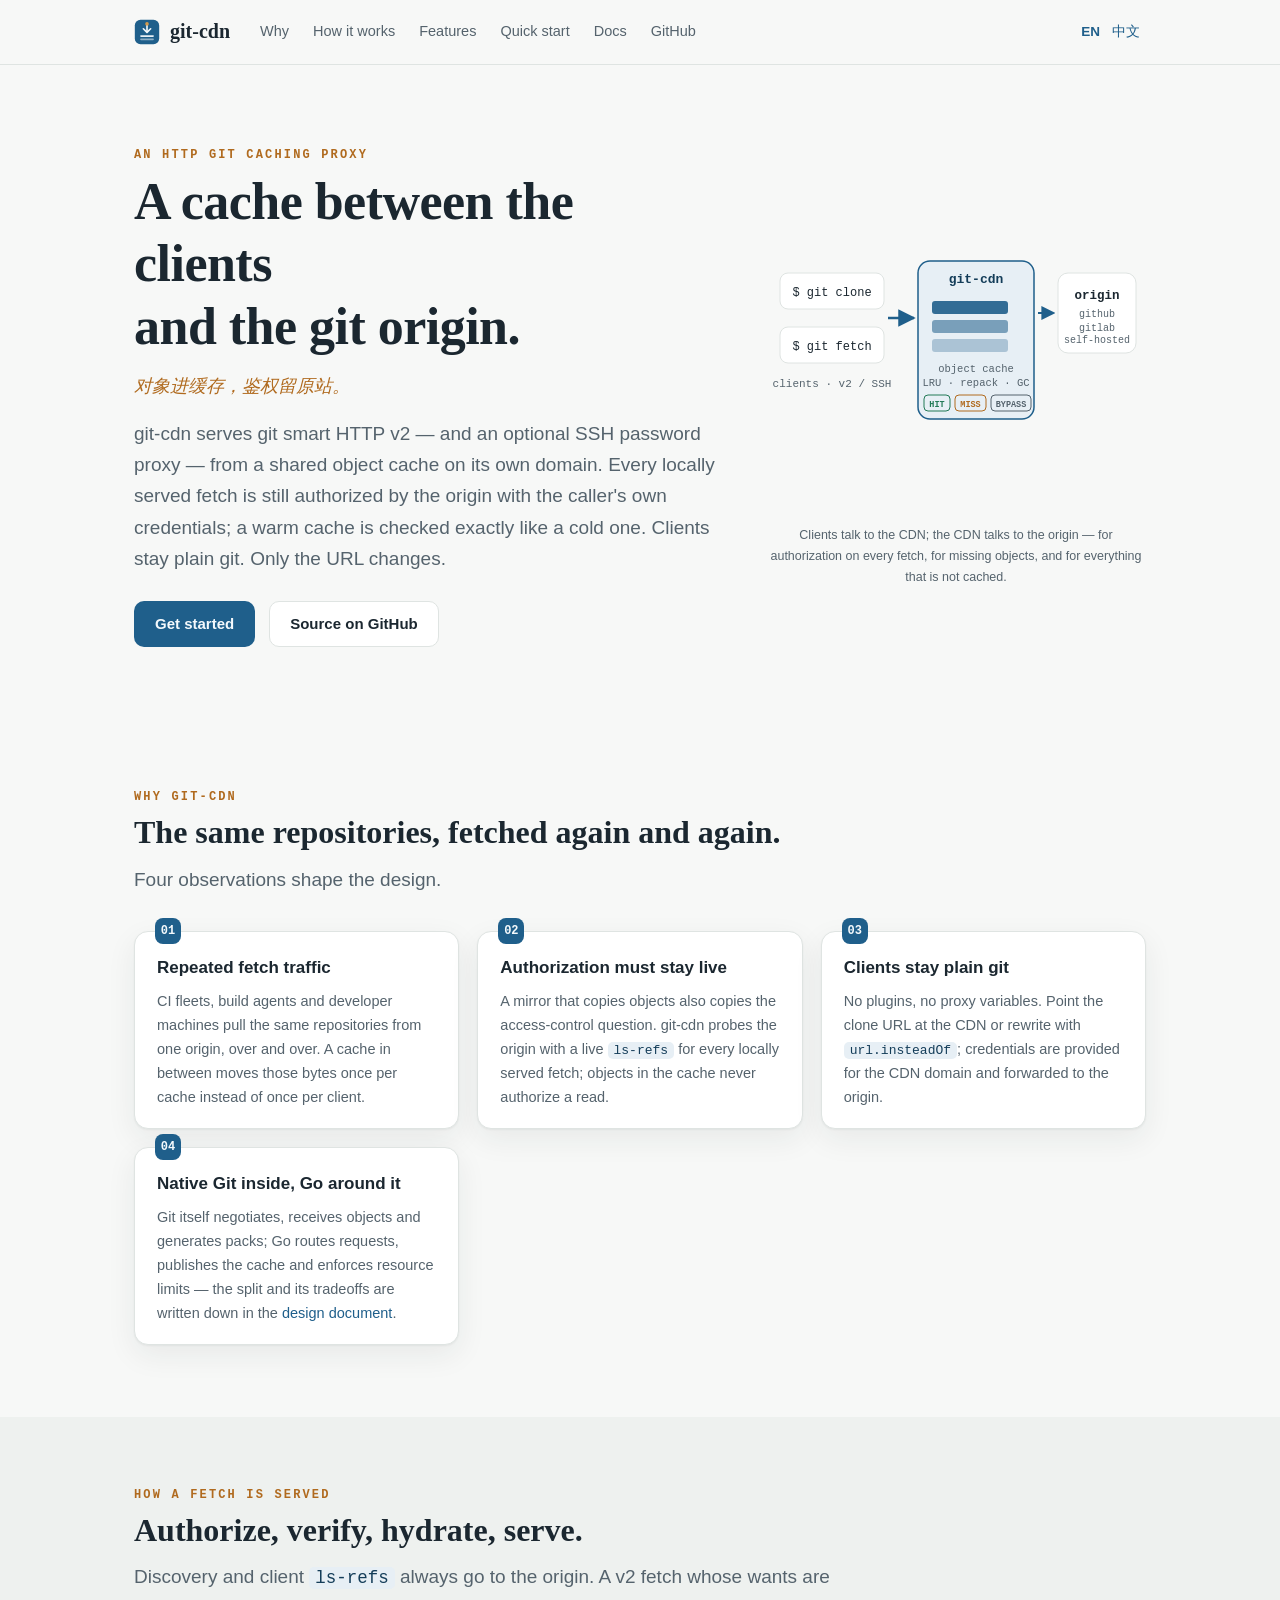
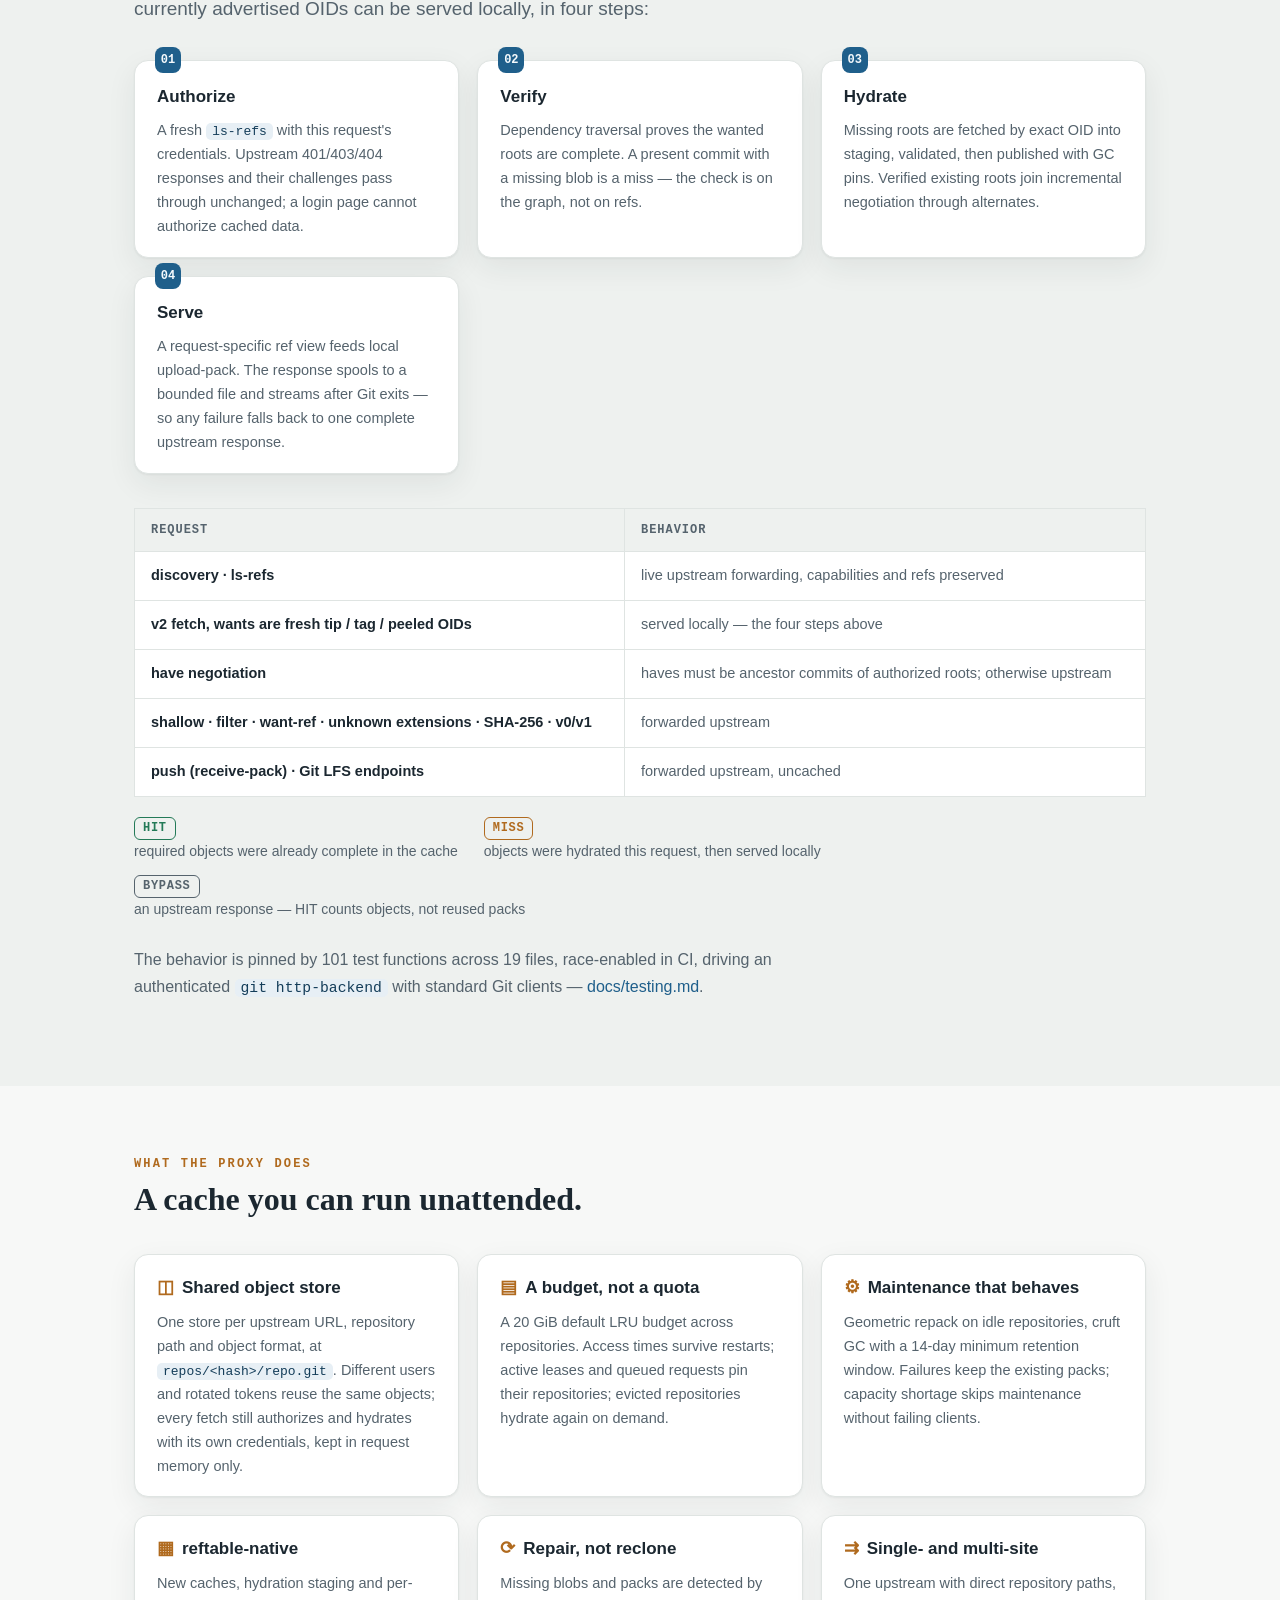
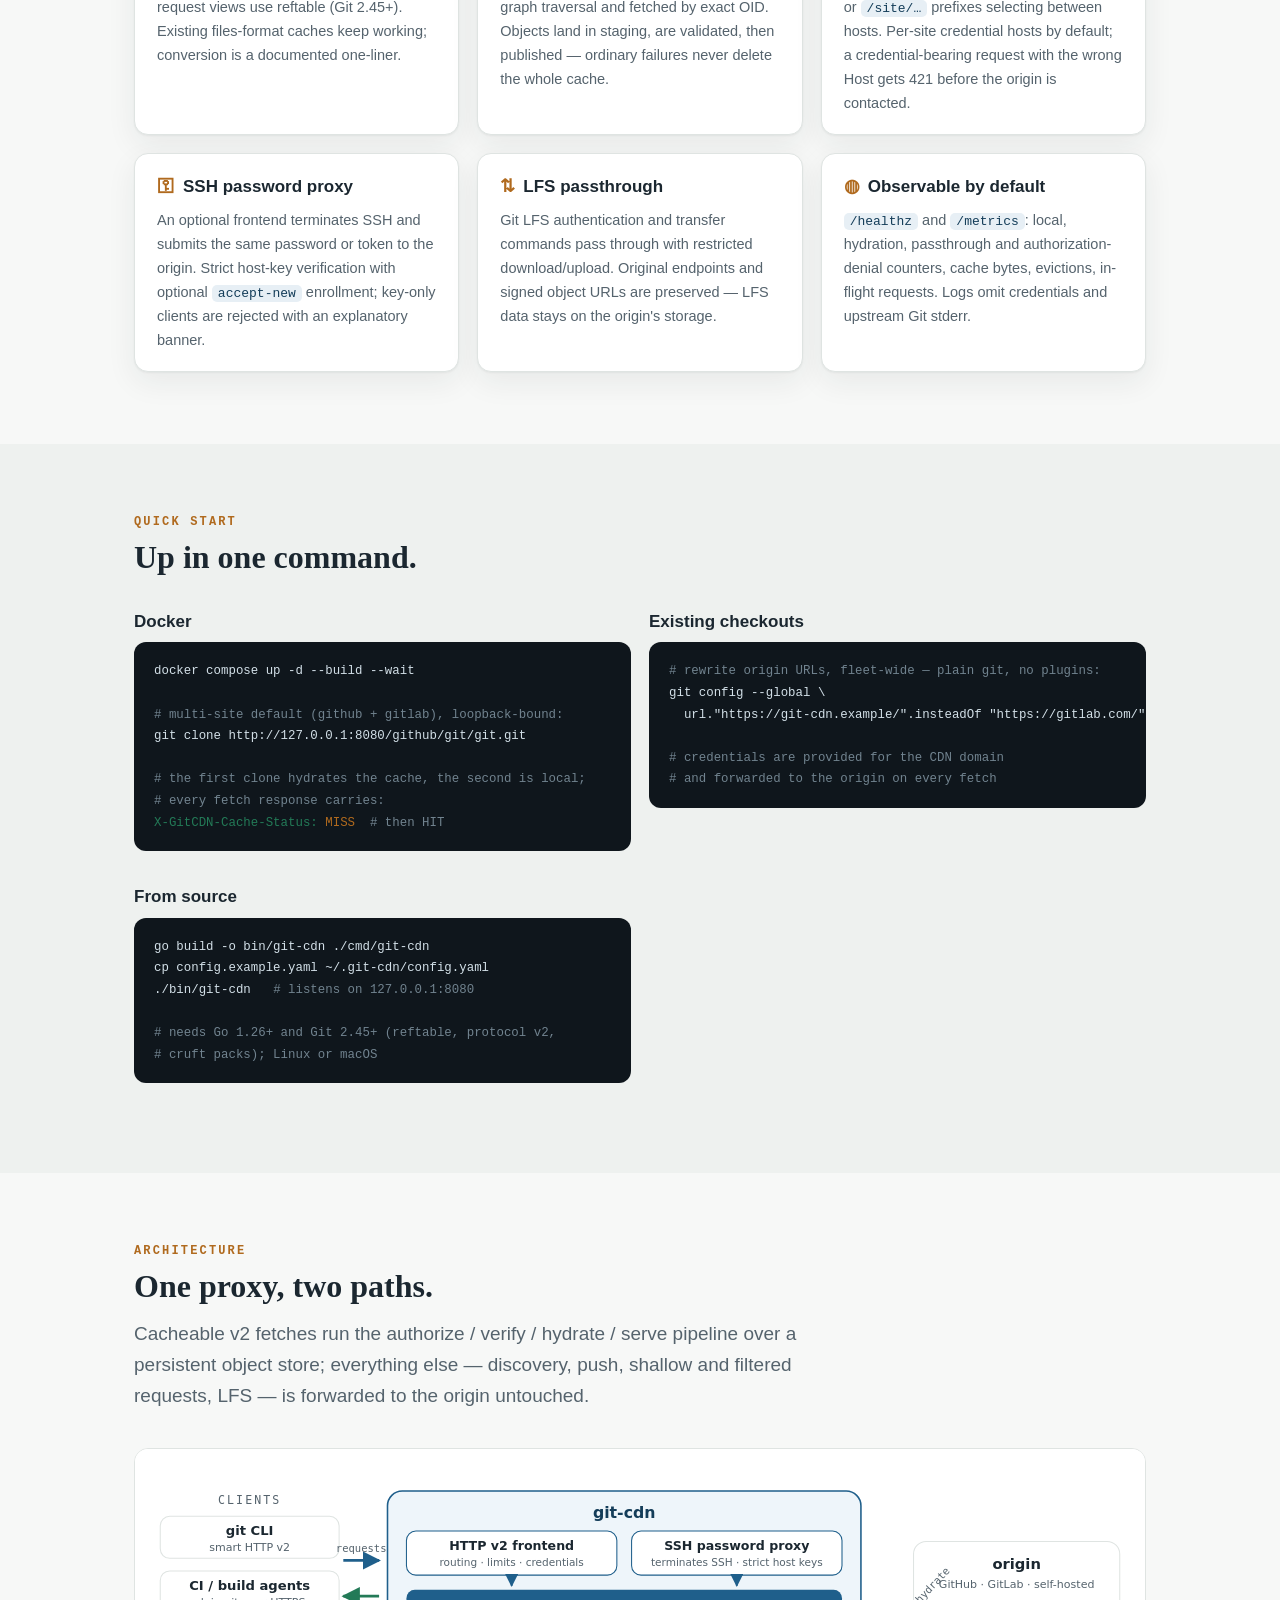
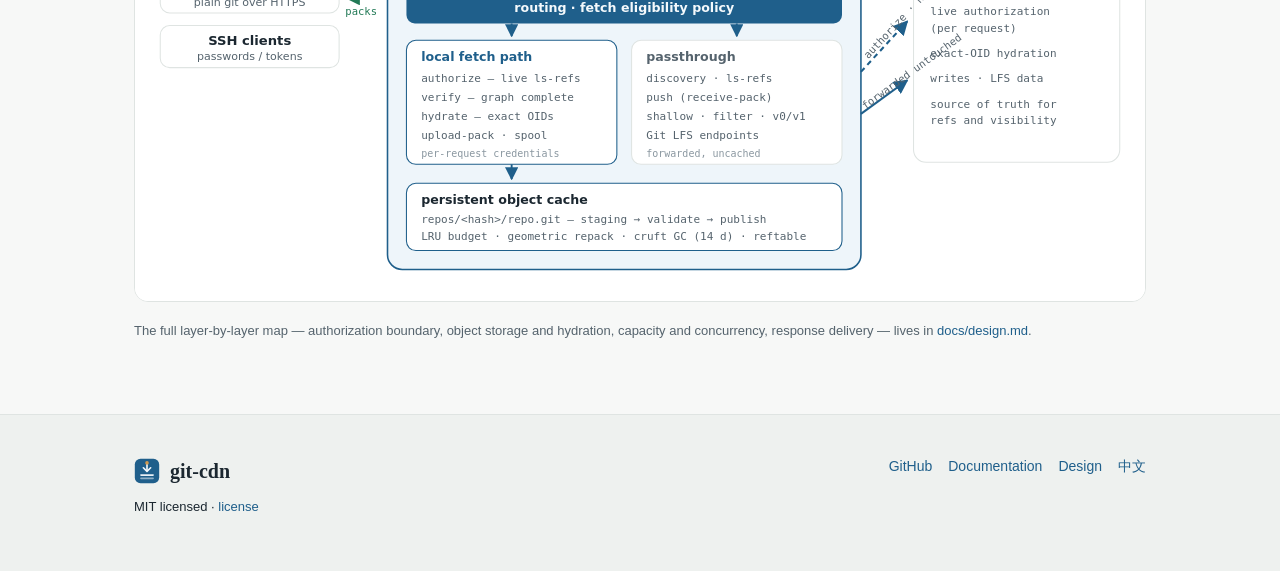
==== index.html @ d8b4fdf8 "site: project website for git-cdn Plain HTML, one stylesheet, no build step — same taste as the bany" ====
<!DOCTYPE html>
<html lang="en">
<head>
<meta charset="utf-8">
<meta name="viewport" content="width=device-width, initial-scale=1">
<title>git-cdn — an HTTP Git caching proxy</title>
<meta name="description" content="git-cdn is an HTTP Git caching proxy: plain git clients, a shared object cache on its own domain, and every locally served fetch still authorized live at the origin with the caller's credentials.">
<meta property="og:title" content="git-cdn — an HTTP Git caching proxy">
<meta property="og:description" content="Objects cached. Authorization live. A caching proxy in front of your git origin, for plain git clients.">
<meta property="og:type" content="website">
<meta property="og:url" content="https://banyan-vcs.github.io/git-cdn/">
<link rel="icon" href="assets/avatar.svg" type="image/svg+xml">
<link rel="stylesheet" href="assets/style.css">
<script src="assets/lang.js"></script>
</head>
<body>

<header class="site">
  <div class="wrap">
    <a class="brand" href="./"><img src="assets/avatar.svg" alt="">git-cdn</a>
    <nav class="main">
      <a href="#why">Why</a>
      <a href="#how">How it works</a>
      <a href="#features">Features</a>
      <a href="#quickstart">Quick start</a>
      <a href="docs.html">Docs</a>
      <a href="https://github.com/banyan-vcs/git-cdn">GitHub</a>
    </nav>
    <span class="lang"><b>EN</b><a href="zh-cn/" lang="zh-CN" data-lang="zh">中文</a></span>
  </div>
</header>

<section class="hero">
  <div class="wrap">
    <div>
      <span class="kicker">An HTTP Git caching proxy</span>
      <h1>A cache between the clients<br>and the git origin.</h1>
      <p class="tagline">对象进缓存，鉴权留原站。</p>
      <p class="lede">
        git-cdn serves git smart HTTP v2 — and an optional SSH password
        proxy — from a shared object cache on its own domain. Every locally
        served fetch is still authorized by the origin with the caller's own
        credentials; a warm cache is checked exactly like a cold one.
        Clients stay plain git. Only the URL changes.
      </p>
      <div class="cta">
        <a class="btn primary" href="#quickstart">Get started</a>
        <a class="btn ghost" href="https://github.com/banyan-vcs/git-cdn">Source on GitHub</a>
      </div>
    </div>
    <figure>
      <svg viewBox="0 0 380 300" width="380" height="300" role="img"
           aria-label="git clients fetch through git-cdn, which caches objects and contacts the origin for authorization, hydration and passthrough">
        <defs>
          <marker id="arr" viewBox="0 0 10 10" refX="9" refY="5" markerWidth="7" markerHeight="7" orient="auto-start-reverse">
            <path d="M0 0 L10 5 L0 10 z" fill="var(--accent)"/>
          </marker>
        </defs>
        <g font-family="ui-monospace, Consolas, monospace">
          <!-- clients -->
          <g>
            <rect x="14" y="64" width="104" height="36" rx="8" fill="var(--card)" stroke="var(--line)"/>
            <text x="66" y="87" text-anchor="middle" font-size="12" fill="var(--ink)">$ git clone</text>
            <rect x="14" y="118" width="104" height="36" rx="8" fill="var(--card)" stroke="var(--line)"/>
            <text x="66" y="141" text-anchor="middle" font-size="12" fill="var(--ink)">$ git fetch</text>
            <text x="66" y="178" text-anchor="middle" font-size="11" fill="var(--ink-soft)">clients · v2 / SSH</text>
          </g>
          <!-- clients -> cdn -->
          <line x1="122" y1="109" x2="148" y2="109" stroke="var(--accent)" stroke-width="2.5" marker-end="url(#arr)"/>
          <!-- cdn -->
          <g>
            <rect x="152" y="52" width="116" height="158" rx="12" fill="var(--accent-soft)" stroke="var(--accent)" stroke-width="1.5"/>
            <text x="210" y="74" text-anchor="middle" font-size="13" font-weight="600" fill="var(--accent-ink)">git-cdn</text>
            <rect x="166" y="92" width="76" height="13" rx="3" fill="var(--accent)" opacity="0.9"/>
            <rect x="166" y="111" width="76" height="13" rx="3" fill="var(--accent)" opacity="0.55"/>
            <rect x="166" y="130" width="76" height="13" rx="3" fill="var(--accent)" opacity="0.3"/>
            <text x="210" y="163" text-anchor="middle" font-size="10.5" fill="var(--ink-soft)">object cache</text>
            <text x="210" y="177" text-anchor="middle" font-size="10.5" fill="var(--ink-soft)">LRU · repack · GC</text>
            <!-- cache status chips -->
            <g font-size="8.5" font-weight="600">
              <rect x="158" y="186" width="26" height="16" rx="4" fill="none" stroke="var(--hit)"/>
              <text x="171" y="198" text-anchor="middle" fill="var(--hit)">HIT</text>
              <rect x="189" y="186" width="31" height="16" rx="4" fill="none" stroke="var(--flow)"/>
              <text x="204.5" y="198" text-anchor="middle" fill="var(--flow)">MISS</text>
              <rect x="225" y="186" width="40" height="16" rx="4" fill="none" stroke="var(--ink-soft)"/>
              <text x="245" y="198" text-anchor="middle" fill="var(--ink-soft)">BYPASS</text>
            </g>
          </g>
          <!-- cdn -> origin: authorize, hydrate, passthrough (see caption) -->
          <line x1="272" y1="104" x2="288" y2="104" stroke="var(--accent)" stroke-width="2" stroke-dasharray="5 4" marker-end="url(#arr)"/>
          <!-- origin -->
          <g>
            <rect x="292" y="64" width="78" height="80" rx="10" fill="var(--card)" stroke="var(--line)"/>
            <text x="331" y="90" text-anchor="middle" font-size="12.5" font-weight="600" fill="var(--ink)">origin</text>
            <text x="331" y="108" text-anchor="middle" font-size="10" fill="var(--ink-soft)">github</text>
            <text x="331" y="122" text-anchor="middle" font-size="10" fill="var(--ink-soft)">gitlab</text>
            <text x="331" y="134" text-anchor="middle" font-size="10" fill="var(--ink-soft)">self-hosted</text>
          </g>
        </g>
      </svg>
      <figcaption>Clients talk to the CDN; the CDN talks to the origin —
      for authorization on every fetch, for missing objects, and for
      everything that is not cached.</figcaption>
    </figure>
  </div>
</section>

<section id="why">
  <div class="wrap">
    <div class="section-head">
      <span class="kicker">Why git-cdn</span>
      <h2>The same repositories, fetched again and again.</h2>
      <p class="lede">Four observations shape the design.</p>
    </div>
    <div class="steps">
      <div class="card"><h3>Repeated fetch traffic</h3>
        <p>CI fleets, build agents and developer machines pull the same
        repositories from one origin, over and over. A cache in between
        moves those bytes once per cache instead of once per client.</p></div>
      <div class="card"><h3>Authorization must stay live</h3>
        <p>A mirror that copies objects also copies the access-control
        question. git-cdn probes the origin with a live
        <code>ls-refs</code> for every locally served fetch; objects in the
        cache never authorize a read.</p></div>
      <div class="card"><h3>Clients stay plain git</h3>
        <p>No plugins, no proxy variables. Point the clone URL at the CDN or
        rewrite with <code>url.insteadOf</code>; credentials are provided
        for the CDN domain and forwarded to the origin.</p></div>
      <div class="card"><h3>Native Git inside, Go around it</h3>
        <p>Git itself negotiates, receives objects and generates packs;
        Go routes requests, publishes the cache and enforces resource
        limits — the split and its tradeoffs are written down in the
        <a href="https://github.com/banyan-vcs/git-cdn/blob/main/docs/design.md">design document</a>.</p></div>
    </div>
  </div>
</section>

<section id="how" class="alt">
  <div class="wrap">
    <div class="section-head">
      <span class="kicker">How a fetch is served</span>
      <h2>Authorize, verify, hydrate, serve.</h2>
      <p class="lede">Discovery and client <code>ls-refs</code> always go to
      the origin. A v2 fetch whose wants are currently advertised OIDs can
      be served locally, in four steps:</p>
    </div>
    <div class="steps" style="margin-bottom:34px">
      <div class="card"><h3>Authorize</h3>
        <p>A fresh <code>ls-refs</code> with this request's credentials.
        Upstream 401/403/404 responses and their challenges pass through
        unchanged; a login page cannot authorize cached data.</p></div>
      <div class="card"><h3>Verify</h3>
        <p>Dependency traversal proves the wanted roots are complete. A
        present commit with a missing blob is a miss — the check is on the
        graph, not on refs.</p></div>
      <div class="card"><h3>Hydrate</h3>
        <p>Missing roots are fetched by exact OID into staging, validated,
        then published with GC pins. Verified existing roots join
        incremental negotiation through alternates.</p></div>
      <div class="card"><h3>Serve</h3>
        <p>A request-specific ref view feeds local upload-pack. The response
        spools to a bounded file and streams after Git exits — so any
        failure falls back to one complete upstream response.</p></div>
    </div>
    <table class="matrix">
      <thead><tr><th>Request</th><th>Behavior</th></tr></thead>
      <tbody>
        <tr><td>discovery · ls-refs</td><td>live upstream forwarding, capabilities and refs preserved</td></tr>
        <tr><td>v2 fetch, wants are fresh tip / tag / peeled OIDs</td><td>served locally — the four steps above</td></tr>
        <tr><td>have negotiation</td><td>haves must be ancestor commits of authorized roots; otherwise upstream</td></tr>
        <tr><td>shallow · filter · want-ref · unknown extensions · SHA-256 · v0/v1</td><td>forwarded upstream</td></tr>
        <tr><td>push (receive-pack) · Git LFS endpoints</td><td>forwarded upstream, uncached</td></tr>
      </tbody>
    </table>
    <div class="statusline">
      <div><b><span class="badge hit">HIT</span></b>
        required objects were already complete in the cache</div>
      <div><b><span class="badge miss">MISS</span></b>
        objects were hydrated this request, then served locally</div>
      <div><b><span class="badge bypass">BYPASS</span></b>
        an upstream response — HIT counts objects, not reused packs</div>
    </div>
    <p style="margin-top:26px;max-width:46em;color:var(--ink-soft)">
      The behavior is pinned by 101 test functions across 19 files,
      race-enabled in CI, driving an authenticated
      <code>git http-backend</code> with standard Git clients —
      <a href="https://github.com/banyan-vcs/git-cdn/blob/main/docs/testing.md">docs/testing.md</a>.</p>
  </div>
</section>

<section id="features">
  <div class="wrap">
    <div class="section-head">
      <span class="kicker">What the proxy does</span>
      <h2>A cache you can run unattended.</h2>
    </div>
    <div class="grid">
      <div class="card"><h3><span class="glyph">◫</span>Shared object store</h3>
        <p>One store per upstream URL, repository path and object format, at
        <code>repos/&lt;hash&gt;/repo.git</code>. Different users and rotated
        tokens reuse the same objects; every fetch still authorizes and
        hydrates with its own credentials, kept in request memory only.</p></div>
      <div class="card"><h3><span class="glyph">▤</span>A budget, not a quota</h3>
        <p>A 20&nbsp;GiB default LRU budget across repositories. Access
        times survive restarts; active leases and queued requests pin their
        repositories; evicted repositories hydrate again on demand.</p></div>
      <div class="card"><h3><span class="glyph">⚙</span>Maintenance that behaves</h3>
        <p>Geometric repack on idle repositories, cruft GC with a 14-day
        minimum retention window. Failures keep the existing packs;
        capacity shortage skips maintenance without failing clients.</p></div>
      <div class="card"><h3><span class="glyph">▦</span>reftable-native</h3>
        <p>New caches, hydration staging and per-request views use reftable
        (Git 2.45+). Existing files-format caches keep working; conversion
        is a documented one-liner.</p></div>
      <div class="card"><h3><span class="glyph">⟳</span>Repair, not reclone</h3>
        <p>Missing blobs and packs are detected by graph traversal and
        fetched by exact OID. Objects land in staging, are validated, then
        published — ordinary failures never delete the whole cache.</p></div>
      <div class="card"><h3><span class="glyph">⇉</span>Single- and multi-site</h3>
        <p>One upstream with direct repository paths, or
        <code>/site/…</code> prefixes selecting between hosts. Per-site
        credential hosts by default; a credential-bearing request with the
        wrong Host gets 421 before the origin is contacted.</p></div>
      <div class="card"><h3><span class="glyph">⚿</span>SSH password proxy</h3>
        <p>An optional frontend terminates SSH and submits the same
        password or token to the origin. Strict host-key verification with
        optional <code>accept-new</code> enrollment; key-only clients are
        rejected with an explanatory banner.</p></div>
      <div class="card"><h3><span class="glyph">⇅</span>LFS passthrough</h3>
        <p>Git LFS authentication and transfer commands pass through with
        restricted download/upload. Original endpoints and signed object
        URLs are preserved — LFS data stays on the origin's storage.</p></div>
      <div class="card"><h3><span class="glyph">◍</span>Observable by default</h3>
        <p><code>/healthz</code> and <code>/metrics</code>: local,
        hydration, passthrough and authorization-denial counters, cache
        bytes, evictions, in-flight requests. Logs omit credentials and
        upstream Git stderr.</p></div>
    </div>
  </div>
</section>

<section id="quickstart" class="alt">
  <div class="wrap">
    <div class="section-head">
      <span class="kicker">Quick start</span>
      <h2>Up in one command.</h2>
    </div>
    <div class="terminals">
      <div>
        <h3>Docker</h3>
<pre><code>docker compose up -d --build --wait

<span class="c"># multi-site default (github + gitlab), loopback-bound:</span>
git clone http://127.0.0.1:8080/github/git/git.git

<span class="c"># the first clone hydrates the cache, the second is local;
# every fetch response carries:</span>
<span class="h">X-GitCDN-Cache-Status:</span> <span class="m">MISS</span>  <span class="c"># then HIT</span></code></pre>
      </div>
      <div>
        <h3>Existing checkouts</h3>
<pre><code><span class="c"># rewrite origin URLs, fleet-wide — plain git, no plugins:</span>
git config --global \
  url."https://git-cdn.example/".insteadOf "https://gitlab.com/"

<span class="c"># credentials are provided for the CDN domain
# and forwarded to the origin on every fetch</span></code></pre>
      </div>
      <div>
        <h3>From source</h3>
<pre><code>go build -o bin/git-cdn ./cmd/git-cdn
cp config.example.yaml ~/.git-cdn/config.yaml
./bin/git-cdn   <span class="c"># listens on 127.0.0.1:8080</span>

<span class="c"># needs Go 1.26+ and Git 2.45+ (reftable, protocol v2,
# cruft packs); Linux or macOS</span></code></pre>
      </div>
    </div>
  </div>
</section>

<section id="architecture">
  <div class="wrap">
    <div class="section-head">
      <span class="kicker">Architecture</span>
      <h2>One proxy, two paths.</h2>
      <p class="lede">Cacheable v2 fetches run the authorize / verify /
      hydrate / serve pipeline over a persistent object store; everything
      else — discovery, push, shallow and filtered requests, LFS — is
      forwarded to the origin untouched.</p>
    </div>
    <figure class="arch">
      <img src="assets/architecture.svg" alt="git-cdn architecture: git and SSH clients reach the HTTP v2 frontend or the SSH password proxy; a routing and eligibility policy sends cacheable v2 fetches through authorization, verification, exact-OID hydration and local upload-pack over a persistent object cache with LRU, geometric repack and cruft GC, while push, shallow, filter and LFS requests pass through to the origin" loading="lazy">
      <figcaption>The full layer-by-layer map — authorization boundary,
      object storage and hydration, capacity and concurrency, response
      delivery — lives in
      <a href="https://github.com/banyan-vcs/git-cdn/blob/main/docs/design.md">docs/design.md</a>.</figcaption>
    </figure>
  </div>
</section>

<footer class="site">
  <div class="wrap">
    <div>
      <a class="brand" href="./"><img src="assets/avatar.svg" alt="">git-cdn</a>
      <p style="margin:8px 0 0;font-size:13px">MIT licensed · <a href="https://github.com/banyan-vcs/git-cdn/blob/main/LICENSE">license</a></p>
    </div>
    <nav>
      <a href="https://github.com/banyan-vcs/git-cdn">GitHub</a>
      <a href="docs.html">Documentation</a>
      <a href="https://github.com/banyan-vcs/git-cdn/blob/main/docs/design.md">Design</a>
      <a href="zh-cn/" lang="zh-CN" data-lang="zh">中文</a>
    </nav>
  </div>
</footer>

</body>
</html>
---- assets/style.css ----
/* git-cdn site — hand-rolled, zero dependencies, zero build.
   Design: cool paper + cache steel-blue; serif display, sans body;
   automatic dark mode; one small script for language negotiation only.
   Same design vocabulary as the banyan site, a different palette. */

:root {
  --bg: #f7f8f7;
  --bg-soft: #eef1ef;
  --card: #ffffff;
  --ink: #1b2730;
  --ink-soft: #55636d;
  --line: #dfe4e2;
  --accent: #1f5f8b;
  --accent-ink: #143d59;
  --accent-soft: #e7eff5;
  --flow: #b06a1e; /* hydration amber, used sparingly */
  --hit: #237a57;  /* cache HIT green */
  --code-bg: #0f161c;
  --code-ink: #d3e0e8;
  --code-cmt: #71838f;
  --shadow: 0 1px 2px rgba(27, 39, 48, 0.05), 0 10px 30px rgba(27, 39, 48, 0.07);
}

@media (prefers-color-scheme: dark) {
  :root {
    --bg: #0d1319;
    --bg-soft: #111a21;
    --card: #151f27;
    --ink: #dde6ec;
    --ink-soft: #9aabb5;
    --line: #223039;
    --accent: #7ab5d8;
    --accent-ink: #a3cde6;
    --accent-soft: #16232c;
    --flow: #d29a4e;
    --hit: #6fc496;
    --code-bg: #0a1014;
    --code-ink: #c9dae4;
    --code-cmt: #647a86;
    --shadow: 0 1px 2px rgba(0, 0, 0, 0.4), 0 10px 30px rgba(0, 0, 0, 0.45);
  }
}

* { box-sizing: border-box; }

html { scroll-behavior: smooth; }

body {
  margin: 0;
  background: var(--bg);
  color: var(--ink);
  font: 16px/1.65 -apple-system, BlinkMacSystemFont, "Segoe UI", Roboto,
    "Helvetica Neue", Arial, "Noto Sans", sans-serif;
  -webkit-text-size-adjust: 100%;
}

/* ---------- layout ---------- */

.wrap { max-width: 1060px; margin: 0 auto; padding: 0 24px; }

section { padding: 72px 0; }
section.alt { background: var(--bg-soft); }

h1, h2, h3 { line-height: 1.2; margin: 0 0 12px; }
h1, h2 { font-family: "Iowan Old Style", "Palatino Linotype", Palatino, Georgia, "Songti SC", "SimSun", serif; }
h1 { font-size: clamp(34px, 5vw, 52px); font-weight: 600; letter-spacing: -0.01em; }
h2 { font-size: clamp(24px, 3.4vw, 32px); font-weight: 600; }
h3 { font-size: 17px; font-weight: 650; }

p { margin: 0 0 14px; color: var(--ink); }
p.lede { font-size: 19px; color: var(--ink-soft); max-width: 46em; }

a { color: var(--accent); text-decoration: none; }
a:hover { text-decoration: underline; }

.kicker {
  display: block;
  font: 600 12px/1 ui-monospace, "Cascadia Code", Consolas, monospace;
  letter-spacing: 0.18em;
  text-transform: uppercase;
  color: var(--flow);
  margin-bottom: 10px;
}

.section-head { max-width: 46em; margin-bottom: 36px; }

/* ---------- header ---------- */

header.site {
  position: sticky;
  top: 0;
  z-index: 10;
  background: color-mix(in srgb, var(--bg) 82%, transparent);
  backdrop-filter: blur(10px);
  border-bottom: 1px solid var(--line);
}

header.site .wrap {
  display: flex;
  align-items: center;
  gap: 20px;
  flex-wrap: wrap;
  padding-top: 14px;
  padding-bottom: 14px;
}

.brand {
  display: flex;
  align-items: center;
  gap: 10px;
  font-family: "Iowan Old Style", Palatino, Georgia, serif;
  font-size: 20px;
  font-weight: 650;
  color: var(--ink);
}
.brand:hover { text-decoration: none; }
.brand img { width: 26px; height: 26px; }

nav.main { display: flex; gap: 4px; flex-wrap: wrap; }
nav.main a {
  padding: 6px 10px;
  border-radius: 8px;
  color: var(--ink-soft);
  font-size: 14.5px;
}
nav.main a:hover { color: var(--ink); background: var(--accent-soft); text-decoration: none; }

.lang {
  margin-left: auto;
  font-size: 13.5px;
  color: var(--ink-soft);
}
.lang a { padding: 4px 6px; }
.lang b { padding: 0 6px; color: var(--accent); }

/* ---------- hero ---------- */

.hero { padding: 84px 0 72px; }
.hero .wrap { display: grid; grid-template-columns: 1.25fr 0.75fr; gap: 48px; align-items: center; }
.hero .tagline {
  font-family: "Iowan Old Style", Palatino, Georgia, "Songti SC", "SimSun", serif;
  color: var(--flow);
  font-size: 18px;
  margin: 14px 0 6px;
  font-style: italic;
}
.hero p.lede { margin-top: 16px; }
.hero .cta { display: flex; gap: 14px; flex-wrap: wrap; margin-top: 26px; }
.hero figure { margin: 0; text-align: center; }
.hero figcaption { font-size: 12.5px; color: var(--ink-soft); margin-top: 8px; }

/* ---------- buttons ---------- */

.btn {
  display: inline-block;
  padding: 10px 20px;
  border-radius: 10px;
  font-weight: 600;
  font-size: 15px;
  border: 1px solid transparent;
}
.btn:hover { text-decoration: none; }
.btn.primary { background: var(--accent); color: #f4f9fc; }
.btn.primary:hover { background: var(--accent-ink); }
.btn.ghost { border-color: var(--line); color: var(--ink); background: var(--card); }
.btn.ghost:hover { border-color: var(--accent); }

/* ---------- cards ---------- */

.grid { display: grid; grid-template-columns: repeat(auto-fit, minmax(280px, 1fr)); gap: 18px; }

.card {
  background: var(--card);
  border: 1px solid var(--line);
  border-radius: 14px;
  padding: 22px 22px 18px;
  box-shadow: var(--shadow);
}
.card h3 { display: flex; align-items: baseline; gap: 8px; }
.card .glyph { font-size: 18px; color: var(--flow); }
.card p { color: var(--ink-soft); font-size: 14.5px; margin: 0; }
.card p code { font-size: 13px; }

.steps { counter-reset: step; display: grid; grid-template-columns: repeat(auto-fit, minmax(240px, 1fr)); gap: 18px; }
.steps .card { position: relative; padding-top: 26px; }
.steps .card::before {
  counter-increment: step;
  content: counter(step, decimal-leading-zero);
  position: absolute;
  top: -14px;
  left: 20px;
  background: var(--accent);
  color: #f4f9fc;
  font: 700 12px/26px ui-monospace, Consolas, monospace;
  width: 26px;
  height: 26px;
  text-align: center;
  border-radius: 8px;
}

.pillars .card { border-top: 3px solid var(--accent); }

/* ---------- request matrix table ---------- */

.matrix { width: 100%; border-collapse: collapse; background: var(--card); }
.matrix th, .matrix td {
  text-align: left;
  vertical-align: top;
  padding: 12px 16px;
  border: 1px solid var(--line);
  font-size: 14.5px;
}
.matrix th {
  font: 600 12px/1.5 ui-monospace, "Cascadia Code", Consolas, monospace;
  letter-spacing: 0.08em;
  text-transform: uppercase;
  color: var(--ink-soft);
  background: var(--bg-soft);
}
.matrix td:first-child { color: var(--ink); font-weight: 600; white-space: nowrap; }
.matrix td:last-child { color: var(--ink-soft); }
.matrix td code { font-size: 13px; }

/* ---------- cache-status badges ---------- */

.badge {
  display: inline-block;
  font: 600 12px/1.6 ui-monospace, "Cascadia Code", Consolas, monospace;
  letter-spacing: 0.06em;
  border-radius: 6px;
  padding: 1px 8px;
  background: var(--accent-soft);
  color: var(--accent-ink);
}
.badge.hit { background: transparent; color: var(--hit); border: 1px solid currentColor; }
.badge.miss { background: transparent; color: var(--flow); border: 1px solid currentColor; }
.badge.bypass { background: transparent; color: var(--ink-soft); border: 1px solid currentColor; }

.statusline { display: flex; flex-wrap: wrap; gap: 10px 26px; margin: 18px 0 0; }
.statusline div { font-size: 14px; color: var(--ink-soft); max-width: 30em; }
.statusline b { display: block; }

/* ---------- code ---------- */

pre {
  background: var(--code-bg);
  color: var(--code-ink);
  border-radius: 12px;
  padding: 18px 20px;
  overflow-x: auto;
  font: 13.5px/1.6 ui-monospace, "Cascadia Code", Consolas, "Courier New", monospace;
  margin: 0 0 18px;
}
pre .c { color: var(--code-cmt); }
pre .h { color: var(--hit); }   /* header names / HIT */
pre .m { color: var(--flow); }  /* MISS */
code {
  font: 0.92em ui-monospace, "Cascadia Code", Consolas, monospace;
  background: var(--accent-soft);
  color: var(--accent-ink);
  border-radius: 5px;
  padding: 1px 6px;
}
pre code { background: none; color: inherit; padding: 0; }

.terminals { display: grid; grid-template-columns: repeat(auto-fit, minmax(340px, 1fr)); gap: 18px; align-items: start; }
.terminals h3 { margin-bottom: 10px; }

/* ---------- architecture figure ---------- */

figure.arch { margin: 0; }
figure.arch img {
  width: 100%;
  border-radius: 14px;
  border: 1px solid var(--line);
  background: #fff;
}
figure.arch figcaption { font-size: 13px; color: var(--ink-soft); margin-top: 10px; }

/* ---------- docs table ---------- */

.doclist { display: grid; gap: 10px; }
.doclist .row {
  display: grid;
  grid-template-columns: 200px 1fr;
  gap: 16px;
  padding: 14px 18px;
  background: var(--card);
  border: 1px solid var(--line);
  border-radius: 12px;
}
.doclist .no {
  font: 600 13px/1.7 ui-monospace, Consolas, monospace;
  color: var(--accent);
  white-space: nowrap;
}
.doclist a.title { font-weight: 650; color: var(--ink); }
.doclist a.title:hover { color: var(--accent); }
.doclist p { margin: 2px 0 0; font-size: 14px; color: var(--ink-soft); }

/* ---------- footer ---------- */

footer.site { border-top: 1px solid var(--line); padding: 40px 0 56px; background: var(--bg-soft); }
footer.site .wrap { display: flex; flex-wrap: wrap; gap: 28px; justify-content: space-between; font-size: 14px; color: var(--ink-soft); }
footer.site nav { display: flex; gap: 16px; flex-wrap: wrap; }

/* ---------- 404 ---------- */

.lost { text-align: center; padding: 120px 0; }
.lost .num { font-family: "Iowan Old Style", Palatino, Georgia, serif; font-size: 96px; color: var(--accent); line-height: 1; }
.lost p { color: var(--ink-soft); }

/* ---------- responsive ---------- */

@media (max-width: 880px) {
  .hero .wrap { grid-template-columns: 1fr; }
  .hero figure { max-width: 380px; margin: 0 auto; }
  section { padding: 56px 0; }
  .lang { margin-left: 0; }
  .matrix td:first-child { white-space: normal; }
  .doclist .row { grid-template-columns: 1fr; gap: 4px; }
}
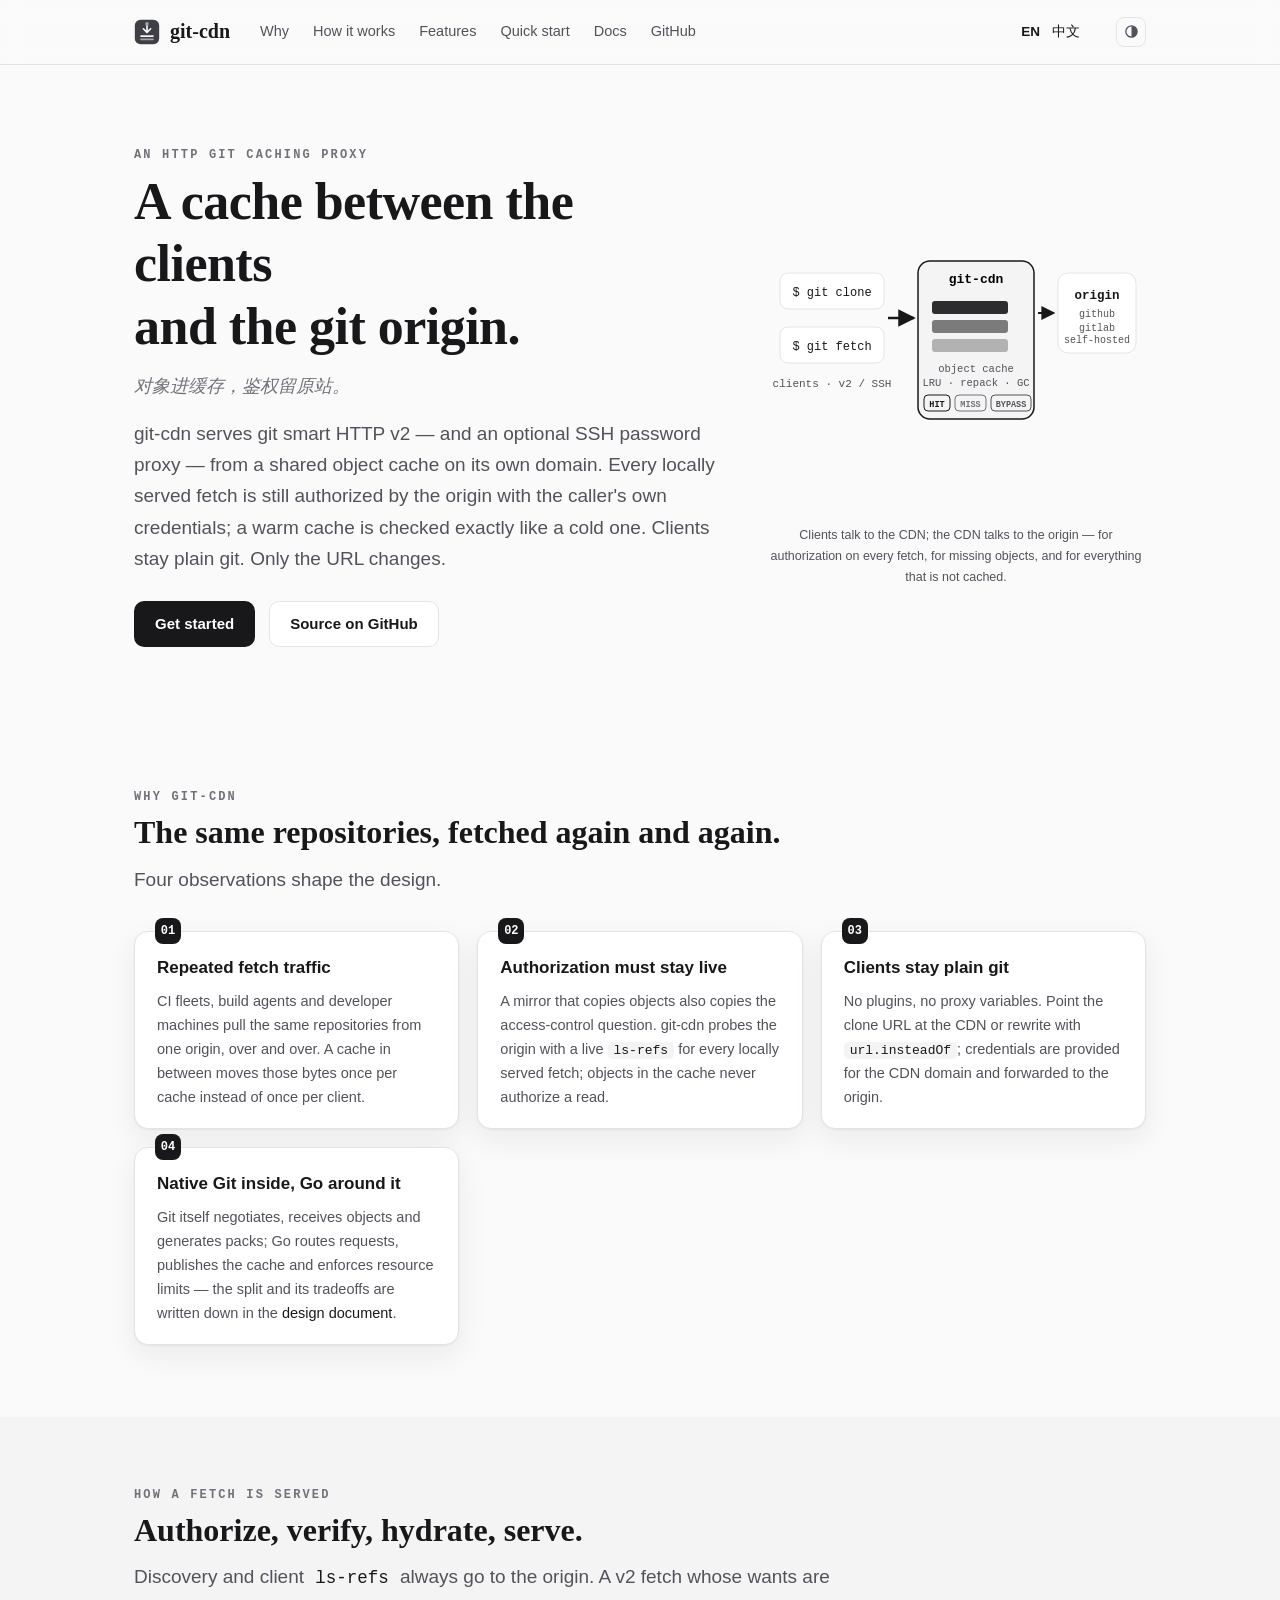
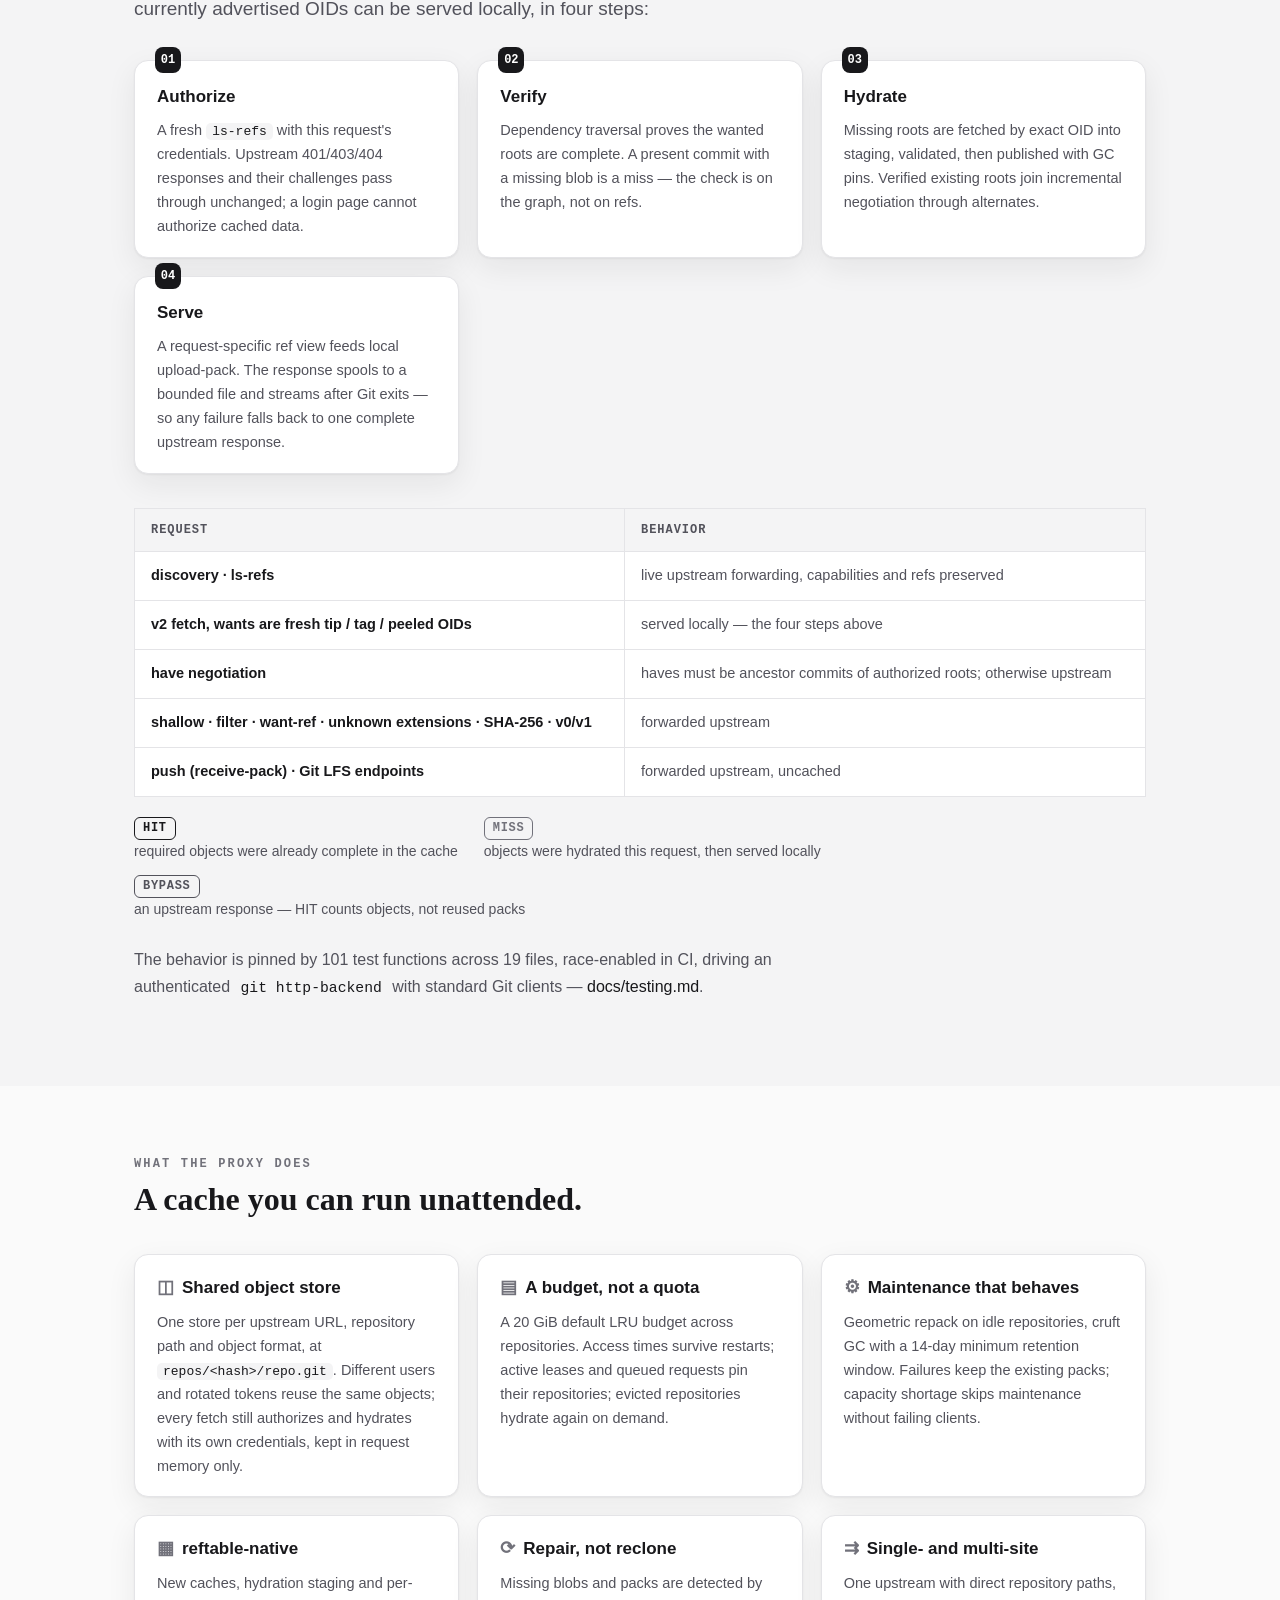
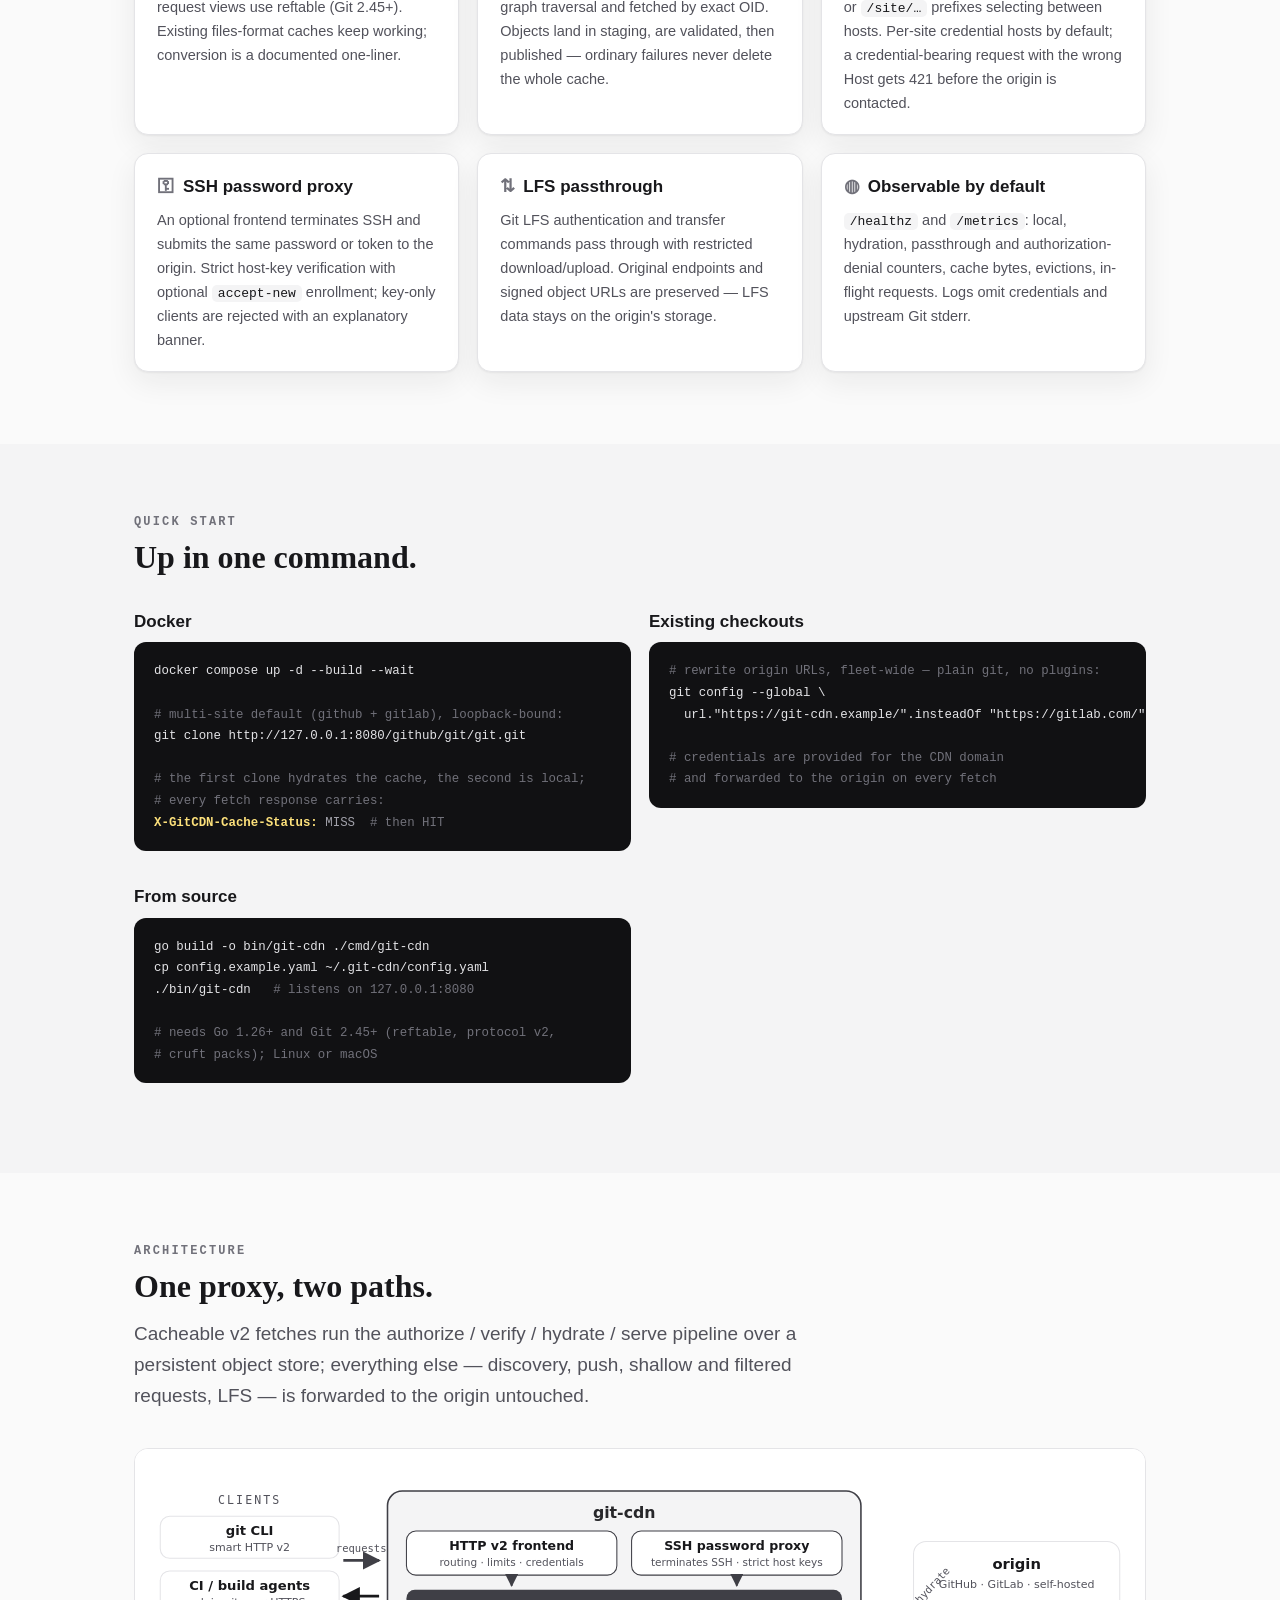
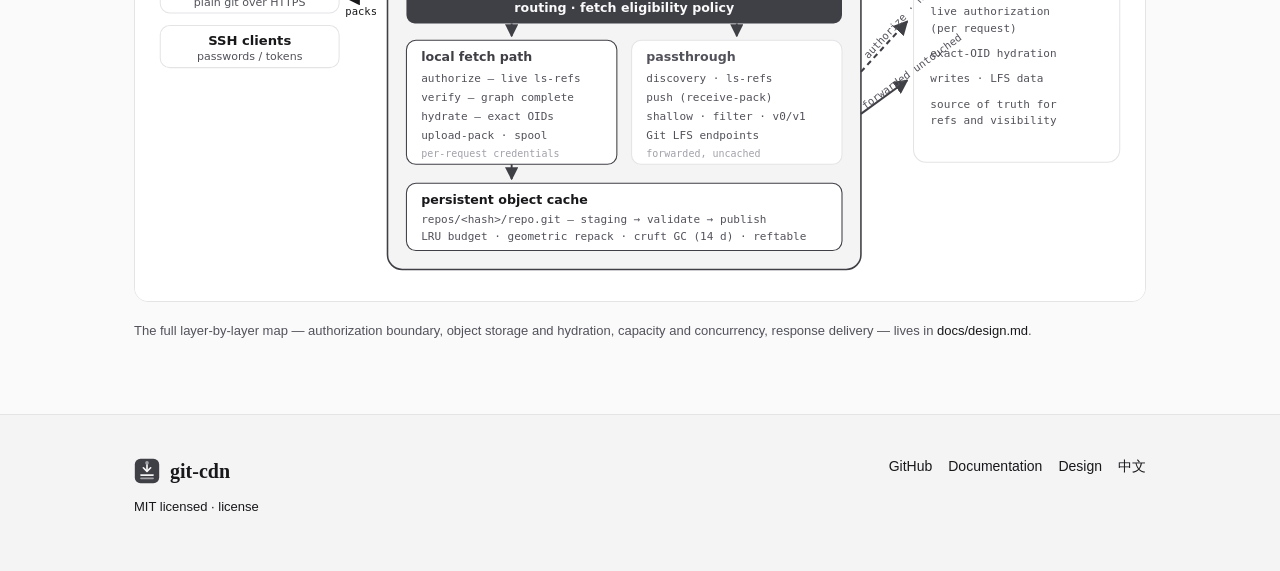
==== commit c90ddee2: "site: the theme toggle lands in the header The same three-state switch as the console (auto / light " ====
--- a/index.html
+++ b/index.html
@@ -4,6 +4,16 @@
 <meta charset="utf-8">
 <meta name="viewport" content="width=device-width, initial-scale=1">
 <title>git-cdn — an HTTP Git caching proxy</title>
+    <script>
+      // Pre-paint theme: apply the stored manual choice before first paint
+      // (assets/theme.js owns the toggle wiring).
+      (function () {
+        try {
+          var t = localStorage.getItem("banyan.theme");
+          if (t === "light" || t === "dark") document.documentElement.setAttribute("data-theme", t);
+        } catch (e) {}
+      })();
+    </script>
 <meta name="description" content="git-cdn is an HTTP Git caching proxy: plain git clients, a shared object cache on its own domain, and every locally served fetch still authorized live at the origin with the caller's credentials.">
 <meta property="og:title" content="git-cdn — an HTTP Git caching proxy">
 <meta property="og:description" content="Objects cached. Authorization live. A caching proxy in front of your git origin, for plain git clients.">
@@ -27,6 +37,7 @@
       <a href="https://github.com/banyan-vcs/git-cdn">GitHub</a>
     </nav>
     <span class="lang"><b>EN</b><a href="zh-cn/" lang="zh-CN" data-lang="zh">中文</a></span>
+    <button id="theme-toggle" class="theme-toggle" type="button" aria-label="theme"></button>
   </div>
 </header>
 
@@ -314,5 +325,6 @@
   </div>
 </footer>
 
+    <script src="assets/theme.js" defer></script>
 </body>
 </html>
--- a/assets/style.css
+++ b/assets/style.css
@@ -1,78 +1,148 @@
-/* git-cdn site — hand-rolled, zero dependencies, zero build.
-   Design: cool paper + cache steel-blue; serif display, sans body;
-   automatic dark mode; one small script for language negotiation only.
-   Same design vocabulary as the banyan site, a different palette. */
-
 :root {
-  --bg: #f7f8f7;
-  --bg-soft: #eef1ef;
+  --bg: #fafafa;
+  --bg-soft: #f4f4f5;
   --card: #ffffff;
-  --ink: #1b2730;
-  --ink-soft: #55636d;
-  --line: #dfe4e2;
-  --accent: #1f5f8b;
-  --accent-ink: #143d59;
-  --accent-soft: #e7eff5;
-  --flow: #b06a1e; /* hydration amber, used sparingly */
-  --hit: #237a57;  /* cache HIT green */
-  --code-bg: #0f161c;
-  --code-ink: #d3e0e8;
-  --code-cmt: #71838f;
-  --shadow: 0 1px 2px rgba(27, 39, 48, 0.05), 0 10px 30px rgba(27, 39, 48, 0.07);
-}
-
+  --ink: #18181b;
+  --ink-soft: #52525b;
+  --line: #e4e4e7;
+  --accent: #18181b;
+  --accent-ink: #000000;
+  --on-accent: #ffffff;
+  --accent-soft: #f4f4f5;
+  --flow: #71717a;
+  --hit: #18181b;
+  --code-bg: #111113;
+  --code-ink: #e4e4e7;
+  --code-cmt: #71717a;
+  --shadow: 0 1px 2px rgba(24, 24, 27, 0.05), 0 10px 30px rgba(24, 24, 27, 0.07);
+  color-scheme: light;
+}
+/* ---- automatic dark mode, and the manual override (the header toggle):
+   auto → light → dark; a forced scheme rides html[data-theme], which
+   outranks the media query by specificity */
 @media (prefers-color-scheme: dark) {
   :root {
-    --bg: #0d1319;
-    --bg-soft: #111a21;
-    --card: #151f27;
-    --ink: #dde6ec;
-    --ink-soft: #9aabb5;
-    --line: #223039;
-    --accent: #7ab5d8;
-    --accent-ink: #a3cde6;
-    --accent-soft: #16232c;
-    --flow: #d29a4e;
-    --hit: #6fc496;
-    --code-bg: #0a1014;
-    --code-ink: #c9dae4;
-    --code-cmt: #647a86;
+    --bg: #121210;
+    --bg-soft: #1a1a16;
+    --card: #1c1c18;
+    --ink: #edede8;
+    --ink-soft: #a8a89f;
+    --line: #2c2c26;
+    --accent: #fcd854;
+    --accent-ink: #fde17b;
+    --on-accent: #14140f;
+    --accent-soft: #1d1d20;
+    --flow: #a1a1aa;
+    --hit: #edede8;
+    --code-bg: #0a0a0b;
+    --code-ink: #d4d4d8;
+    --code-cmt: #71717a;
     --shadow: 0 1px 2px rgba(0, 0, 0, 0.4), 0 10px 30px rgba(0, 0, 0, 0.45);
-  }
-}
-
-* { box-sizing: border-box; }
-
-html { scroll-behavior: smooth; }
-
+    color-scheme: dark;
+  }
+}
+html[data-theme="light"] {
+  --bg: #fafafa;
+  --bg-soft: #f4f4f5;
+  --card: #ffffff;
+  --ink: #18181b;
+  --ink-soft: #52525b;
+  --line: #e4e4e7;
+  --accent: #18181b;
+  --accent-ink: #000000;
+  --on-accent: #ffffff;
+  --accent-soft: #f4f4f5;
+  --flow: #71717a;
+  --hit: #18181b;
+  --code-bg: #111113;
+  --code-ink: #e4e4e7;
+  --code-cmt: #71717a;
+  --shadow: 0 1px 2px rgba(24, 24, 27, 0.05), 0 10px 30px rgba(24, 24, 27, 0.07);
+  color-scheme: light;
+}
+html[data-theme="dark"] {
+  --bg: #121210;
+  --bg-soft: #1a1a16;
+  --card: #1c1c18;
+  --ink: #edede8;
+  --ink-soft: #a8a89f;
+  --line: #2c2c26;
+  --accent: #fcd854;
+  --accent-ink: #fde17b;
+  --on-accent: #14140f;
+  --accent-soft: #1d1d20;
+  --flow: #a1a1aa;
+  --hit: #edede8;
+  --code-bg: #0a0a0b;
+  --code-ink: #d4d4d8;
+  --code-cmt: #71717a;
+  --shadow: 0 1px 2px rgba(0, 0, 0, 0.4), 0 10px 30px rgba(0, 0, 0, 0.45);
+  color-scheme: dark;
+}
+* {
+  box-sizing: border-box;
+}
+html {
+  scroll-behavior: smooth;
+}
 body {
   margin: 0;
   background: var(--bg);
   color: var(--ink);
-  font: 16px/1.65 -apple-system, BlinkMacSystemFont, "Segoe UI", Roboto,
-    "Helvetica Neue", Arial, "Noto Sans", sans-serif;
+  font: 16px/1.65 -apple-system, BlinkMacSystemFont, "Segoe UI", Roboto, "Helvetica Neue", Arial, "Noto Sans", sans-serif;
   -webkit-text-size-adjust: 100%;
 }
-
 /* ---------- layout ---------- */
-
-.wrap { max-width: 1060px; margin: 0 auto; padding: 0 24px; }
-
-section { padding: 72px 0; }
-section.alt { background: var(--bg-soft); }
-
-h1, h2, h3 { line-height: 1.2; margin: 0 0 12px; }
-h1, h2 { font-family: "Iowan Old Style", "Palatino Linotype", Palatino, Georgia, "Songti SC", "SimSun", serif; }
-h1 { font-size: clamp(34px, 5vw, 52px); font-weight: 600; letter-spacing: -0.01em; }
-h2 { font-size: clamp(24px, 3.4vw, 32px); font-weight: 600; }
-h3 { font-size: 17px; font-weight: 650; }
-
-p { margin: 0 0 14px; color: var(--ink); }
-p.lede { font-size: 19px; color: var(--ink-soft); max-width: 46em; }
-
-a { color: var(--accent); text-decoration: none; }
-a:hover { text-decoration: underline; }
-
+.wrap {
+  max-width: 1060px;
+  margin: 0 auto;
+  padding: 0 24px;
+}
+section {
+  padding: 72px 0;
+}
+section.alt {
+  background: var(--bg-soft);
+}
+h1,
+h2,
+h3 {
+  line-height: 1.2;
+  margin: 0 0 12px;
+}
+h1,
+h2 {
+  font-family: "Iowan Old Style", "Palatino Linotype", Palatino, Georgia, "Songti SC", "SimSun", serif;
+}
+h1 {
+  font-size: clamp(34px, 5vw, 52px);
+  font-weight: 600;
+  letter-spacing: -0.01em;
+}
+h2 {
+  font-size: clamp(24px, 3.4vw, 32px);
+  font-weight: 600;
+}
+h3 {
+  font-size: 17px;
+  font-weight: 650;
+}
+p {
+  margin: 0 0 14px;
+  color: var(--ink);
+}
+p.lede {
+  font-size: 19px;
+  color: var(--ink-soft);
+  max-width: 46em;
+}
+a {
+  color: var(--ink);
+  text-decoration: none;
+}
+a:hover {
+  text-decoration: underline;
+}
 .kicker {
   display: block;
   font: 600 12px/1 ui-monospace, "Cascadia Code", Consolas, monospace;
@@ -81,11 +151,11 @@
   color: var(--flow);
   margin-bottom: 10px;
 }
-
-.section-head { max-width: 46em; margin-bottom: 36px; }
-
+.section-head {
+  max-width: 46em;
+  margin-bottom: 36px;
+}
 /* ---------- header ---------- */
-
 header.site {
   position: sticky;
   top: 0;
@@ -94,7 +164,6 @@
   backdrop-filter: blur(10px);
   border-bottom: 1px solid var(--line);
 }
-
 header.site .wrap {
   display: flex;
   align-items: center;
@@ -103,7 +172,6 @@
   padding-top: 14px;
   padding-bottom: 14px;
 }
-
 .brand {
   display: flex;
   align-items: center;
@@ -113,30 +181,51 @@
   font-weight: 650;
   color: var(--ink);
 }
-.brand:hover { text-decoration: none; }
-.brand img { width: 26px; height: 26px; }
-
-nav.main { display: flex; gap: 4px; flex-wrap: wrap; }
+.brand:hover {
+  text-decoration: none;
+}
+.brand img {
+  width: 26px;
+  height: 26px;
+}
+nav.main {
+  display: flex;
+  gap: 4px;
+  flex-wrap: wrap;
+}
 nav.main a {
   padding: 6px 10px;
   border-radius: 8px;
   color: var(--ink-soft);
   font-size: 14.5px;
 }
-nav.main a:hover { color: var(--ink); background: var(--accent-soft); text-decoration: none; }
-
+nav.main a:hover {
+  color: var(--ink);
+  background: var(--accent-soft);
+  text-decoration: none;
+}
 .lang {
   margin-left: auto;
   font-size: 13.5px;
   color: var(--ink-soft);
 }
-.lang a { padding: 4px 6px; }
-.lang b { padding: 0 6px; color: var(--accent); }
-
+.lang a {
+  padding: 4px 6px;
+}
+.lang b {
+  padding: 0 6px;
+  color: var(--ink);
+}
 /* ---------- hero ---------- */
-
-.hero { padding: 84px 0 72px; }
-.hero .wrap { display: grid; grid-template-columns: 1.25fr 0.75fr; gap: 48px; align-items: center; }
+.hero {
+  padding: 84px 0 72px;
+}
+.hero .wrap {
+  display: grid;
+  grid-template-columns: 1.25fr 0.75fr;
+  gap: 48px;
+  align-items: center;
+}
 .hero .tagline {
   font-family: "Iowan Old Style", Palatino, Georgia, "Songti SC", "SimSun", serif;
   color: var(--flow);
@@ -144,13 +233,25 @@
   margin: 14px 0 6px;
   font-style: italic;
 }
-.hero p.lede { margin-top: 16px; }
-.hero .cta { display: flex; gap: 14px; flex-wrap: wrap; margin-top: 26px; }
-.hero figure { margin: 0; text-align: center; }
-.hero figcaption { font-size: 12.5px; color: var(--ink-soft); margin-top: 8px; }
-
+.hero p.lede {
+  margin-top: 16px;
+}
+.hero .cta {
+  display: flex;
+  gap: 14px;
+  flex-wrap: wrap;
+  margin-top: 26px;
+}
+.hero figure {
+  margin: 0;
+  text-align: center;
+}
+.hero figcaption {
+  font-size: 12.5px;
+  color: var(--ink-soft);
+  margin-top: 8px;
+}
 /* ---------- buttons ---------- */
-
 .btn {
   display: inline-block;
   padding: 10px 20px;
@@ -159,16 +260,53 @@
   font-size: 15px;
   border: 1px solid transparent;
 }
-.btn:hover { text-decoration: none; }
-.btn.primary { background: var(--accent); color: #f4f9fc; }
-.btn.primary:hover { background: var(--accent-ink); }
-.btn.ghost { border-color: var(--line); color: var(--ink); background: var(--card); }
-.btn.ghost:hover { border-color: var(--accent); }
-
+.btn:hover {
+  text-decoration: none;
+}
+.btn.primary {
+  background: var(--accent);
+  color: var(--on-accent);
+}
+.btn.primary:hover {
+  background: var(--accent-ink);
+}
+.btn.ghost {
+  border-color: var(--line);
+  color: var(--ink);
+  background: var(--card);
+}
+.btn.ghost:hover {
+  border-color: var(--accent);
+}
+/* the theme toggle in the header: an icon-only ghost button */
+.theme-toggle {
+  display: inline-flex;
+  align-items: center;
+  justify-content: center;
+  width: 30px;
+  height: 30px;
+  margin-left: 10px;
+  border: 1px solid var(--line);
+  border-radius: 8px;
+  background: transparent;
+  color: var(--ink-soft);
+  cursor: pointer;
+  padding: 0;
+}
+.theme-toggle:hover {
+  color: var(--ink);
+  border-color: var(--accent);
+}
+.theme-toggle svg {
+  width: 15px;
+  height: 15px;
+}
 /* ---------- cards ---------- */
-
-.grid { display: grid; grid-template-columns: repeat(auto-fit, minmax(280px, 1fr)); gap: 18px; }
-
+.grid {
+  display: grid;
+  grid-template-columns: repeat(auto-fit, minmax(280px, 1fr));
+  gap: 18px;
+}
 .card {
   background: var(--card);
   border: 1px solid var(--line);
@@ -176,13 +314,33 @@
   padding: 22px 22px 18px;
   box-shadow: var(--shadow);
 }
-.card h3 { display: flex; align-items: baseline; gap: 8px; }
-.card .glyph { font-size: 18px; color: var(--flow); }
-.card p { color: var(--ink-soft); font-size: 14.5px; margin: 0; }
-.card p code { font-size: 13px; }
-
-.steps { counter-reset: step; display: grid; grid-template-columns: repeat(auto-fit, minmax(240px, 1fr)); gap: 18px; }
-.steps .card { position: relative; padding-top: 26px; }
+.card h3 {
+  display: flex;
+  align-items: baseline;
+  gap: 8px;
+}
+.card .glyph {
+  font-size: 18px;
+  color: var(--flow);
+}
+.card p {
+  color: var(--ink-soft);
+  font-size: 14.5px;
+  margin: 0;
+}
+.card p code {
+  font-size: 13px;
+}
+.steps {
+  counter-reset: step;
+  display: grid;
+  grid-template-columns: repeat(auto-fit, minmax(240px, 1fr));
+  gap: 18px;
+}
+.steps .card {
+  position: relative;
+  padding-top: 26px;
+}
 .steps .card::before {
   counter-increment: step;
   content: counter(step, decimal-leading-zero);
@@ -190,20 +348,24 @@
   top: -14px;
   left: 20px;
   background: var(--accent);
-  color: #f4f9fc;
+  color: var(--on-accent);
   font: 700 12px/26px ui-monospace, Consolas, monospace;
   width: 26px;
   height: 26px;
   text-align: center;
   border-radius: 8px;
 }
-
-.pillars .card { border-top: 3px solid var(--accent); }
-
+.pillars .card {
+  border-top: 3px solid var(--ink);
+}
 /* ---------- request matrix table ---------- */
-
-.matrix { width: 100%; border-collapse: collapse; background: var(--card); }
-.matrix th, .matrix td {
+.matrix {
+  width: 100%;
+  border-collapse: collapse;
+  background: var(--card);
+}
+.matrix th,
+.matrix td {
   text-align: left;
   vertical-align: top;
   padding: 12px 16px;
@@ -217,12 +379,18 @@
   color: var(--ink-soft);
   background: var(--bg-soft);
 }
-.matrix td:first-child { color: var(--ink); font-weight: 600; white-space: nowrap; }
-.matrix td:last-child { color: var(--ink-soft); }
-.matrix td code { font-size: 13px; }
-
+.matrix td:first-child {
+  color: var(--ink);
+  font-weight: 600;
+  white-space: nowrap;
+}
+.matrix td:last-child {
+  color: var(--ink-soft);
+}
+.matrix td code {
+  font-size: 13px;
+}
 /* ---------- cache-status badges ---------- */
-
 .badge {
   display: inline-block;
   font: 600 12px/1.6 ui-monospace, "Cascadia Code", Consolas, monospace;
@@ -230,18 +398,38 @@
   border-radius: 6px;
   padding: 1px 8px;
   background: var(--accent-soft);
-  color: var(--accent-ink);
-}
-.badge.hit { background: transparent; color: var(--hit); border: 1px solid currentColor; }
-.badge.miss { background: transparent; color: var(--flow); border: 1px solid currentColor; }
-.badge.bypass { background: transparent; color: var(--ink-soft); border: 1px solid currentColor; }
-
-.statusline { display: flex; flex-wrap: wrap; gap: 10px 26px; margin: 18px 0 0; }
-.statusline div { font-size: 14px; color: var(--ink-soft); max-width: 30em; }
-.statusline b { display: block; }
-
+  color: var(--ink);
+}
+.badge.hit {
+  background: transparent;
+  color: var(--hit);
+  border: 1px solid currentColor;
+}
+.badge.miss {
+  background: transparent;
+  color: var(--flow);
+  border: 1px solid currentColor;
+}
+.badge.bypass {
+  background: transparent;
+  color: var(--ink-soft);
+  border: 1px solid currentColor;
+}
+.statusline {
+  display: flex;
+  flex-wrap: wrap;
+  gap: 10px 26px;
+  margin: 18px 0 0;
+}
+.statusline div {
+  font-size: 14px;
+  color: var(--ink-soft);
+  max-width: 30em;
+}
+.statusline b {
+  display: block;
+}
 /* ---------- code ---------- */
-
 pre {
   background: var(--code-bg);
   color: var(--code-ink);
@@ -251,35 +439,61 @@
   font: 13.5px/1.6 ui-monospace, "Cascadia Code", Consolas, "Courier New", monospace;
   margin: 0 0 18px;
 }
-pre .c { color: var(--code-cmt); }
-pre .h { color: var(--hit); }   /* header names / HIT */
-pre .m { color: var(--flow); }  /* MISS */
+pre .c {
+  color: var(--code-cmt);
+}
+/* the code block is dark in both schemes, so its highlights are fixed
+   light grays — not the badges' theme-aware hit/flow tokens */
+pre .h {
+  color: #fde17b;
+  font-weight: 600;
+}
+/* header names / HIT — the yellow */
+pre .m {
+  color: #a1a1aa;
+}
+/* MISS */
 code {
   font: 0.92em ui-monospace, "Cascadia Code", Consolas, monospace;
   background: var(--accent-soft);
-  color: var(--accent-ink);
+  color: var(--ink);
   border-radius: 5px;
   padding: 1px 6px;
 }
-pre code { background: none; color: inherit; padding: 0; }
-
-.terminals { display: grid; grid-template-columns: repeat(auto-fit, minmax(340px, 1fr)); gap: 18px; align-items: start; }
-.terminals h3 { margin-bottom: 10px; }
-
+pre code {
+  background: none;
+  color: inherit;
+  padding: 0;
+}
+.terminals {
+  display: grid;
+  grid-template-columns: repeat(auto-fit, minmax(340px, 1fr));
+  gap: 18px;
+  align-items: start;
+}
+.terminals h3 {
+  margin-bottom: 10px;
+}
 /* ---------- architecture figure ---------- */
-
-figure.arch { margin: 0; }
+figure.arch {
+  margin: 0;
+}
 figure.arch img {
   width: 100%;
   border-radius: 14px;
   border: 1px solid var(--line);
-  background: #fff;
-}
-figure.arch figcaption { font-size: 13px; color: var(--ink-soft); margin-top: 10px; }
-
+  background: var(--card);
+}
+figure.arch figcaption {
+  font-size: 13px;
+  color: var(--ink-soft);
+  margin-top: 10px;
+}
 /* ---------- docs table ---------- */
-
-.doclist { display: grid; gap: 10px; }
+.doclist {
+  display: grid;
+  gap: 10px;
+}
 .doclist .row {
   display: grid;
   grid-template-columns: 200px 1fr;
@@ -291,32 +505,74 @@
 }
 .doclist .no {
   font: 600 13px/1.7 ui-monospace, Consolas, monospace;
-  color: var(--accent);
+  color: var(--ink);
   white-space: nowrap;
 }
-.doclist a.title { font-weight: 650; color: var(--ink); }
-.doclist a.title:hover { color: var(--accent); }
-.doclist p { margin: 2px 0 0; font-size: 14px; color: var(--ink-soft); }
-
+.doclist a.title {
+  font-weight: 650;
+  color: var(--ink);
+}
+.doclist a.title:hover {
+  text-decoration: underline;
+}
+.doclist p {
+  margin: 2px 0 0;
+  font-size: 14px;
+  color: var(--ink-soft);
+}
 /* ---------- footer ---------- */
-
-footer.site { border-top: 1px solid var(--line); padding: 40px 0 56px; background: var(--bg-soft); }
-footer.site .wrap { display: flex; flex-wrap: wrap; gap: 28px; justify-content: space-between; font-size: 14px; color: var(--ink-soft); }
-footer.site nav { display: flex; gap: 16px; flex-wrap: wrap; }
-
+footer.site {
+  border-top: 1px solid var(--line);
+  padding: 40px 0 56px;
+  background: var(--bg-soft);
+}
+footer.site .wrap {
+  display: flex;
+  flex-wrap: wrap;
+  gap: 28px;
+  justify-content: space-between;
+  font-size: 14px;
+  color: var(--ink-soft);
+}
+footer.site nav {
+  display: flex;
+  gap: 16px;
+  flex-wrap: wrap;
+}
 /* ---------- 404 ---------- */
-
-.lost { text-align: center; padding: 120px 0; }
-.lost .num { font-family: "Iowan Old Style", Palatino, Georgia, serif; font-size: 96px; color: var(--accent); line-height: 1; }
-.lost p { color: var(--ink-soft); }
-
+.lost {
+  text-align: center;
+  padding: 120px 0;
+}
+.lost .num {
+  font-family: "Iowan Old Style", Palatino, Georgia, serif;
+  font-size: 96px;
+  color: var(--ink);
+  line-height: 1;
+}
+.lost p {
+  color: var(--ink-soft);
+}
 /* ---------- responsive ---------- */
-
 @media (max-width: 880px) {
-  .hero .wrap { grid-template-columns: 1fr; }
-  .hero figure { max-width: 380px; margin: 0 auto; }
-  section { padding: 56px 0; }
-  .lang { margin-left: 0; }
-  .matrix td:first-child { white-space: normal; }
-  .doclist .row { grid-template-columns: 1fr; gap: 4px; }
-}
+  .hero .wrap {
+    grid-template-columns: 1fr;
+  }
+  .hero figure {
+    max-width: 380px;
+    margin: 0 auto;
+  }
+  section {
+    padding: 56px 0;
+  }
+  .lang {
+    margin-left: 0;
+  }
+  .matrix td:first-child {
+    white-space: normal;
+  }
+  .doclist .row {
+    grid-template-columns: 1fr;
+    gap: 4px;
+  }
+}
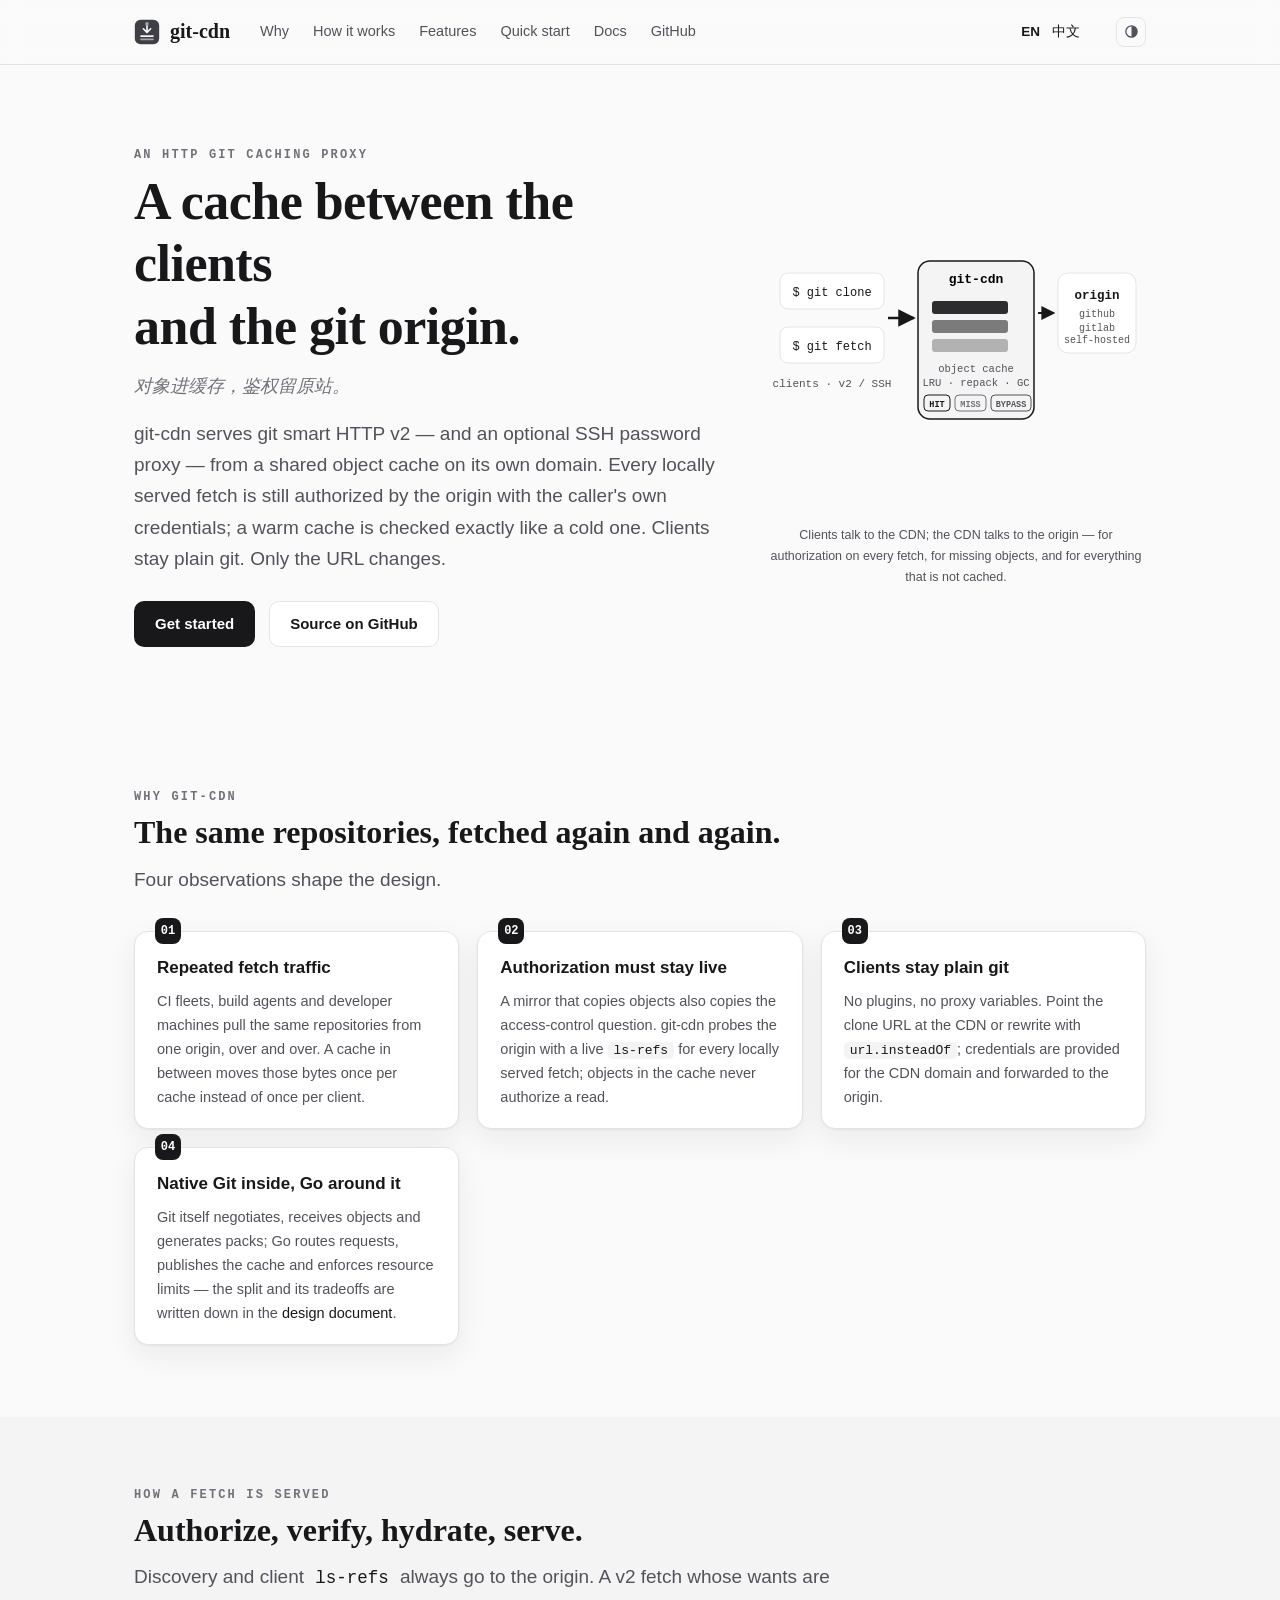
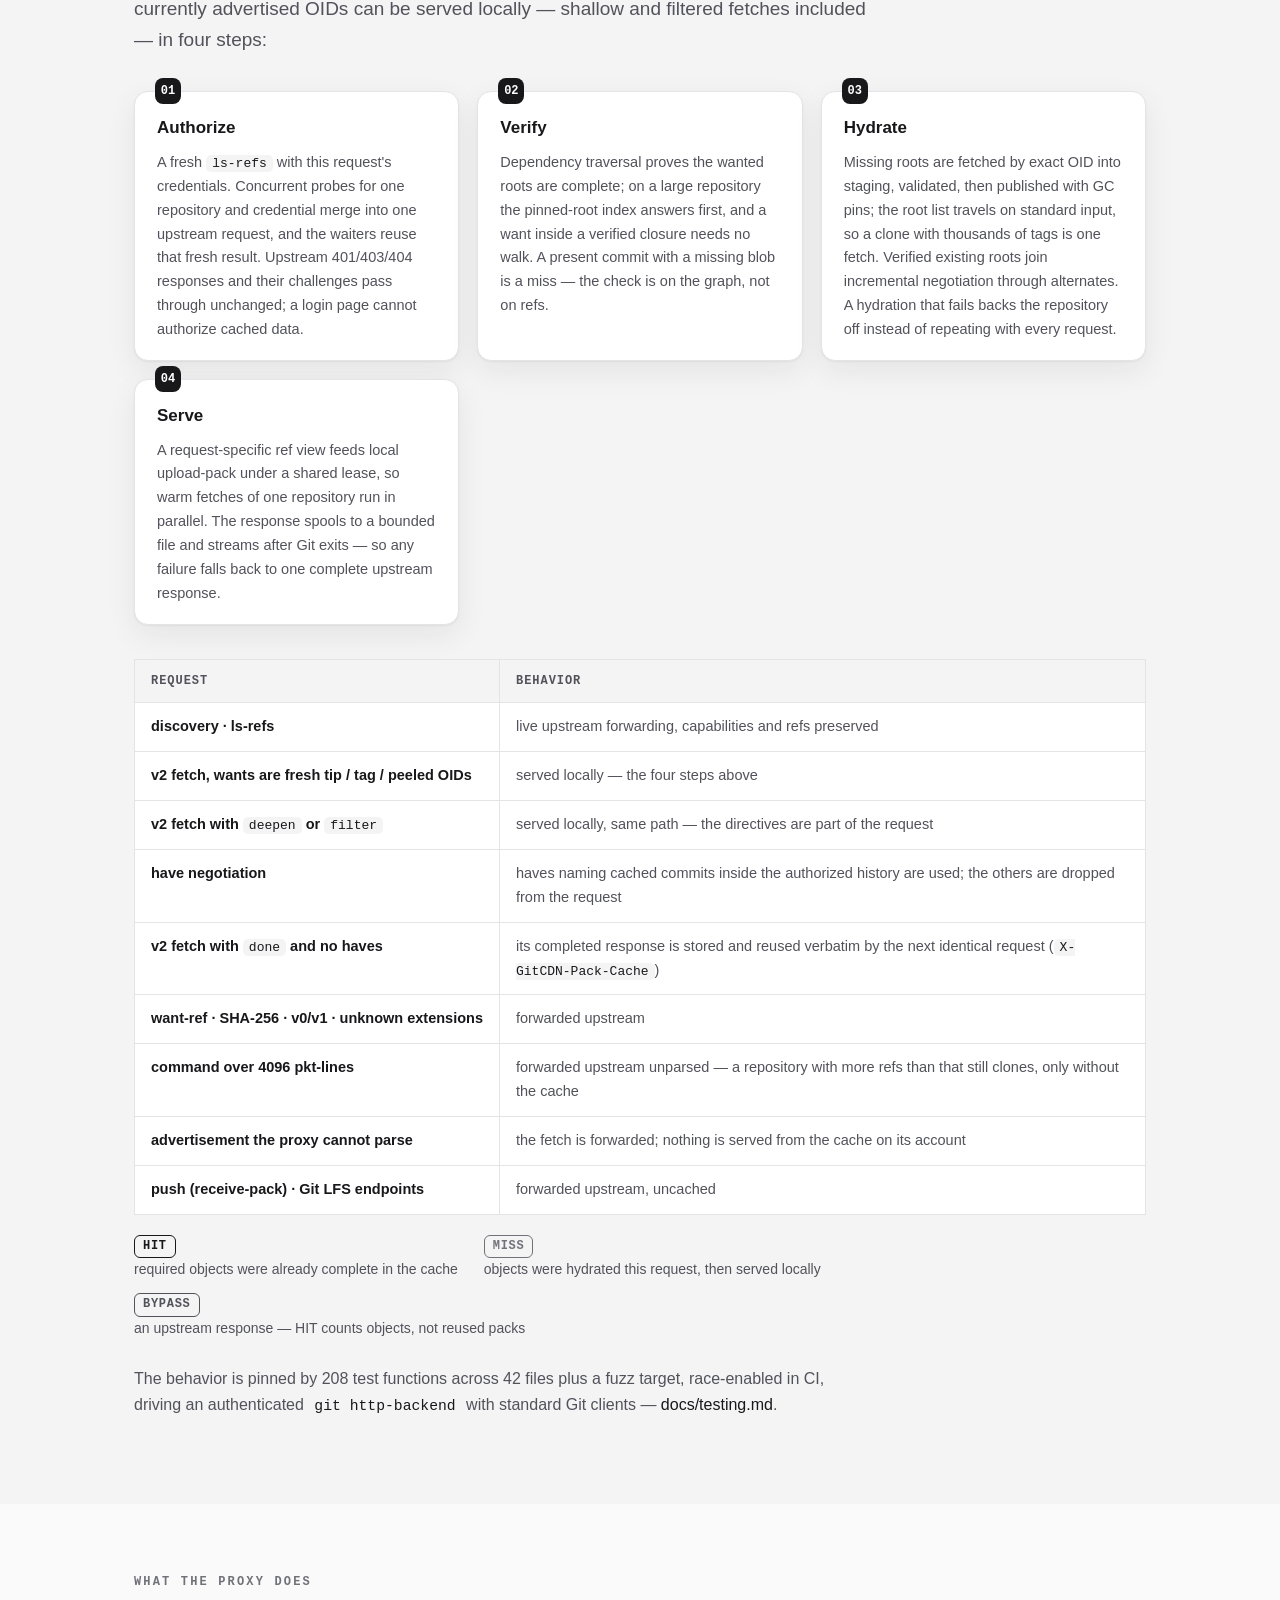
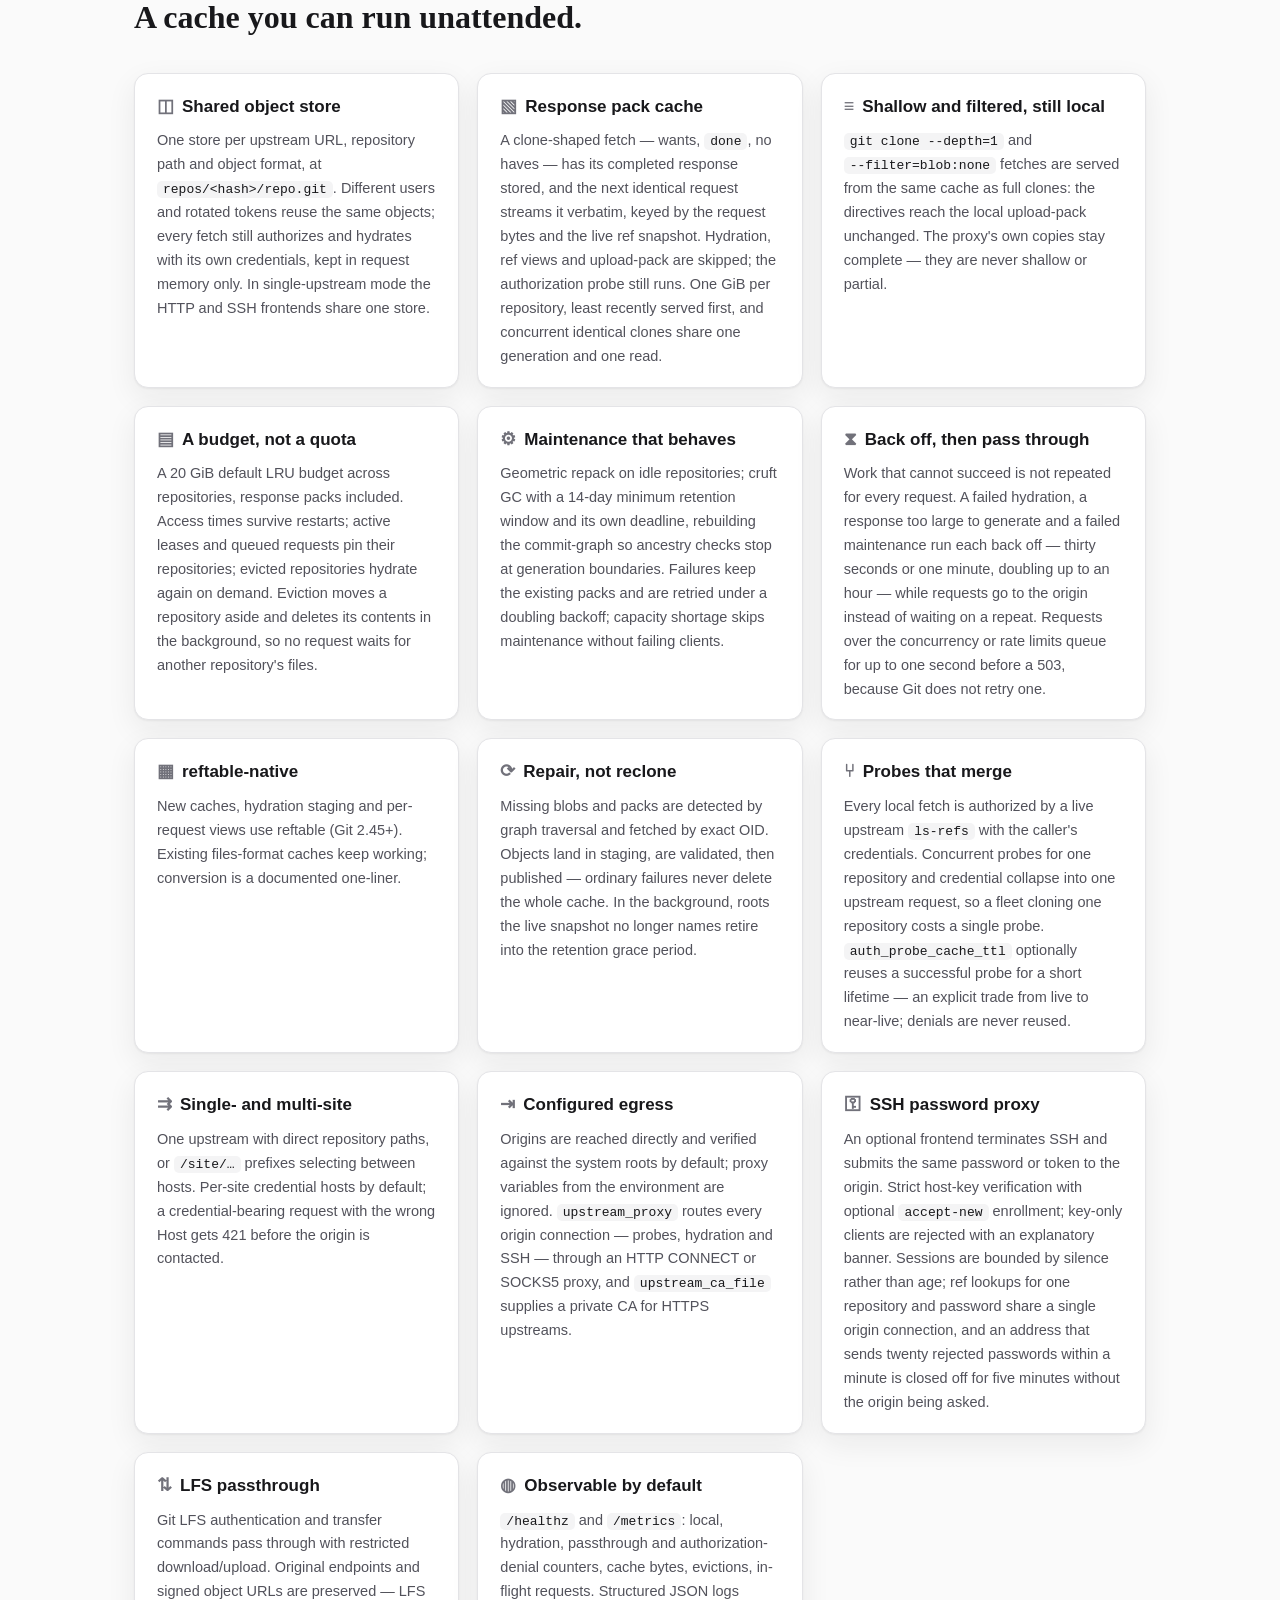
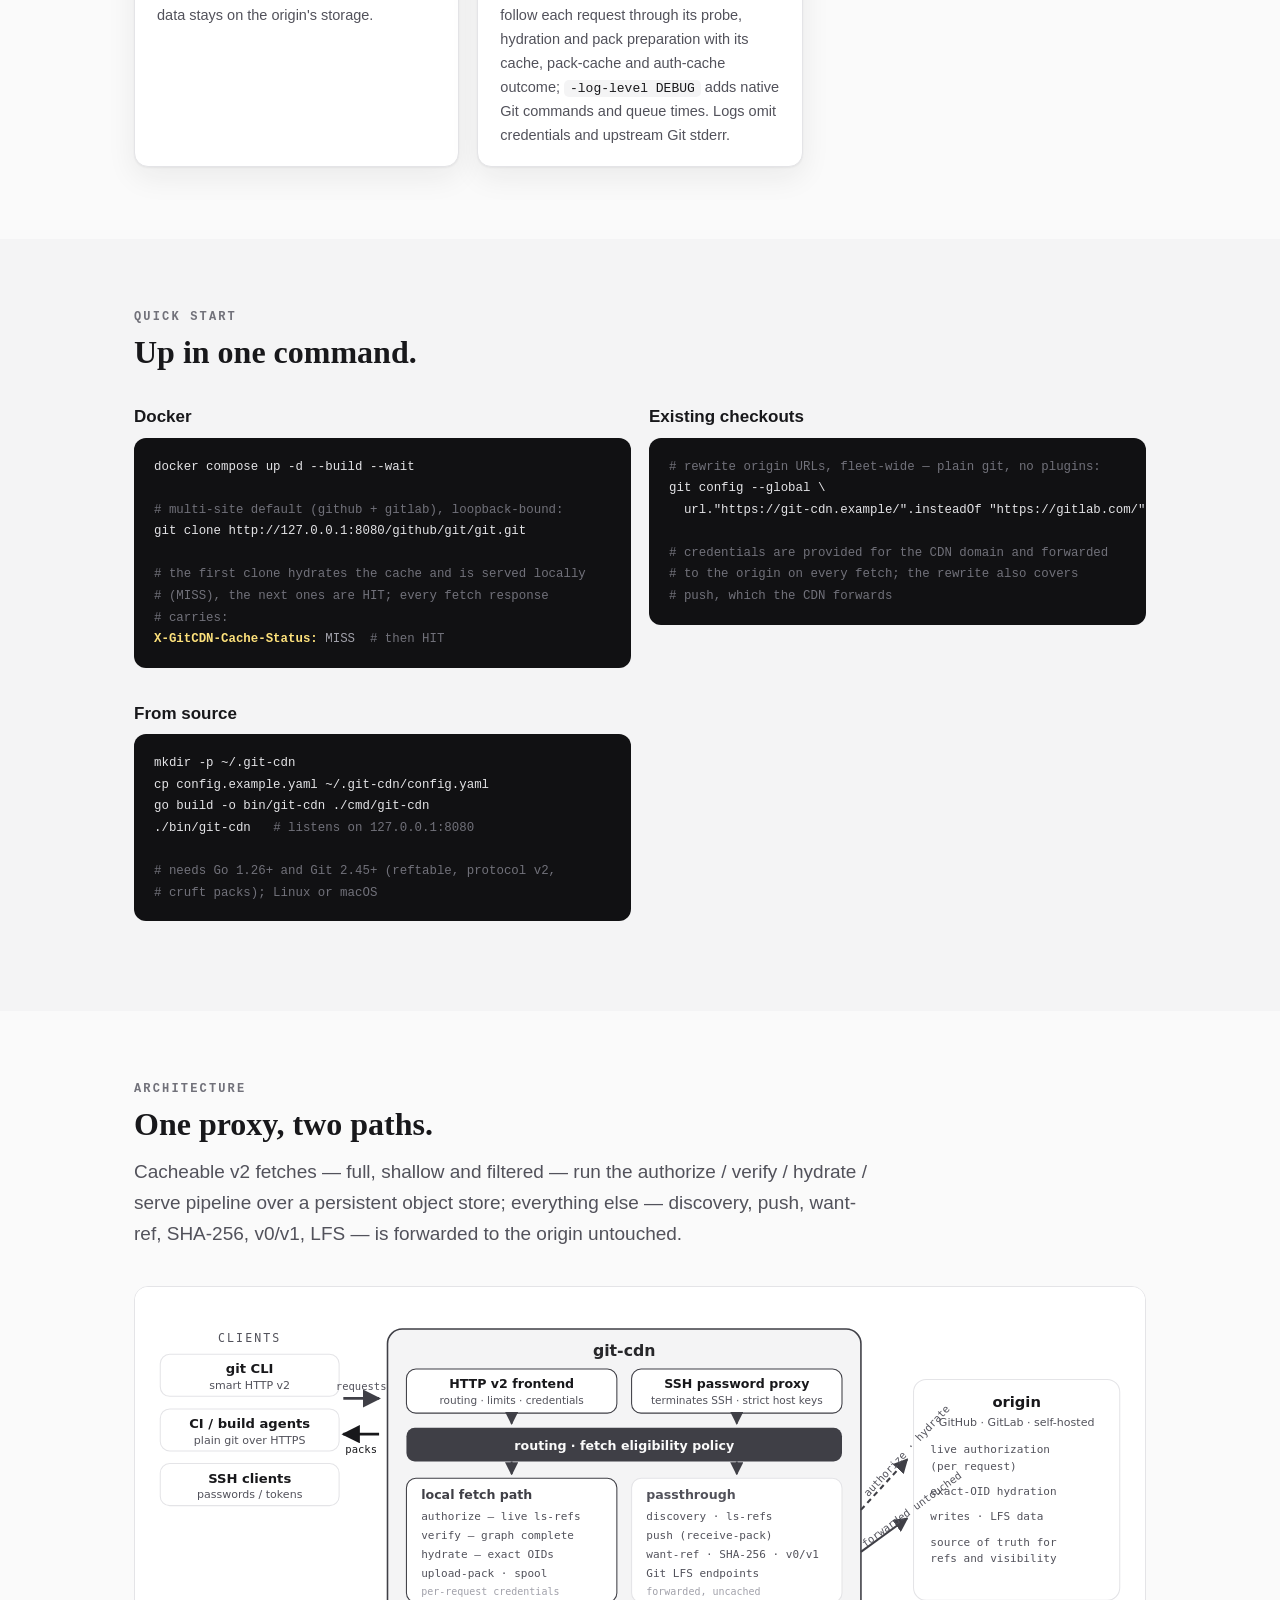
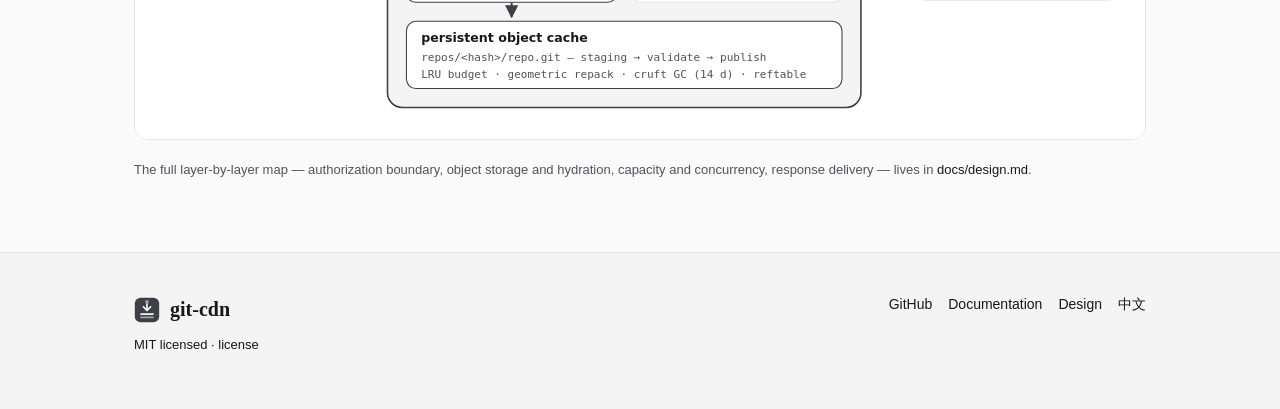
==== commit 6b74da1a: "site: follow the proxy's current behavior Shallow and filtered fetches have been served locally sinc" ====
--- a/index.html
+++ b/index.html
@@ -153,33 +153,46 @@
       <h2>Authorize, verify, hydrate, serve.</h2>
       <p class="lede">Discovery and client <code>ls-refs</code> always go to
       the origin. A v2 fetch whose wants are currently advertised OIDs can
-      be served locally, in four steps:</p>
+      be served locally — shallow and filtered fetches included — in four
+      steps:</p>
     </div>
     <div class="steps" style="margin-bottom:34px">
       <div class="card"><h3>Authorize</h3>
         <p>A fresh <code>ls-refs</code> with this request's credentials.
-        Upstream 401/403/404 responses and their challenges pass through
-        unchanged; a login page cannot authorize cached data.</p></div>
+        Concurrent probes for one repository and credential merge into one
+        upstream request, and the waiters reuse that fresh result. Upstream
+        401/403/404 responses and their challenges pass through unchanged; a
+        login page cannot authorize cached data.</p></div>
       <div class="card"><h3>Verify</h3>
-        <p>Dependency traversal proves the wanted roots are complete. A
-        present commit with a missing blob is a miss — the check is on the
-        graph, not on refs.</p></div>
+        <p>Dependency traversal proves the wanted roots are complete; on a
+        large repository the pinned-root index answers first, and a want
+        inside a verified closure needs no walk. A present commit with a
+        missing blob is a miss — the check is on the graph, not on
+        refs.</p></div>
       <div class="card"><h3>Hydrate</h3>
         <p>Missing roots are fetched by exact OID into staging, validated,
-        then published with GC pins. Verified existing roots join
-        incremental negotiation through alternates.</p></div>
+        then published with GC pins; the root list travels on standard
+        input, so a clone with thousands of tags is one fetch. Verified
+        existing roots join incremental negotiation through alternates. A
+        hydration that fails backs the repository off instead of repeating
+        with every request.</p></div>
       <div class="card"><h3>Serve</h3>
-        <p>A request-specific ref view feeds local upload-pack. The response
-        spools to a bounded file and streams after Git exits — so any
-        failure falls back to one complete upstream response.</p></div>
+        <p>A request-specific ref view feeds local upload-pack under a shared
+        lease, so warm fetches of one repository run in parallel. The
+        response spools to a bounded file and streams after Git exits — so
+        any failure falls back to one complete upstream response.</p></div>
     </div>
     <table class="matrix">
       <thead><tr><th>Request</th><th>Behavior</th></tr></thead>
       <tbody>
         <tr><td>discovery · ls-refs</td><td>live upstream forwarding, capabilities and refs preserved</td></tr>
         <tr><td>v2 fetch, wants are fresh tip / tag / peeled OIDs</td><td>served locally — the four steps above</td></tr>
-        <tr><td>have negotiation</td><td>haves must be ancestor commits of authorized roots; otherwise upstream</td></tr>
-        <tr><td>shallow · filter · want-ref · unknown extensions · SHA-256 · v0/v1</td><td>forwarded upstream</td></tr>
+        <tr><td>v2 fetch with <code>deepen</code> or <code>filter</code></td><td>served locally, same path — the directives are part of the request</td></tr>
+        <tr><td>have negotiation</td><td>haves naming cached commits inside the authorized history are used; the others are dropped from the request</td></tr>
+        <tr><td>v2 fetch with <code>done</code> and no haves</td><td>its completed response is stored and reused verbatim by the next identical request (<code>X-GitCDN-Pack-Cache</code>)</td></tr>
+        <tr><td>want-ref · SHA-256 · v0/v1 · unknown extensions</td><td>forwarded upstream</td></tr>
+        <tr><td>command over 4096 pkt-lines</td><td>forwarded upstream unparsed — a repository with more refs than that still clones, only without the cache</td></tr>
+        <tr><td>advertisement the proxy cannot parse</td><td>the fetch is forwarded; nothing is served from the cache on its account</td></tr>
         <tr><td>push (receive-pack) · Git LFS endpoints</td><td>forwarded upstream, uncached</td></tr>
       </tbody>
     </table>
@@ -192,8 +205,8 @@
         an upstream response — HIT counts objects, not reused packs</div>
     </div>
     <p style="margin-top:26px;max-width:46em;color:var(--ink-soft)">
-      The behavior is pinned by 101 test functions across 19 files,
-      race-enabled in CI, driving an authenticated
+      The behavior is pinned by 208 test functions across 42 files plus a
+      fuzz target, race-enabled in CI, driving an authenticated
       <code>git http-backend</code> with standard Git clients —
       <a href="https://github.com/banyan-vcs/git-cdn/blob/main/docs/testing.md">docs/testing.md</a>.</p>
   </div>
@@ -210,15 +223,44 @@
         <p>One store per upstream URL, repository path and object format, at
         <code>repos/&lt;hash&gt;/repo.git</code>. Different users and rotated
         tokens reuse the same objects; every fetch still authorizes and
-        hydrates with its own credentials, kept in request memory only.</p></div>
+        hydrates with its own credentials, kept in request memory only. In
+        single-upstream mode the HTTP and SSH frontends share one
+        store.</p></div>
+      <div class="card"><h3><span class="glyph">▧</span>Response pack cache</h3>
+        <p>A clone-shaped fetch — wants, <code>done</code>, no haves — has
+        its completed response stored, and the next identical request streams
+        it verbatim, keyed by the request bytes and the live ref snapshot.
+        Hydration, ref views and upload-pack are skipped; the authorization
+        probe still runs. One GiB per repository, least recently served
+        first, and concurrent identical clones share one generation and one
+        read.</p></div>
+      <div class="card"><h3><span class="glyph">≡</span>Shallow and filtered, still local</h3>
+        <p><code>git clone --depth=1</code> and
+        <code style="white-space:nowrap">--filter=blob:none</code> fetches
+        are served from the same cache as full clones: the directives reach
+        the local upload-pack unchanged. The proxy's own copies stay complete
+        — they are never shallow or partial.</p></div>
       <div class="card"><h3><span class="glyph">▤</span>A budget, not a quota</h3>
-        <p>A 20&nbsp;GiB default LRU budget across repositories. Access
-        times survive restarts; active leases and queued requests pin their
-        repositories; evicted repositories hydrate again on demand.</p></div>
+        <p>A 20&nbsp;GiB default LRU budget across repositories, response
+        packs included. Access times survive restarts; active leases and
+        queued requests pin their repositories; evicted repositories hydrate
+        again on demand. Eviction moves a repository aside and deletes its
+        contents in the background, so no request waits for another
+        repository's files.</p></div>
       <div class="card"><h3><span class="glyph">⚙</span>Maintenance that behaves</h3>
-        <p>Geometric repack on idle repositories, cruft GC with a 14-day
-        minimum retention window. Failures keep the existing packs;
-        capacity shortage skips maintenance without failing clients.</p></div>
+        <p>Geometric repack on idle repositories; cruft GC with a 14-day
+        minimum retention window and its own deadline, rebuilding the
+        commit-graph so ancestry checks stop at generation boundaries.
+        Failures keep the existing packs and are retried under a doubling
+        backoff; capacity shortage skips maintenance without failing
+        clients.</p></div>
+      <div class="card"><h3><span class="glyph">⧗</span>Back off, then pass through</h3>
+        <p>Work that cannot succeed is not repeated for every request. A
+        failed hydration, a response too large to generate and a failed
+        maintenance run each back off — thirty seconds or one minute, doubling
+        up to an hour — while requests go to the origin instead of waiting on
+        a repeat. Requests over the concurrency or rate limits queue for up
+        to one second before a 503, because Git does not retry one.</p></div>
       <div class="card"><h3><span class="glyph">▦</span>reftable-native</h3>
         <p>New caches, hydration staging and per-request views use reftable
         (Git 2.45+). Existing files-format caches keep working; conversion
@@ -226,17 +268,38 @@
       <div class="card"><h3><span class="glyph">⟳</span>Repair, not reclone</h3>
         <p>Missing blobs and packs are detected by graph traversal and
         fetched by exact OID. Objects land in staging, are validated, then
-        published — ordinary failures never delete the whole cache.</p></div>
+        published — ordinary failures never delete the whole cache. In the
+        background, roots the live snapshot no longer names retire into the
+        retention grace period.</p></div>
+      <div class="card"><h3><span class="glyph">⑂</span>Probes that merge</h3>
+        <p>Every local fetch is authorized by a live upstream
+        <code>ls-refs</code> with the caller's credentials. Concurrent probes
+        for one repository and credential collapse into one upstream request,
+        so a fleet cloning one repository costs a single probe.
+        <code>auth_probe_cache_ttl</code> optionally reuses a successful
+        probe for a short lifetime — an explicit trade from live to
+        near-live; denials are never reused.</p></div>
       <div class="card"><h3><span class="glyph">⇉</span>Single- and multi-site</h3>
         <p>One upstream with direct repository paths, or
         <code>/site/…</code> prefixes selecting between hosts. Per-site
         credential hosts by default; a credential-bearing request with the
         wrong Host gets 421 before the origin is contacted.</p></div>
+      <div class="card"><h3><span class="glyph">⇥</span>Configured egress</h3>
+        <p>Origins are reached directly and verified against the system
+        roots by default; proxy variables from the environment are ignored.
+        <code>upstream_proxy</code> routes every origin connection — probes,
+        hydration and SSH — through an HTTP CONNECT or SOCKS5 proxy, and
+        <code>upstream_ca_file</code> supplies a private CA for HTTPS
+        upstreams.</p></div>
       <div class="card"><h3><span class="glyph">⚿</span>SSH password proxy</h3>
         <p>An optional frontend terminates SSH and submits the same
         password or token to the origin. Strict host-key verification with
         optional <code>accept-new</code> enrollment; key-only clients are
-        rejected with an explanatory banner.</p></div>
+        rejected with an explanatory banner. Sessions are bounded by silence
+        rather than age; ref lookups for one repository and password share a
+        single origin connection, and an address that sends twenty rejected
+        passwords within a minute is closed off for five minutes without the
+        origin being asked.</p></div>
       <div class="card"><h3><span class="glyph">⇅</span>LFS passthrough</h3>
         <p>Git LFS authentication and transfer commands pass through with
         restricted download/upload. Original endpoints and signed object
@@ -244,7 +307,10 @@
       <div class="card"><h3><span class="glyph">◍</span>Observable by default</h3>
         <p><code>/healthz</code> and <code>/metrics</code>: local,
         hydration, passthrough and authorization-denial counters, cache
-        bytes, evictions, in-flight requests. Logs omit credentials and
+        bytes, evictions, in-flight requests. Structured JSON logs follow each
+        request through its probe, hydration and pack preparation with its
+        cache, pack-cache and auth-cache outcome; <code>-log-level DEBUG</code>
+        adds native Git commands and queue times. Logs omit credentials and
         upstream Git stderr.</p></div>
     </div>
   </div>
@@ -264,8 +330,9 @@
 <span class="c"># multi-site default (github + gitlab), loopback-bound:</span>
 git clone http://127.0.0.1:8080/github/git/git.git
 
-<span class="c"># the first clone hydrates the cache, the second is local;
-# every fetch response carries:</span>
+<span class="c"># the first clone hydrates the cache and is served locally
+# (MISS), the next ones are HIT; every fetch response
+# carries:</span>
 <span class="h">X-GitCDN-Cache-Status:</span> <span class="m">MISS</span>  <span class="c"># then HIT</span></code></pre>
       </div>
       <div>
@@ -274,13 +341,15 @@
 git config --global \
   url."https://git-cdn.example/".insteadOf "https://gitlab.com/"
 
-<span class="c"># credentials are provided for the CDN domain
-# and forwarded to the origin on every fetch</span></code></pre>
+<span class="c"># credentials are provided for the CDN domain and forwarded
+# to the origin on every fetch; the rewrite also covers
+# push, which the CDN forwards</span></code></pre>
       </div>
       <div>
         <h3>From source</h3>
-<pre><code>go build -o bin/git-cdn ./cmd/git-cdn
+<pre><code>mkdir -p ~/.git-cdn
 cp config.example.yaml ~/.git-cdn/config.yaml
+go build -o bin/git-cdn ./cmd/git-cdn
 ./bin/git-cdn   <span class="c"># listens on 127.0.0.1:8080</span>
 
 <span class="c"># needs Go 1.26+ and Git 2.45+ (reftable, protocol v2,
@@ -295,13 +364,13 @@
     <div class="section-head">
       <span class="kicker">Architecture</span>
       <h2>One proxy, two paths.</h2>
-      <p class="lede">Cacheable v2 fetches run the authorize / verify /
-      hydrate / serve pipeline over a persistent object store; everything
-      else — discovery, push, shallow and filtered requests, LFS — is
-      forwarded to the origin untouched.</p>
+      <p class="lede">Cacheable v2 fetches — full, shallow and filtered —
+      run the authorize / verify / hydrate / serve pipeline over a
+      persistent object store; everything else — discovery, push, want-ref,
+      SHA-256, v0/v1, LFS — is forwarded to the origin untouched.</p>
     </div>
     <figure class="arch">
-      <img src="assets/architecture.svg" alt="git-cdn architecture: git and SSH clients reach the HTTP v2 frontend or the SSH password proxy; a routing and eligibility policy sends cacheable v2 fetches through authorization, verification, exact-OID hydration and local upload-pack over a persistent object cache with LRU, geometric repack and cruft GC, while push, shallow, filter and LFS requests pass through to the origin" loading="lazy">
+      <img src="assets/architecture.svg" alt="git-cdn architecture: git and SSH clients reach the HTTP v2 frontend or the SSH password proxy; a routing and eligibility policy sends cacheable v2 fetches, including shallow and filtered ones, through authorization, verification, exact-OID hydration and local upload-pack over a persistent object cache with LRU, geometric repack and cruft GC, while push, want-ref, SHA-256, v0/v1 and LFS requests pass through to the origin" loading="lazy">
       <figcaption>The full layer-by-layer map — authorization boundary,
       object storage and hydration, capacity and concurrency, response
       delivery — lives in
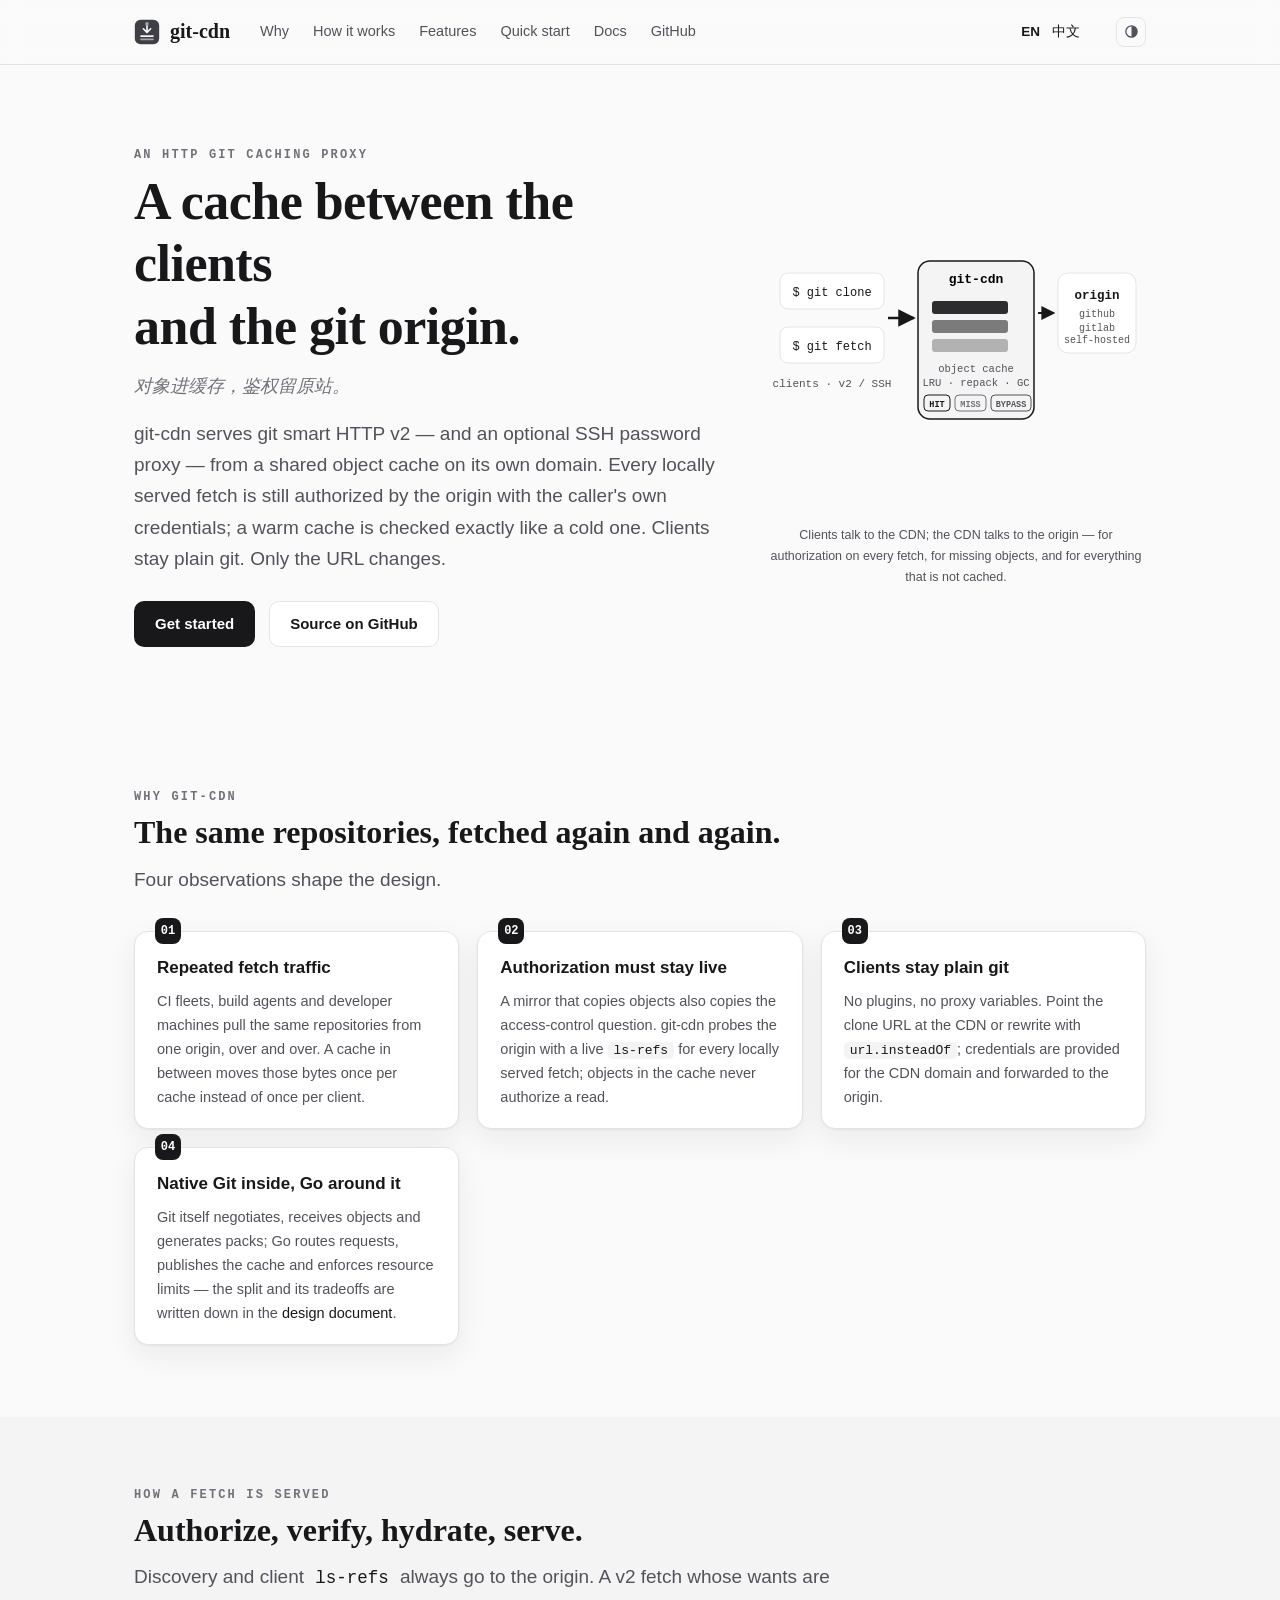
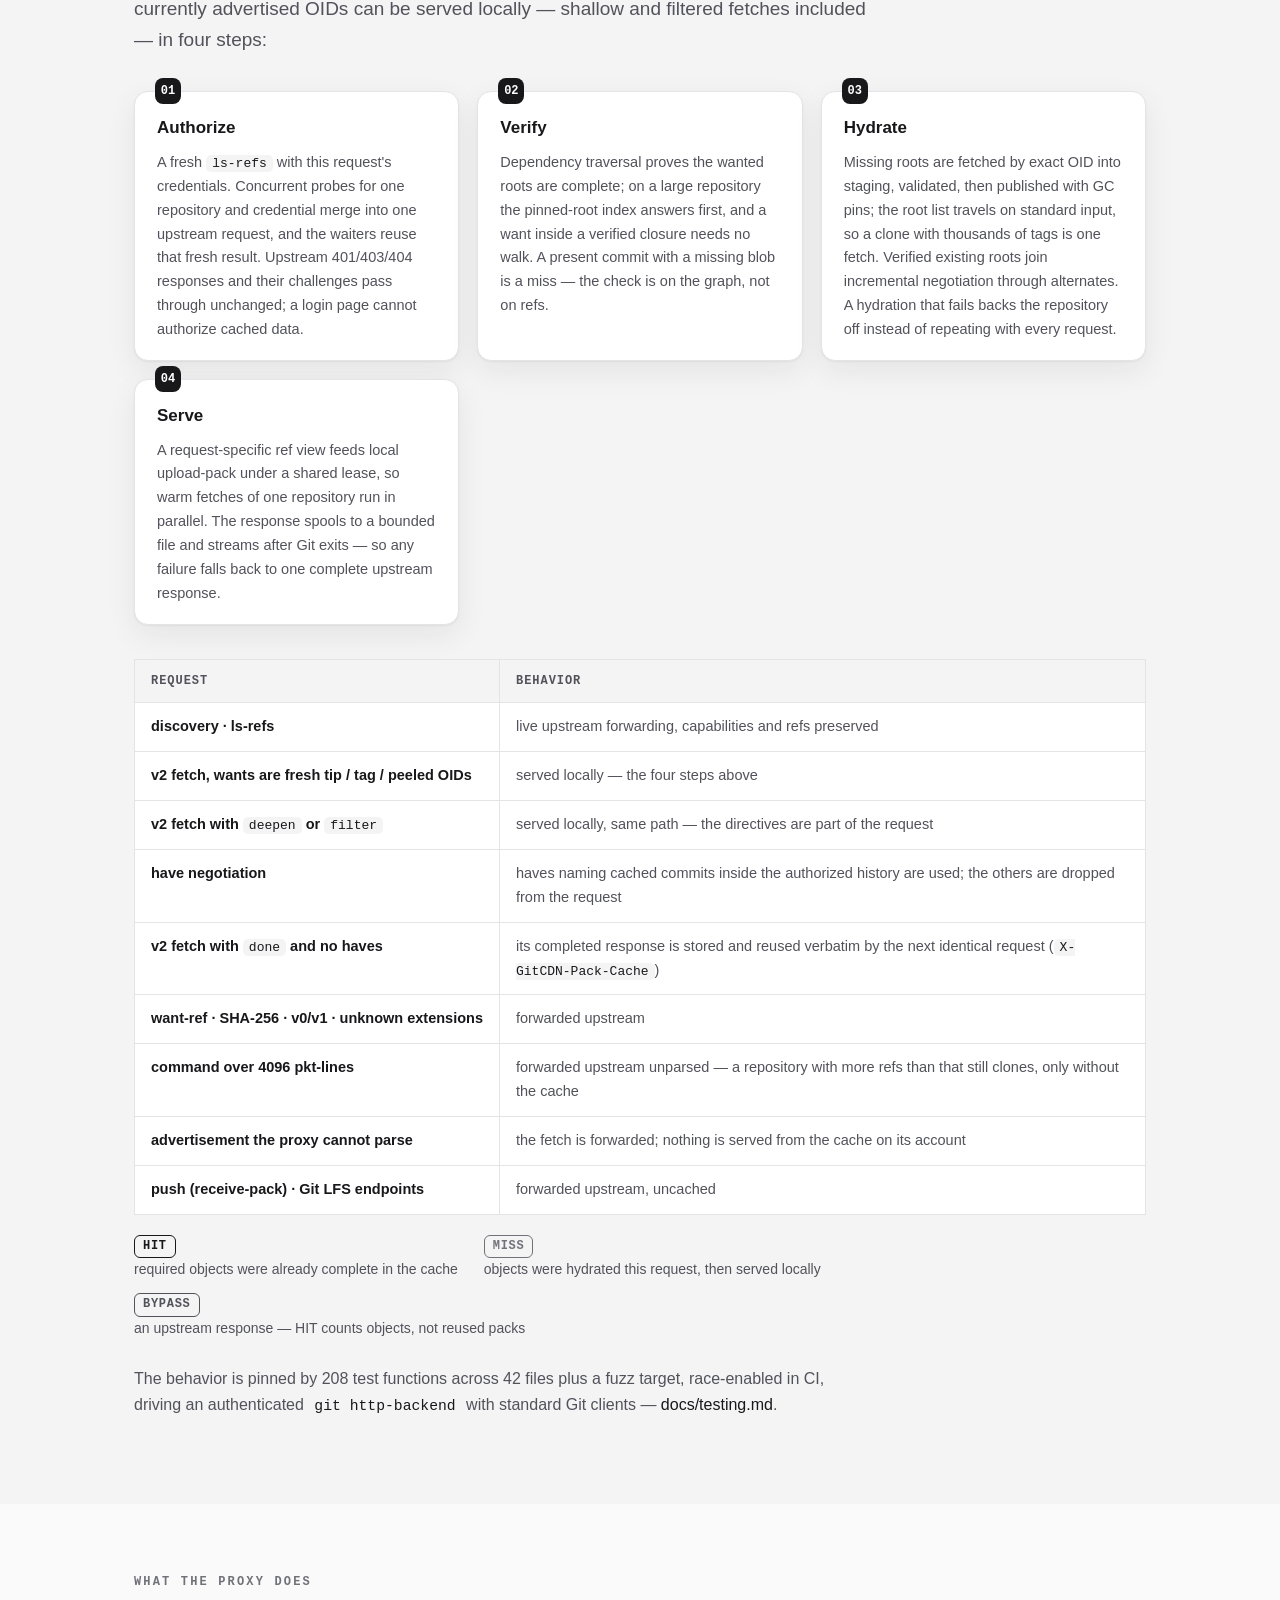
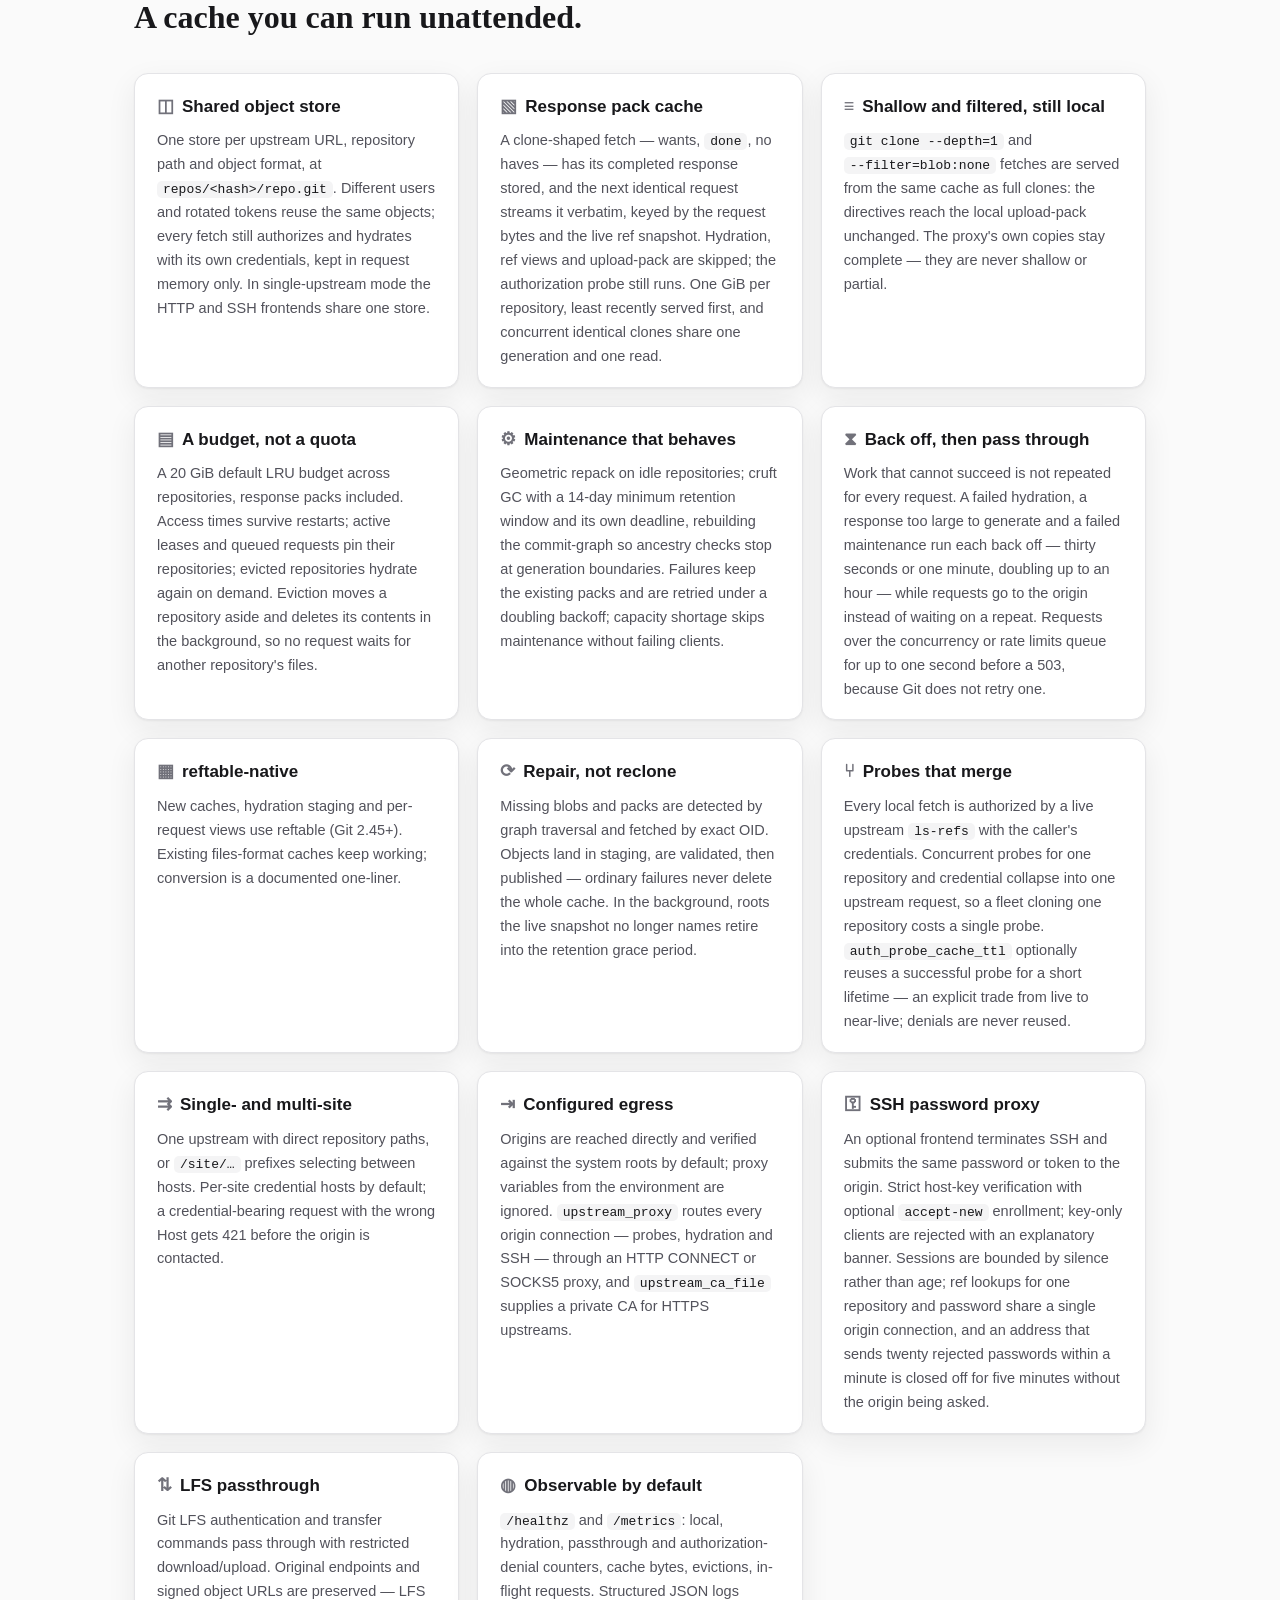
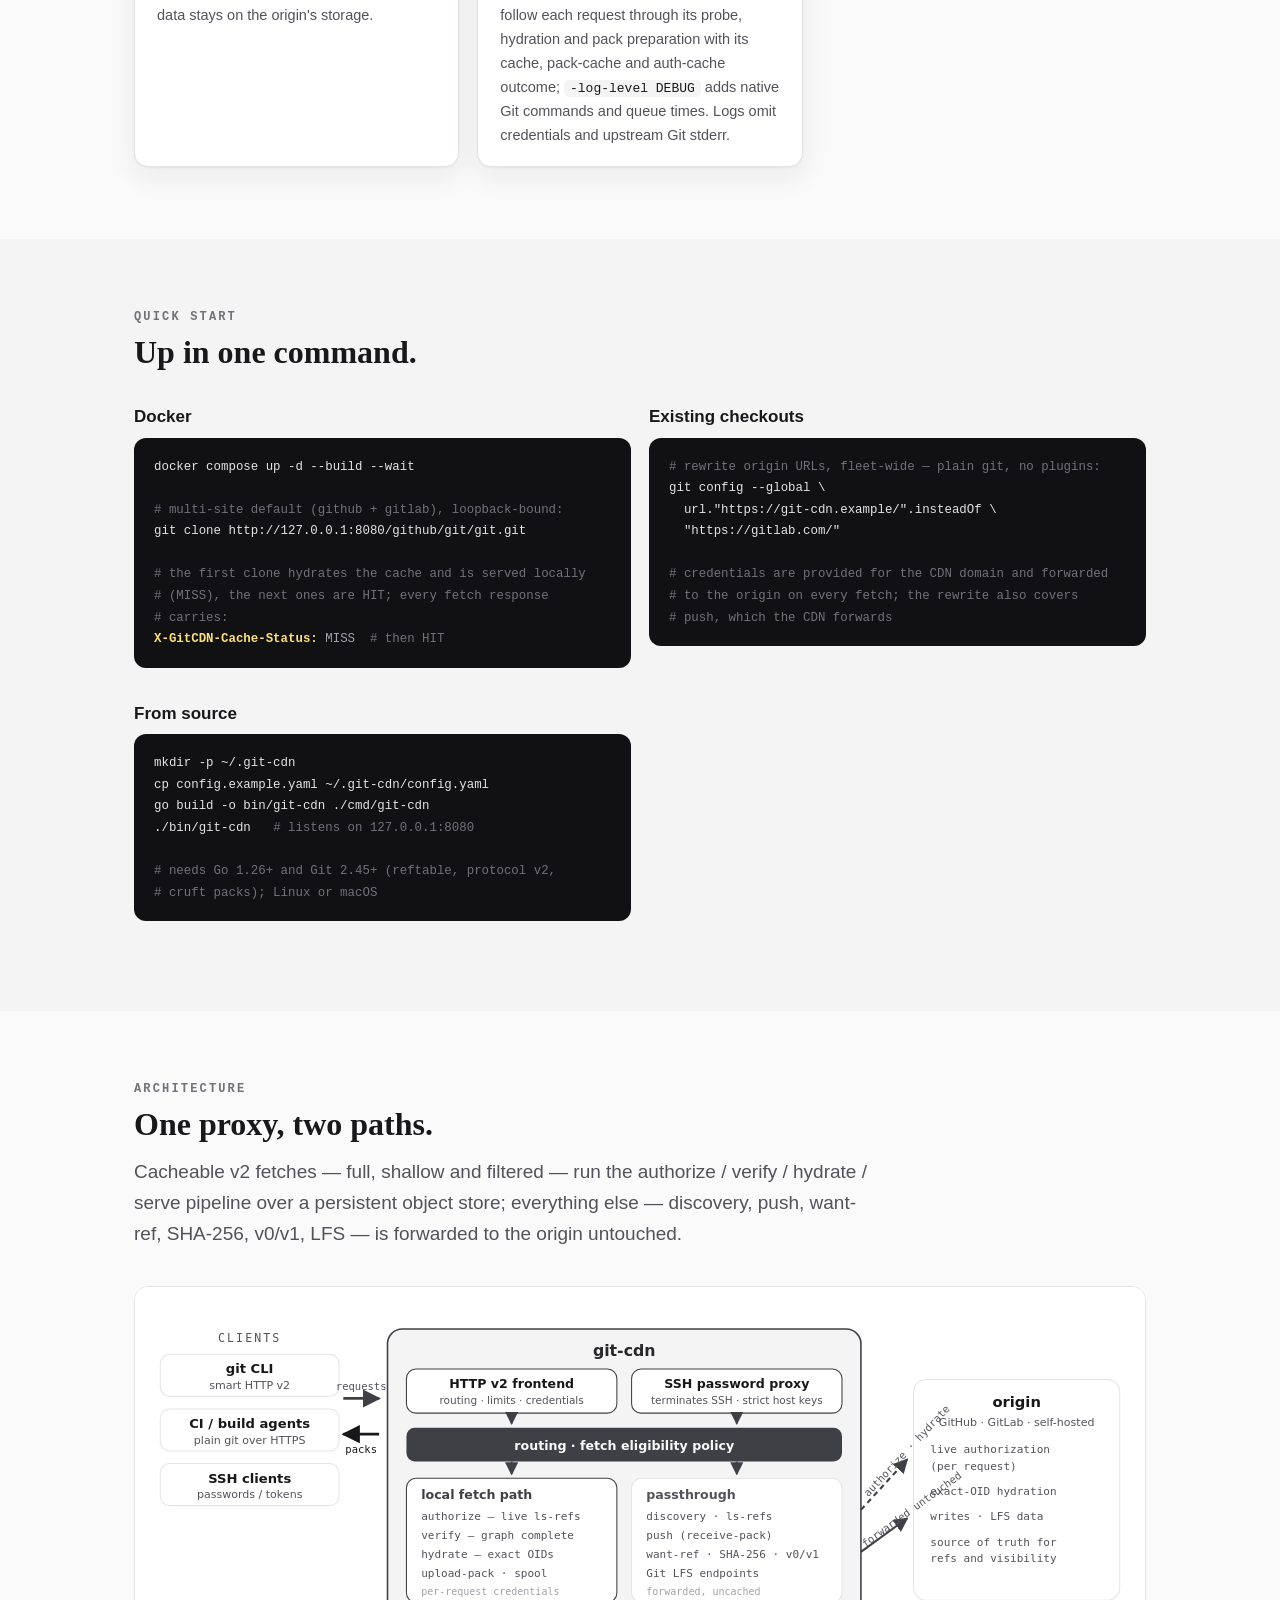
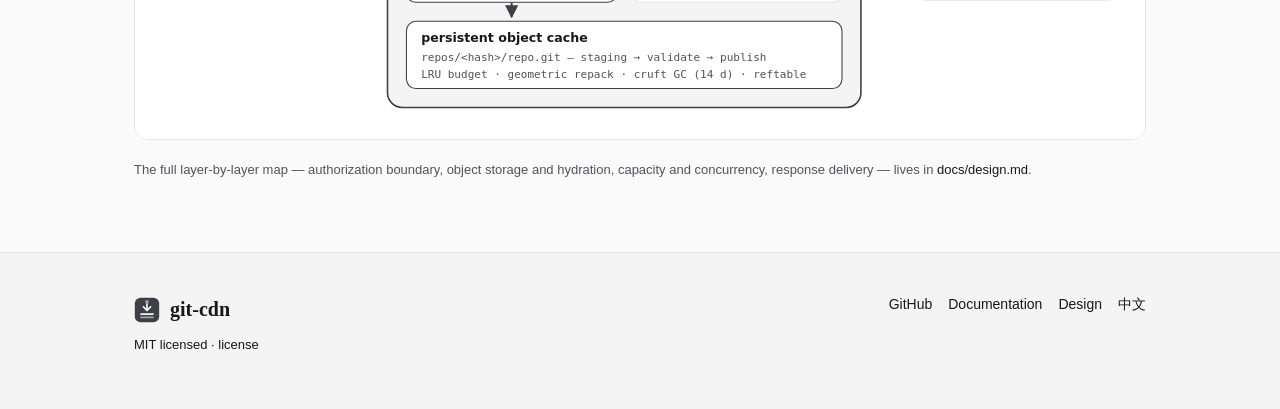
==== commit 7fb0418d: "site: keep the hero and the terminals inside a narrow viewport Below roughly 430 px the hero's fixed" ====
--- a/index.html
+++ b/index.html
@@ -339,7 +339,8 @@
         <h3>Existing checkouts</h3>
 <pre><code><span class="c"># rewrite origin URLs, fleet-wide — plain git, no plugins:</span>
 git config --global \
-  url."https://git-cdn.example/".insteadOf "https://gitlab.com/"
+  url."https://git-cdn.example/".insteadOf \
+  "https://gitlab.com/"
 
 <span class="c"># credentials are provided for the CDN domain and forwarded
 # to the origin on every fetch; the rewrite also covers
--- a/assets/style.css
+++ b/assets/style.css
@@ -302,9 +302,11 @@
   height: 15px;
 }
 /* ---------- cards ---------- */
+/* the min(…, 100%) floor lets the last column shrink on a screen narrower
+   than the usual minimum, instead of pushing the page sideways */
 .grid {
   display: grid;
-  grid-template-columns: repeat(auto-fit, minmax(280px, 1fr));
+  grid-template-columns: repeat(auto-fit, minmax(min(280px, 100%), 1fr));
   gap: 18px;
 }
 .card {
@@ -334,7 +336,7 @@
 .steps {
   counter-reset: step;
   display: grid;
-  grid-template-columns: repeat(auto-fit, minmax(240px, 1fr));
+  grid-template-columns: repeat(auto-fit, minmax(min(240px, 100%), 1fr));
   gap: 18px;
 }
 .steps .card {
@@ -467,7 +469,7 @@
 }
 .terminals {
   display: grid;
-  grid-template-columns: repeat(auto-fit, minmax(340px, 1fr));
+  grid-template-columns: repeat(auto-fit, minmax(min(340px, 100%), 1fr));
   gap: 18px;
   align-items: start;
 }
@@ -555,12 +557,19 @@
 }
 /* ---------- responsive ---------- */
 @media (max-width: 880px) {
+  /* one column: it must be allowed to shrink below the diagram's fixed
+     380px, and the diagram scales down with it */
   .hero .wrap {
-    grid-template-columns: 1fr;
+    grid-template-columns: minmax(0, 1fr);
   }
   .hero figure {
+    min-width: 0;
     max-width: 380px;
     margin: 0 auto;
+  }
+  .hero figure svg {
+    max-width: 100%;
+    height: auto;
   }
   section {
     padding: 56px 0;
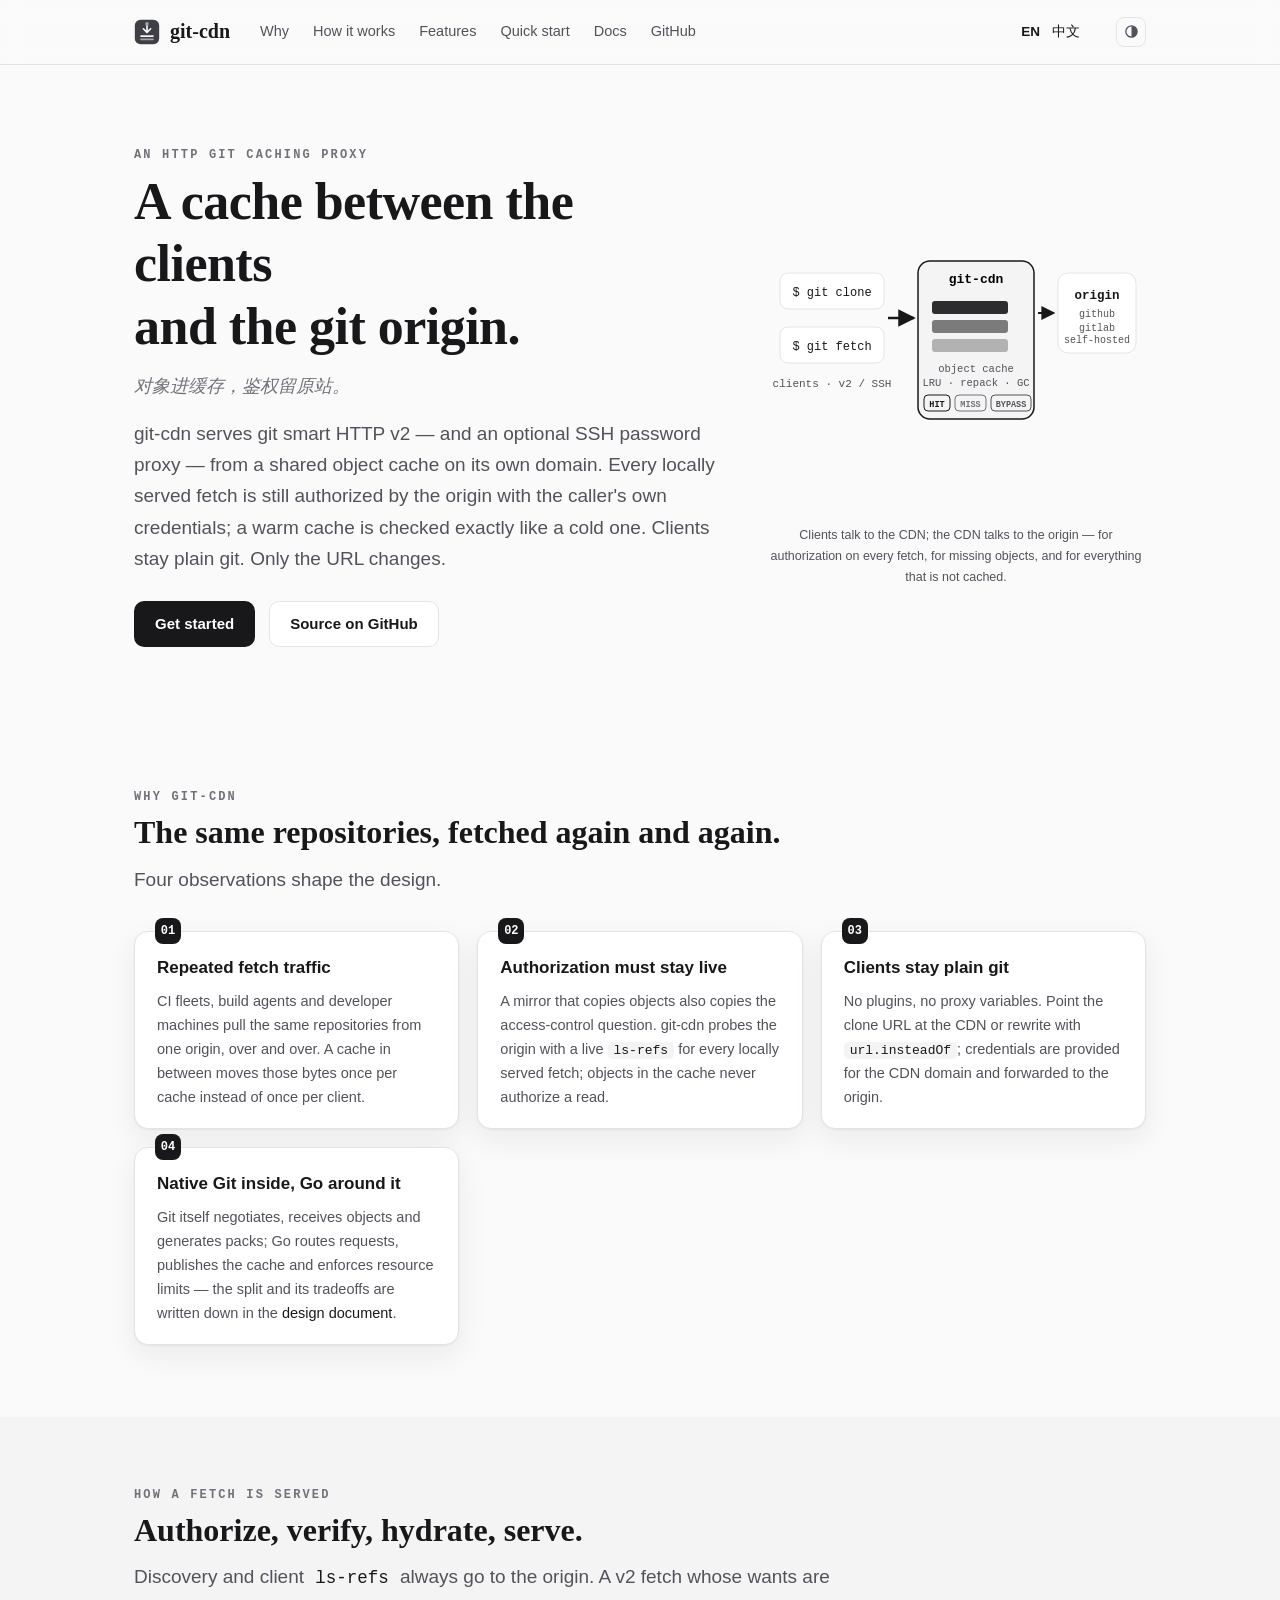
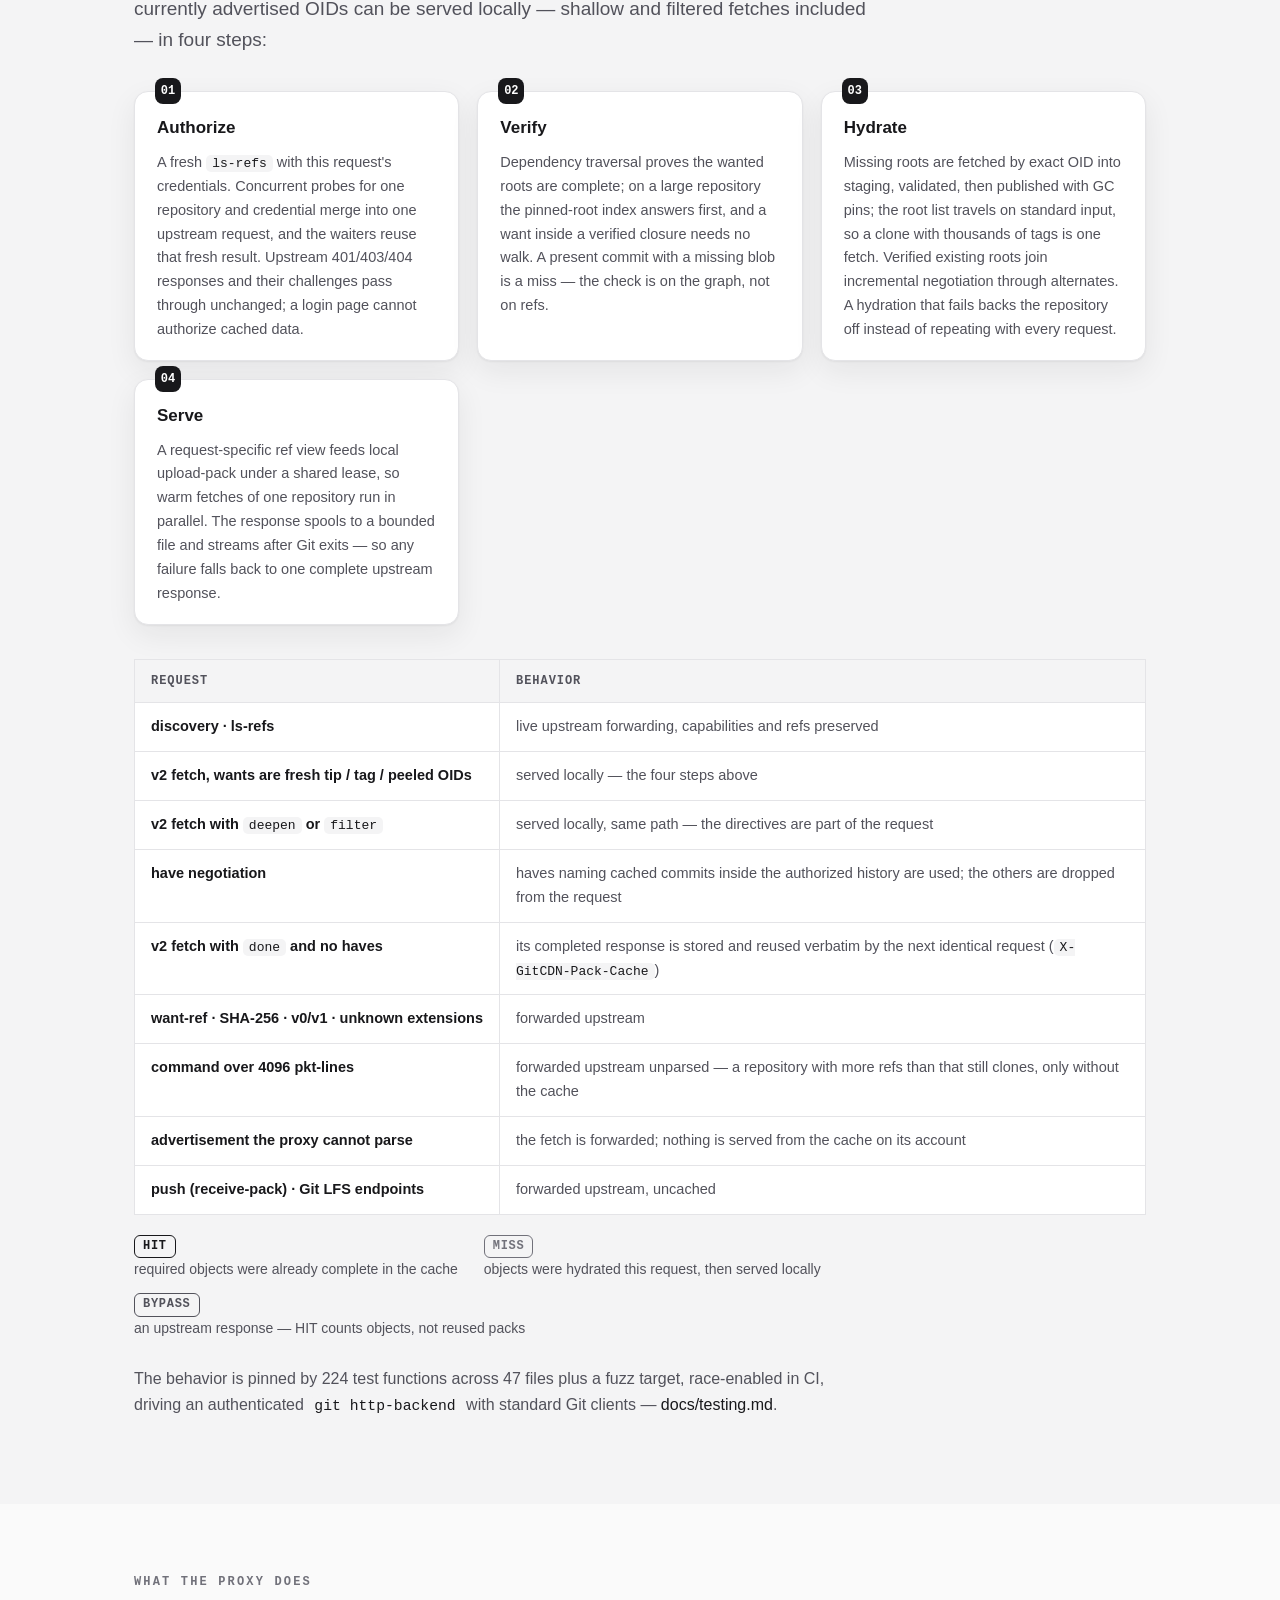
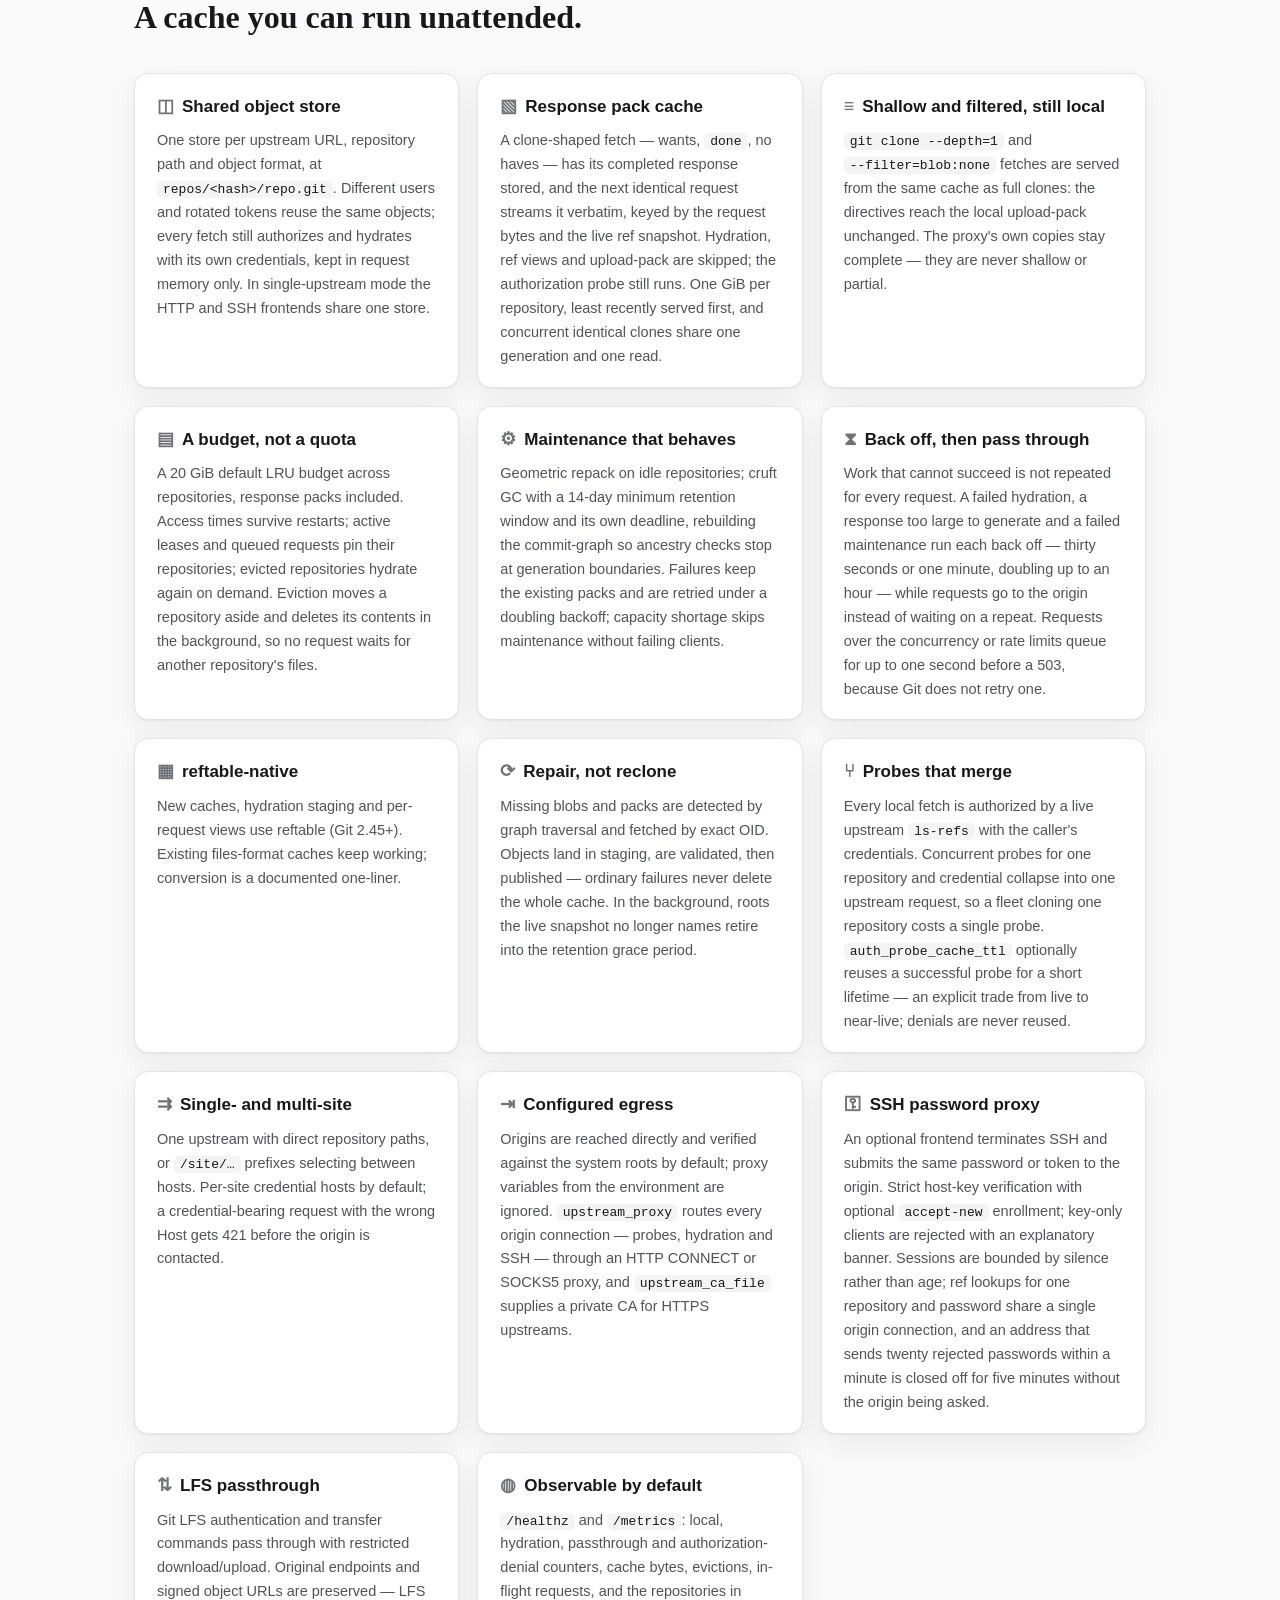
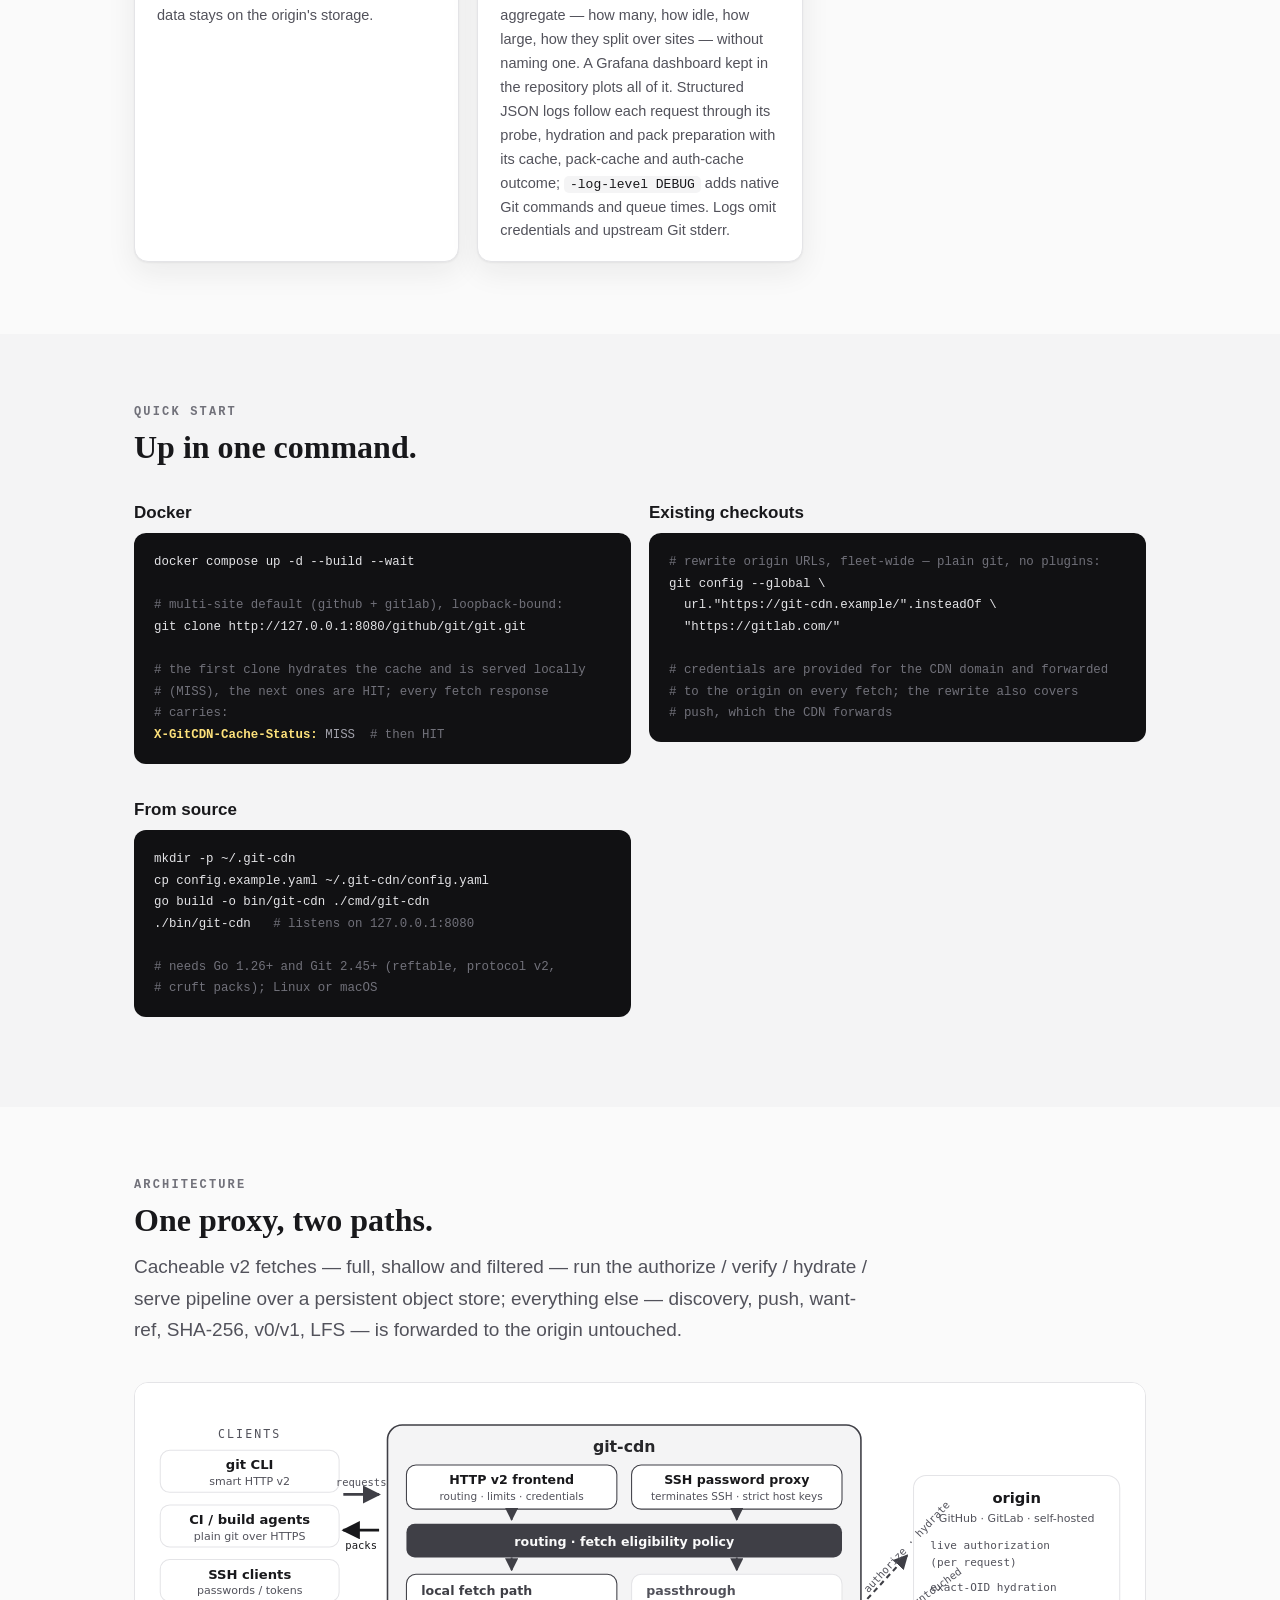
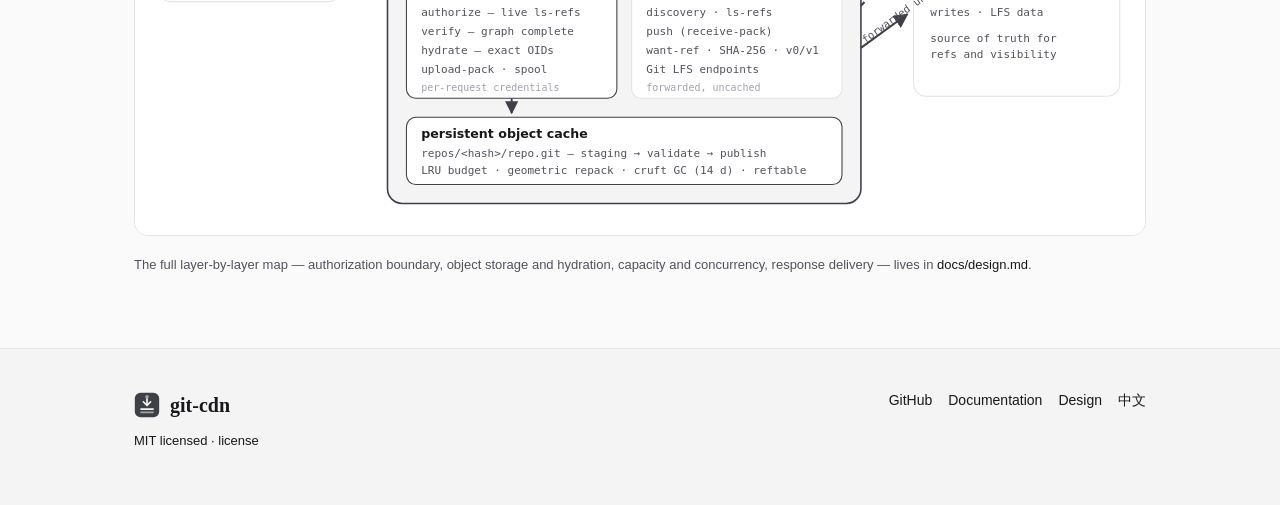
==== commit 507ea0a8: "site: refresh the test counts and describe the aggregate repo metrics" ====
--- a/index.html
+++ b/index.html
@@ -205,7 +205,7 @@
         an upstream response — HIT counts objects, not reused packs</div>
     </div>
     <p style="margin-top:26px;max-width:46em;color:var(--ink-soft)">
-      The behavior is pinned by 208 test functions across 42 files plus a
+      The behavior is pinned by 224 test functions across 47 files plus a
       fuzz target, race-enabled in CI, driving an authenticated
       <code>git http-backend</code> with standard Git clients —
       <a href="https://github.com/banyan-vcs/git-cdn/blob/main/docs/testing.md">docs/testing.md</a>.</p>
@@ -307,7 +307,10 @@
       <div class="card"><h3><span class="glyph">◍</span>Observable by default</h3>
         <p><code>/healthz</code> and <code>/metrics</code>: local,
         hydration, passthrough and authorization-denial counters, cache
-        bytes, evictions, in-flight requests. Structured JSON logs follow each
+        bytes, evictions, in-flight requests, and the repositories in
+        aggregate — how many, how idle, how large, how they split over
+        sites — without naming one. A Grafana dashboard kept in the
+        repository plots all of it. Structured JSON logs follow each
         request through its probe, hydration and pack preparation with its
         cache, pack-cache and auth-cache outcome; <code>-log-level DEBUG</code>
         adds native Git commands and queue times. Logs omit credentials and
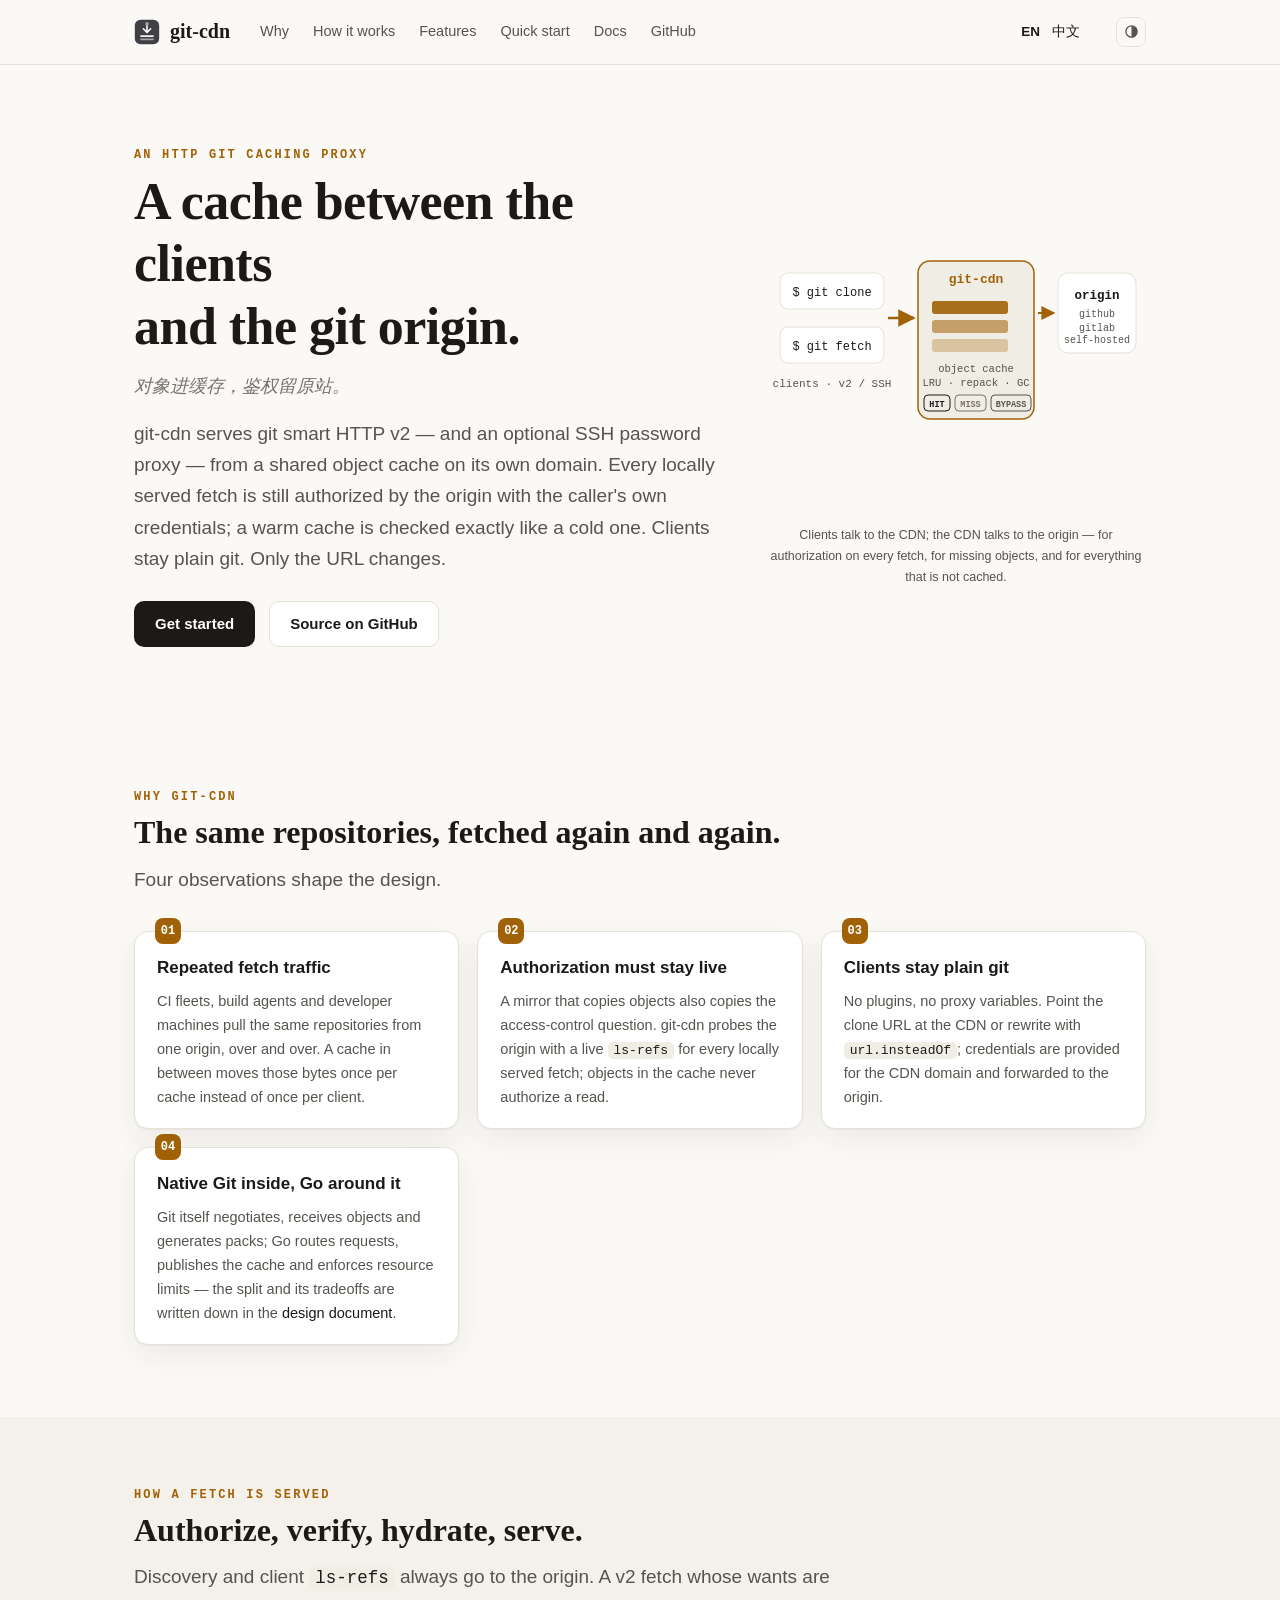
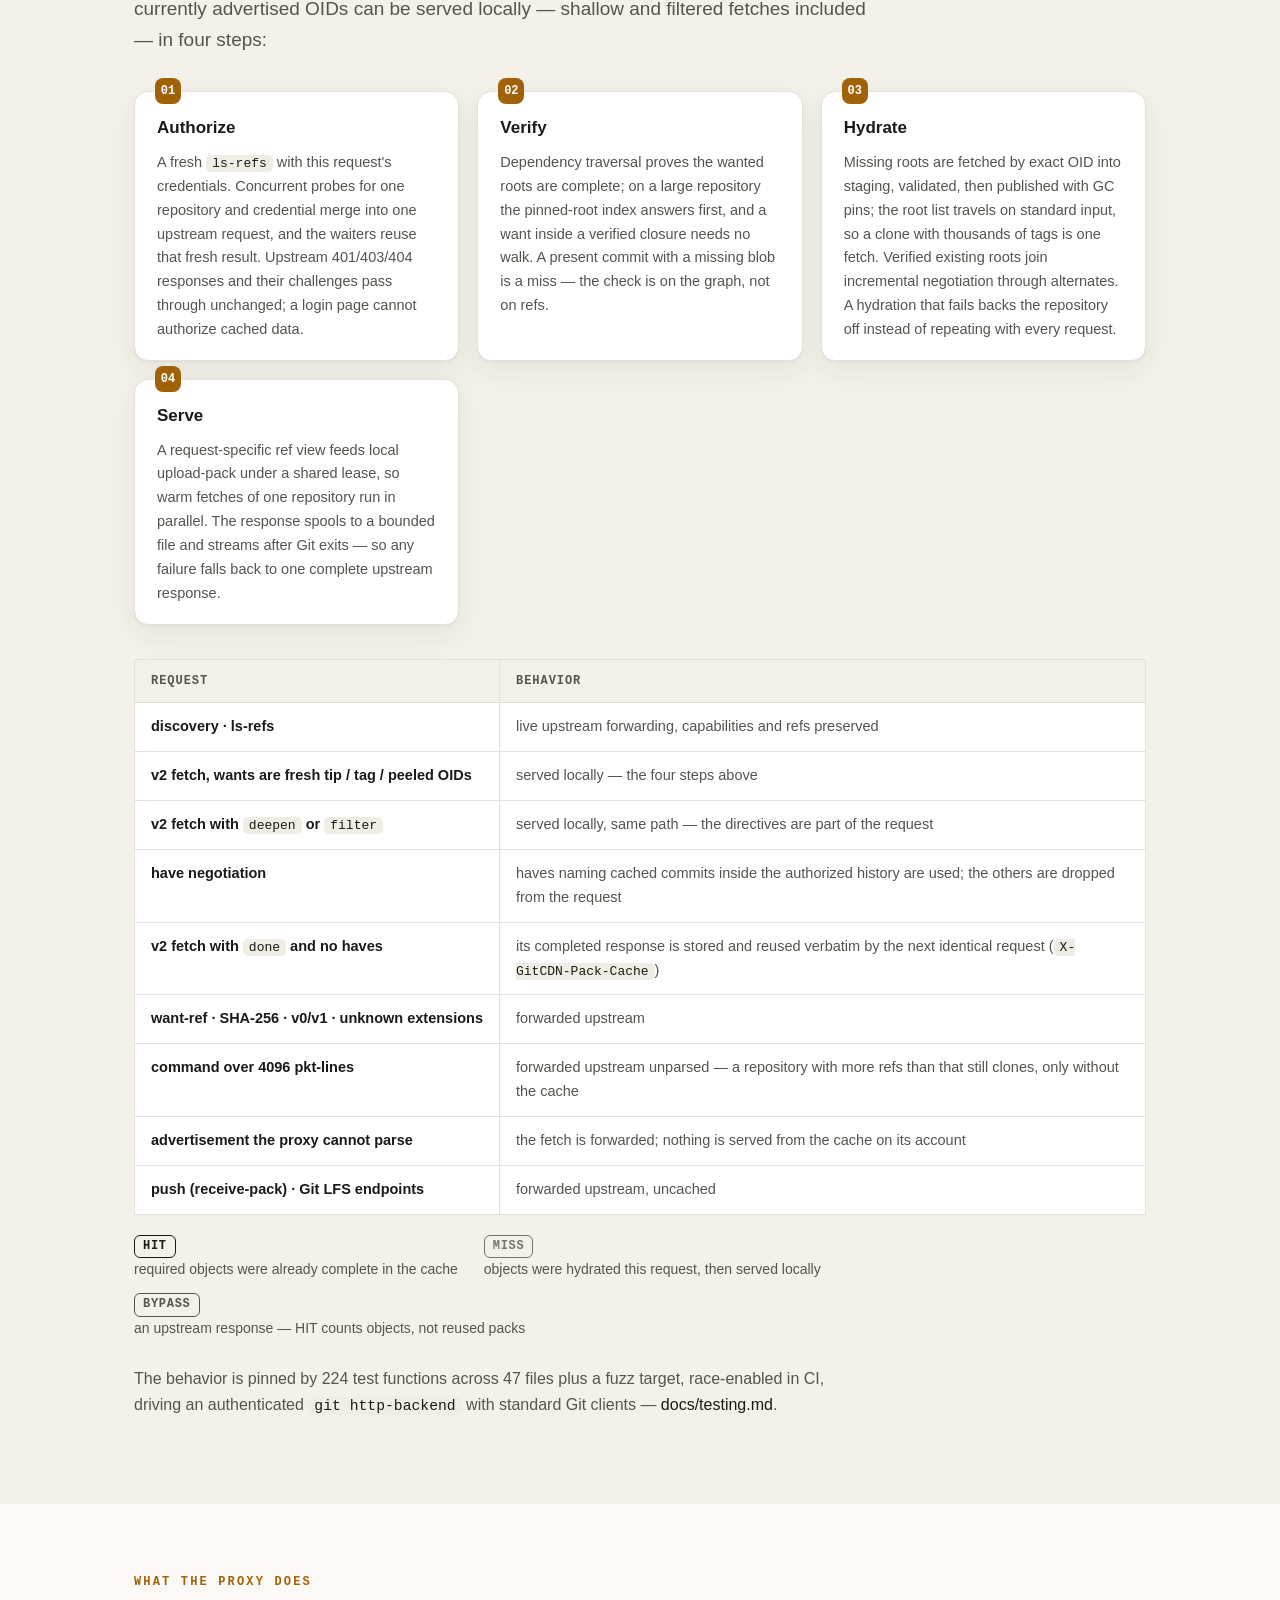
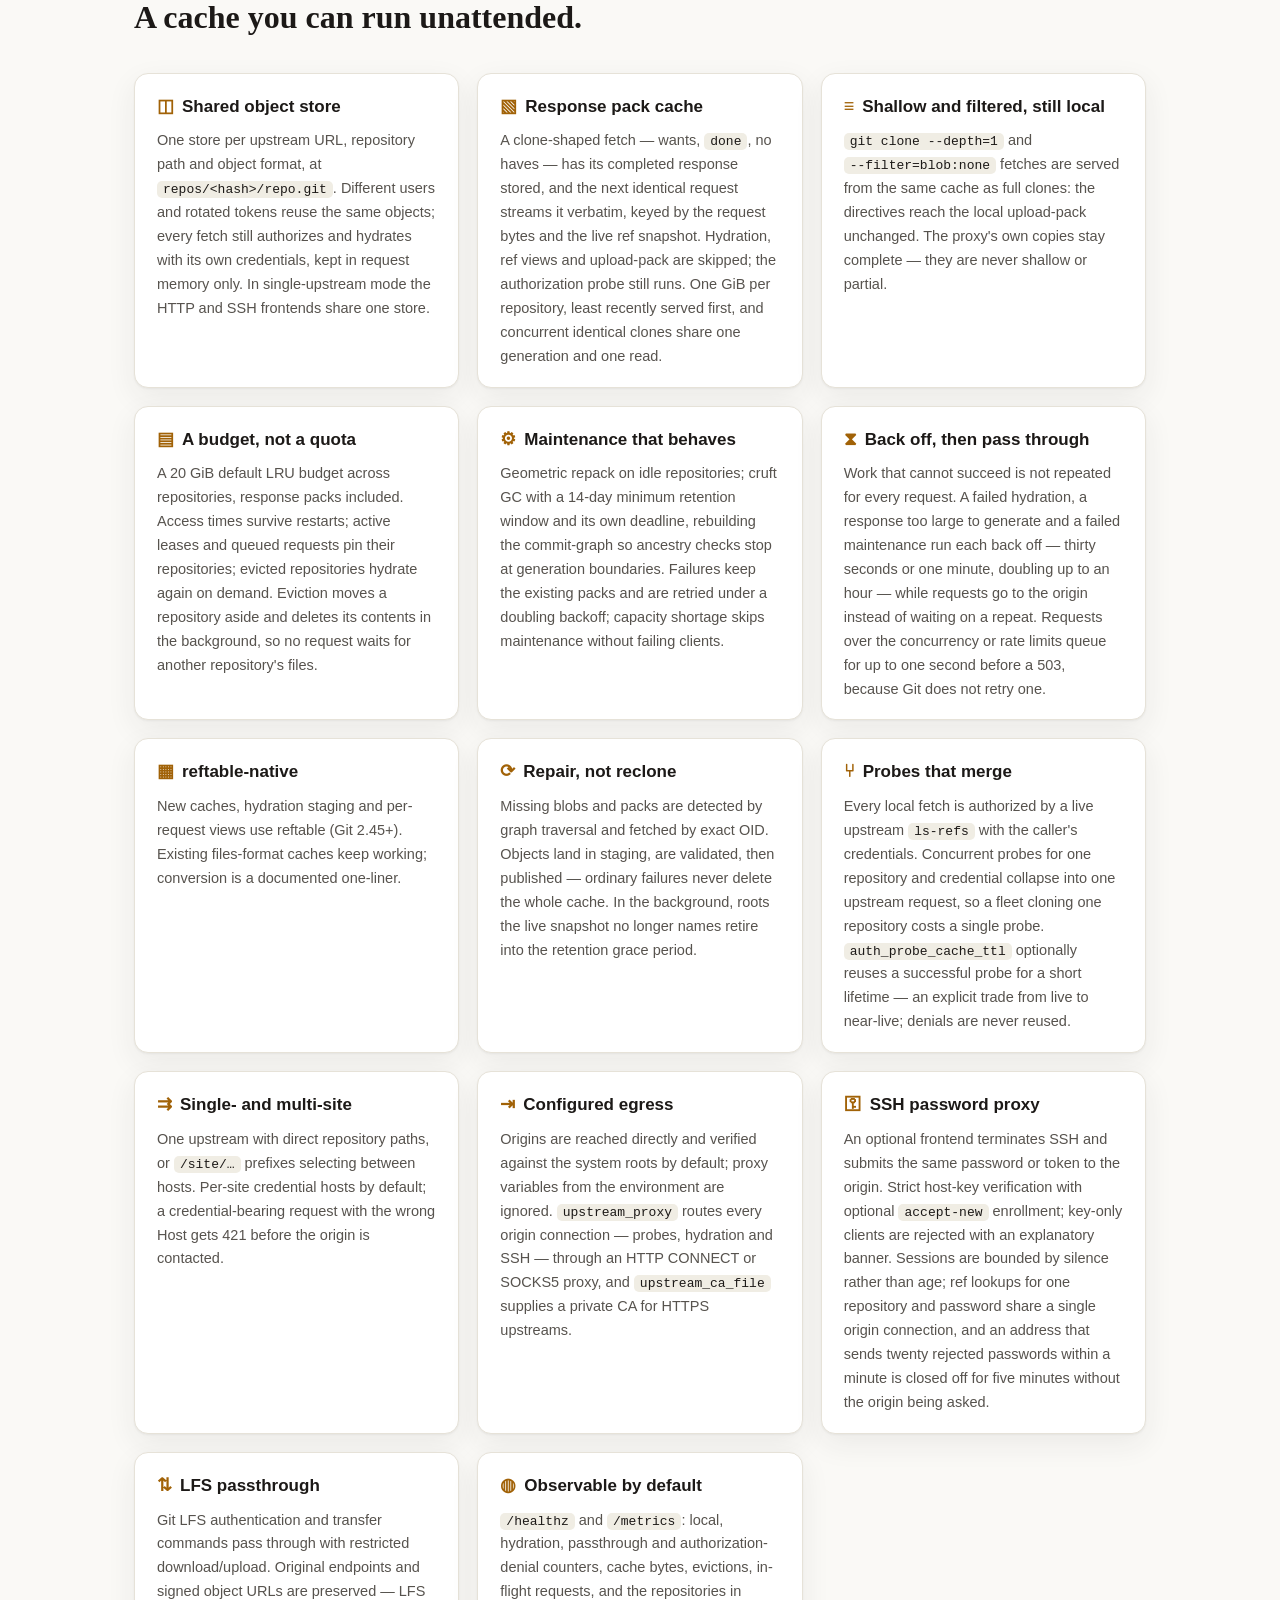
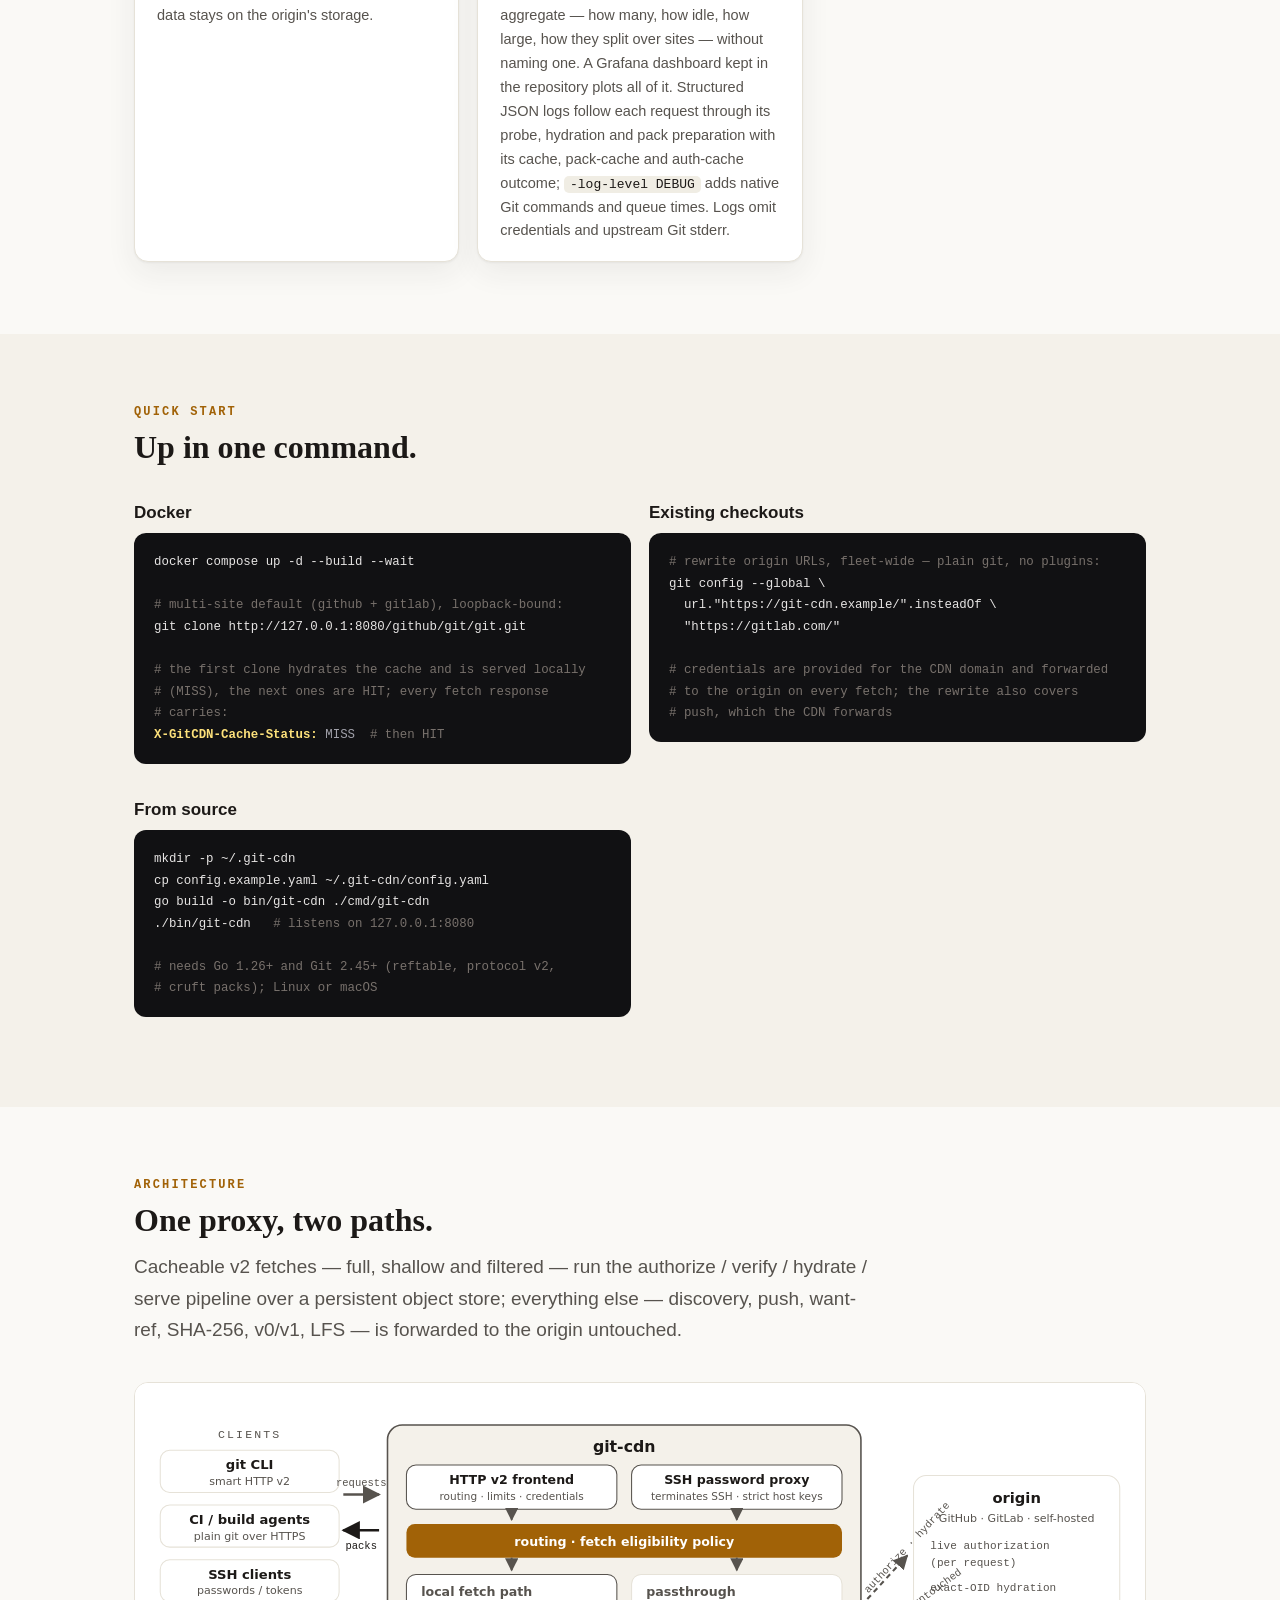
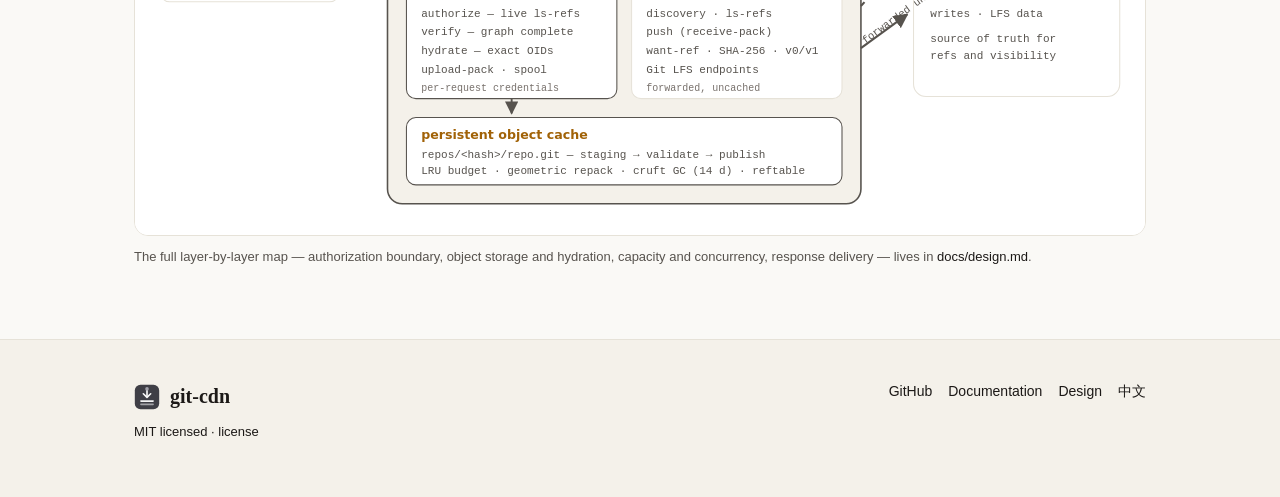
==== commit 46e997f9: "site: the figures follow the theme — inline the map as tokens" ====
--- a/index.html
+++ b/index.html
@@ -64,7 +64,7 @@
            aria-label="git clients fetch through git-cdn, which caches objects and contacts the origin for authorization, hydration and passthrough">
         <defs>
           <marker id="arr" viewBox="0 0 10 10" refX="9" refY="5" markerWidth="7" markerHeight="7" orient="auto-start-reverse">
-            <path d="M0 0 L10 5 L0 10 z" fill="var(--accent)"/>
+            <path d="M0 0 L10 5 L0 10 z" fill="var(--fig-accent)"/>
           </marker>
         </defs>
         <g font-family="ui-monospace, Consolas, monospace">
@@ -77,14 +77,14 @@
             <text x="66" y="178" text-anchor="middle" font-size="11" fill="var(--ink-soft)">clients · v2 / SSH</text>
           </g>
           <!-- clients -> cdn -->
-          <line x1="122" y1="109" x2="148" y2="109" stroke="var(--accent)" stroke-width="2.5" marker-end="url(#arr)"/>
+          <line x1="122" y1="109" x2="148" y2="109" stroke="var(--fig-accent)" stroke-width="2.5" marker-end="url(#arr)"/>
           <!-- cdn -->
           <g>
-            <rect x="152" y="52" width="116" height="158" rx="12" fill="var(--accent-soft)" stroke="var(--accent)" stroke-width="1.5"/>
-            <text x="210" y="74" text-anchor="middle" font-size="13" font-weight="600" fill="var(--accent-ink)">git-cdn</text>
-            <rect x="166" y="92" width="76" height="13" rx="3" fill="var(--accent)" opacity="0.9"/>
-            <rect x="166" y="111" width="76" height="13" rx="3" fill="var(--accent)" opacity="0.55"/>
-            <rect x="166" y="130" width="76" height="13" rx="3" fill="var(--accent)" opacity="0.3"/>
+            <rect x="152" y="52" width="116" height="158" rx="12" fill="var(--accent-soft)" stroke="var(--fig-accent)" stroke-width="1.5"/>
+            <text x="210" y="74" text-anchor="middle" font-size="13" font-weight="600" fill="var(--fig-accent)">git-cdn</text>
+            <rect x="166" y="92" width="76" height="13" rx="3" fill="var(--fig-accent)" opacity="0.9"/>
+            <rect x="166" y="111" width="76" height="13" rx="3" fill="var(--fig-accent)" opacity="0.55"/>
+            <rect x="166" y="130" width="76" height="13" rx="3" fill="var(--fig-accent)" opacity="0.3"/>
             <text x="210" y="163" text-anchor="middle" font-size="10.5" fill="var(--ink-soft)">object cache</text>
             <text x="210" y="177" text-anchor="middle" font-size="10.5" fill="var(--ink-soft)">LRU · repack · GC</text>
             <!-- cache status chips -->
@@ -98,7 +98,7 @@
             </g>
           </g>
           <!-- cdn -> origin: authorize, hydrate, passthrough (see caption) -->
-          <line x1="272" y1="104" x2="288" y2="104" stroke="var(--accent)" stroke-width="2" stroke-dasharray="5 4" marker-end="url(#arr)"/>
+          <line x1="272" y1="104" x2="288" y2="104" stroke="var(--fig-accent)" stroke-width="2" stroke-dasharray="5 4" marker-end="url(#arr)"/>
           <!-- origin -->
           <g>
             <rect x="292" y="64" width="78" height="80" rx="10" fill="var(--card)" stroke="var(--line)"/>
@@ -374,7 +374,118 @@
       SHA-256, v0/v1, LFS — is forwarded to the origin untouched.</p>
     </div>
     <figure class="arch">
-      <img src="assets/architecture.svg" alt="git-cdn architecture: git and SSH clients reach the HTTP v2 frontend or the SSH password proxy; a routing and eligibility policy sends cacheable v2 fetches, including shallow and filtered ones, through authorization, verification, exact-OID hydration and local upload-pack over a persistent object cache with LRU, geometric repack and cruft GC, while push, want-ref, SHA-256, v0/v1 and LFS requests pass through to the origin" loading="lazy">
+      <svg xmlns="http://www.w3.org/2000/svg" viewBox="0 0 960 430" font-family="system-ui, 'Segoe UI', 'Noto Sans', sans-serif" role="img" aria-label="git-cdn architecture: git and SSH clients reach the HTTP v2 frontend or the SSH password proxy; a routing and eligibility policy sends cacheable v2 fetches, including shallow and filtered ones, through authorization, verification, exact-OID hydration and local upload-pack over a persistent object cache with LRU, geometric repack and cruft GC, while push, want-ref, SHA-256, v0/v1 and LFS requests pass through to the origin">
+        <defs>
+          <marker id="a" viewBox="0 0 10 10" refX="9" refY="5" markerWidth="7" markerHeight="7" orient="auto-start-reverse">
+            <path d="M0 0 L10 5 L0 10 z" fill="var(--ink-soft)"/>
+          </marker>
+          <marker id="g" viewBox="0 0 10 10" refX="9" refY="5" markerWidth="7" markerHeight="7" orient="auto-start-reverse">
+            <path d="M0 0 L10 5 L0 10 z" fill="var(--ink)"/>
+          </marker>
+        </defs>
+      
+        <rect x="0" y="0" width="960" height="430" fill="var(--card)"/>
+      
+        <!-- clients -->
+        <g text-anchor="middle">
+          <text x="109" y="52" font-size="11" fill="var(--ink-soft)" font-family="ui-monospace, Consolas, monospace" letter-spacing="2">CLIENTS</text>
+          <rect x="24" y="64" width="170" height="40" rx="9" fill="var(--card)" stroke="var(--line)"/>
+          <text x="109" y="82" font-size="12.5" font-weight="600" fill="var(--ink)">git CLI</text>
+          <text x="109" y="97" font-size="10.5" fill="var(--ink-soft)">smart HTTP v2</text>
+          <rect x="24" y="116" width="170" height="40" rx="9" fill="var(--card)" stroke="var(--line)"/>
+          <text x="109" y="134" font-size="12.5" font-weight="600" fill="var(--ink)">CI / build agents</text>
+          <text x="109" y="149" font-size="10.5" fill="var(--ink-soft)">plain git over HTTPS</text>
+          <rect x="24" y="168" width="170" height="40" rx="9" fill="var(--card)" stroke="var(--line)"/>
+          <text x="109" y="186" font-size="12.5" font-weight="600" fill="var(--ink)">SSH clients</text>
+          <text x="109" y="201" font-size="10.5" fill="var(--ink-soft)">passwords / tokens</text>
+        </g>
+      
+        <!-- requests / responses -->
+        <g font-size="10" fill="var(--ink-soft)" font-family="ui-monospace, Consolas, monospace" text-anchor="middle">
+          <line x1="198" y1="106" x2="232" y2="106" stroke="var(--ink-soft)" stroke-width="2.5" marker-end="url(#a)"/>
+          <text x="215" y="98">requests</text>
+          <line x1="232" y1="140" x2="198" y2="140" stroke="var(--ink)" stroke-width="2.5" marker-end="url(#g)"/>
+          <text x="215" y="158" fill="var(--ink)">packs</text>
+        </g>
+      
+        <!-- git-cdn container -->
+        <rect x="240" y="40" width="450" height="360" rx="14" fill="var(--bg-soft)" stroke="var(--ink-soft)" stroke-width="1.5"/>
+        <text x="465" y="66" text-anchor="middle" font-size="15" font-weight="700" fill="var(--ink)">git-cdn</text>
+      
+        <!-- frontends -->
+        <g text-anchor="middle">
+          <rect x="258" y="78" width="200" height="42" rx="9" fill="var(--card)" stroke="var(--ink-soft)"/>
+          <text x="358" y="96" font-size="12" font-weight="600" fill="var(--ink)">HTTP v2 frontend</text>
+          <text x="358" y="111" font-size="10" fill="var(--ink-soft)">routing · limits · credentials</text>
+          <rect x="472" y="78" width="200" height="42" rx="9" fill="var(--card)" stroke="var(--ink-soft)"/>
+          <text x="572" y="96" font-size="12" font-weight="600" fill="var(--ink)">SSH password proxy</text>
+          <text x="572" y="111" font-size="10" fill="var(--ink-soft)">terminates SSH · strict host keys</text>
+        </g>
+      
+        <g stroke="var(--ink-soft)" stroke-width="1.8">
+          <line x1="358" y1="120" x2="358" y2="130" marker-end="url(#a)"/>
+          <line x1="572" y1="120" x2="572" y2="130" marker-end="url(#a)"/>
+        </g>
+      
+        <!-- eligibility policy -->
+        <rect x="258" y="134" width="414" height="32" rx="8" fill="var(--fig-accent)"/>
+        <text x="465" y="155" text-anchor="middle" font-size="12" font-weight="600" fill="var(--on-accent)">routing · fetch eligibility policy</text>
+      
+        <g stroke="var(--ink-soft)" stroke-width="1.8">
+          <line x1="358" y1="166" x2="358" y2="178" marker-end="url(#a)"/>
+          <line x1="572" y1="166" x2="572" y2="178" marker-end="url(#a)"/>
+        </g>
+      
+        <!-- lane A: local fetch path -->
+        <rect x="258" y="182" width="200" height="118" rx="9" fill="var(--card)" stroke="var(--ink-soft)"/>
+        <text x="272" y="202" font-size="12" font-weight="600" fill="var(--ink-soft)">local fetch path</text>
+        <g font-size="10.5" fill="var(--ink-soft)" font-family="ui-monospace, Consolas, monospace">
+          <text x="272" y="222">authorize — live ls-refs</text>
+          <text x="272" y="240">verify — graph complete</text>
+          <text x="272" y="258">hydrate — exact OIDs</text>
+          <text x="272" y="276">upload-pack · spool</text>
+        </g>
+        <text x="272" y="293" font-size="9.5" fill="var(--flow)" font-family="ui-monospace, Consolas, monospace">per-request credentials</text>
+      
+        <!-- lane B: passthrough -->
+        <rect x="472" y="182" width="200" height="118" rx="9" fill="var(--card)" stroke="var(--line)"/>
+        <text x="486" y="202" font-size="12" font-weight="600" fill="var(--ink-soft)">passthrough</text>
+        <g font-size="10.5" fill="var(--ink-soft)" font-family="ui-monospace, Consolas, monospace">
+          <text x="486" y="222">discovery · ls-refs</text>
+          <text x="486" y="240">push (receive-pack)</text>
+          <text x="486" y="258">want-ref · SHA-256 · v0/v1</text>
+          <text x="486" y="276">Git LFS endpoints</text>
+        </g>
+        <text x="486" y="293" font-size="9.5" fill="var(--flow)" font-family="ui-monospace, Consolas, monospace">forwarded, uncached</text>
+      
+        <!-- object cache -->
+        <line x1="358" y1="300" x2="358" y2="314" stroke="var(--ink-soft)" stroke-width="1.8" marker-end="url(#a)"/>
+        <rect x="258" y="318" width="414" height="64" rx="9" fill="var(--card)" stroke="var(--ink-soft)"/>
+        <text x="272" y="338" font-size="12" font-weight="600" fill="var(--fig-accent)">persistent object cache</text>
+        <text x="272" y="356" font-size="10.5" fill="var(--ink-soft)" font-family="ui-monospace, Consolas, monospace">repos/&lt;hash&gt;/repo.git — staging → validate → publish</text>
+        <text x="272" y="372" font-size="10.5" fill="var(--ink-soft)" font-family="ui-monospace, Consolas, monospace">LRU budget · geometric repack · cruft GC (14 d) · reftable</text>
+      
+        <!-- origin -->
+        <rect x="740" y="88" width="196" height="210" rx="12" fill="var(--card)" stroke="var(--line)"/>
+        <text x="838" y="114" text-anchor="middle" font-size="14" font-weight="700" fill="var(--ink)">origin</text>
+        <text x="838" y="132" text-anchor="middle" font-size="10.5" fill="var(--ink-soft)">GitHub · GitLab · self-hosted</text>
+        <g font-size="10.5" fill="var(--ink-soft)" font-family="ui-monospace, Consolas, monospace">
+          <text x="756" y="158">live authorization</text>
+          <text x="756" y="174">(per request)</text>
+          <text x="756" y="198">exact-OID hydration</text>
+          <text x="756" y="222">writes · LFS data</text>
+          <text x="756" y="246">source of truth for</text>
+          <text x="756" y="262">refs and visibility</text>
+        </g>
+      
+        <!-- container -> origin arrows -->
+        <g font-size="10" fill="var(--ink-soft)" font-family="ui-monospace, Consolas, monospace">
+          <line x1="690" y1="212" x2="734" y2="164" stroke="var(--ink-soft)" stroke-width="2" stroke-dasharray="5 4" marker-end="url(#a)"/>
+          <text transform="translate(697 200) rotate(-47)">authorize · hydrate</text>
+          <line x1="690" y1="252" x2="734" y2="220" stroke="var(--ink-soft)" stroke-width="2" marker-end="url(#a)"/>
+          <text transform="translate(694 248) rotate(-36)">forwarded untouched</text>
+        </g>
+      </svg>
       <figcaption>The full layer-by-layer map — authorization boundary,
       object storage and hydration, capacity and concurrency, response
       delivery — lives in
--- a/assets/style.css
+++ b/assets/style.css
@@ -1,20 +1,24 @@
 :root {
-  --bg: #fafafa;
-  --bg-soft: #f4f4f5;
+  --bg: #faf9f6;
+  --bg-soft: #f4f1ea;
   --card: #ffffff;
-  --ink: #18181b;
-  --ink-soft: #52525b;
-  --line: #e4e4e7;
-  --accent: #18181b;
+  --ink: #1c1917;
+  --ink-soft: #57534e;
+  --line: #e6e2d8;
+  --accent: #1c1917;
   --accent-ink: #000000;
   --on-accent: #ffffff;
-  --accent-soft: #f4f4f5;
-  --flow: #71717a;
-  --hit: #18181b;
+  --accent-soft: #f0ede4;
+  --flow: #78716c;
+  --hit: #1c1917;
+  --mark: #a16207;
+  --ctl: #a16207;
+  --sel: rgba(252, 216, 84, 0.45);
+  --fig-accent: #a16207;
   --code-bg: #111113;
-  --code-ink: #e4e4e7;
-  --code-cmt: #71717a;
-  --shadow: 0 1px 2px rgba(24, 24, 27, 0.05), 0 10px 30px rgba(24, 24, 27, 0.07);
+  --code-ink: #e7e5e4;
+  --code-cmt: #78716c;
+  --shadow: 0 1px 2px rgba(41, 37, 36, 0.05), 0 10px 30px rgba(41, 37, 36, 0.07);
   color-scheme: light;
 }
 /* ---- automatic dark mode, and the manual override (the header toggle):
@@ -34,6 +38,10 @@
     --accent-soft: #1d1d20;
     --flow: #a1a1aa;
     --hit: #edede8;
+    --mark: #a1a1aa;
+    --ctl: #fcd854;
+    --sel: rgba(252, 216, 84, 0.22);
+    --fig-accent: #fcd854;
     --code-bg: #0a0a0b;
     --code-ink: #d4d4d8;
     --code-cmt: #71717a;
@@ -42,22 +50,26 @@
   }
 }
 html[data-theme="light"] {
-  --bg: #fafafa;
-  --bg-soft: #f4f4f5;
+  --bg: #faf9f6;
+  --bg-soft: #f4f1ea;
   --card: #ffffff;
-  --ink: #18181b;
-  --ink-soft: #52525b;
-  --line: #e4e4e7;
-  --accent: #18181b;
+  --ink: #1c1917;
+  --ink-soft: #57534e;
+  --line: #e6e2d8;
+  --accent: #1c1917;
   --accent-ink: #000000;
   --on-accent: #ffffff;
-  --accent-soft: #f4f4f5;
-  --flow: #71717a;
-  --hit: #18181b;
+  --accent-soft: #f0ede4;
+  --flow: #78716c;
+  --hit: #1c1917;
+  --mark: #a16207;
+  --ctl: #a16207;
+  --sel: rgba(252, 216, 84, 0.45);
+  --fig-accent: #a16207;
   --code-bg: #111113;
-  --code-ink: #e4e4e7;
-  --code-cmt: #71717a;
-  --shadow: 0 1px 2px rgba(24, 24, 27, 0.05), 0 10px 30px rgba(24, 24, 27, 0.07);
+  --code-ink: #e7e5e4;
+  --code-cmt: #78716c;
+  --shadow: 0 1px 2px rgba(41, 37, 36, 0.05), 0 10px 30px rgba(41, 37, 36, 0.07);
   color-scheme: light;
 }
 html[data-theme="dark"] {
@@ -73,6 +85,10 @@
   --accent-soft: #1d1d20;
   --flow: #a1a1aa;
   --hit: #edede8;
+  --mark: #a1a1aa;
+  --ctl: #fcd854;
+  --sel: rgba(252, 216, 84, 0.22);
+  --fig-accent: #fcd854;
   --code-bg: #0a0a0b;
   --code-ink: #d4d4d8;
   --code-cmt: #71717a;
@@ -92,6 +108,13 @@
   font: 16px/1.65 -apple-system, BlinkMacSystemFont, "Segoe UI", Roboto, "Helvetica Neue", Arial, "Noto Sans", sans-serif;
   -webkit-text-size-adjust: 100%;
 }
+::selection {
+  background: var(--sel);
+}
+:focus-visible {
+  outline: 2px solid var(--ctl);
+  outline-offset: 2px;
+}
 /* ---------- layout ---------- */
 .wrap {
   max-width: 1060px;
@@ -142,13 +165,14 @@
 }
 a:hover {
   text-decoration: underline;
+  text-decoration-color: var(--mark);
 }
 .kicker {
   display: block;
   font: 600 12px/1 ui-monospace, "Cascadia Code", Consolas, monospace;
   letter-spacing: 0.18em;
   text-transform: uppercase;
-  color: var(--flow);
+  color: var(--mark);
   margin-bottom: 10px;
 }
 .section-head {
@@ -276,7 +300,13 @@
   background: var(--card);
 }
 .btn.ghost:hover {
-  border-color: var(--accent);
+  border-color: var(--ctl);
+}
+/* hover/focus feedback eases in instead of snapping */
+.btn,
+nav.main a,
+.theme-toggle {
+  transition: color 0.15s ease, background-color 0.15s ease, border-color 0.15s ease;
 }
 /* the theme toggle in the header: an icon-only ghost button */
 .theme-toggle {
@@ -295,7 +325,7 @@
 }
 .theme-toggle:hover {
   color: var(--ink);
-  border-color: var(--accent);
+  border-color: var(--ctl);
 }
 .theme-toggle svg {
   width: 15px;
@@ -323,7 +353,7 @@
 }
 .card .glyph {
   font-size: 18px;
-  color: var(--flow);
+  color: var(--mark);
 }
 .card p {
   color: var(--ink-soft);
@@ -349,7 +379,7 @@
   position: absolute;
   top: -14px;
   left: 20px;
-  background: var(--accent);
+  background: var(--ctl);
   color: var(--on-accent);
   font: 700 12px/26px ui-monospace, Consolas, monospace;
   width: 26px;
@@ -480,8 +510,11 @@
 figure.arch {
   margin: 0;
 }
-figure.arch img {
+figure.arch img,
+figure.arch svg {
+  display: block;
   width: 100%;
+  height: auto;
   border-radius: 14px;
   border: 1px solid var(--line);
   background: var(--card);
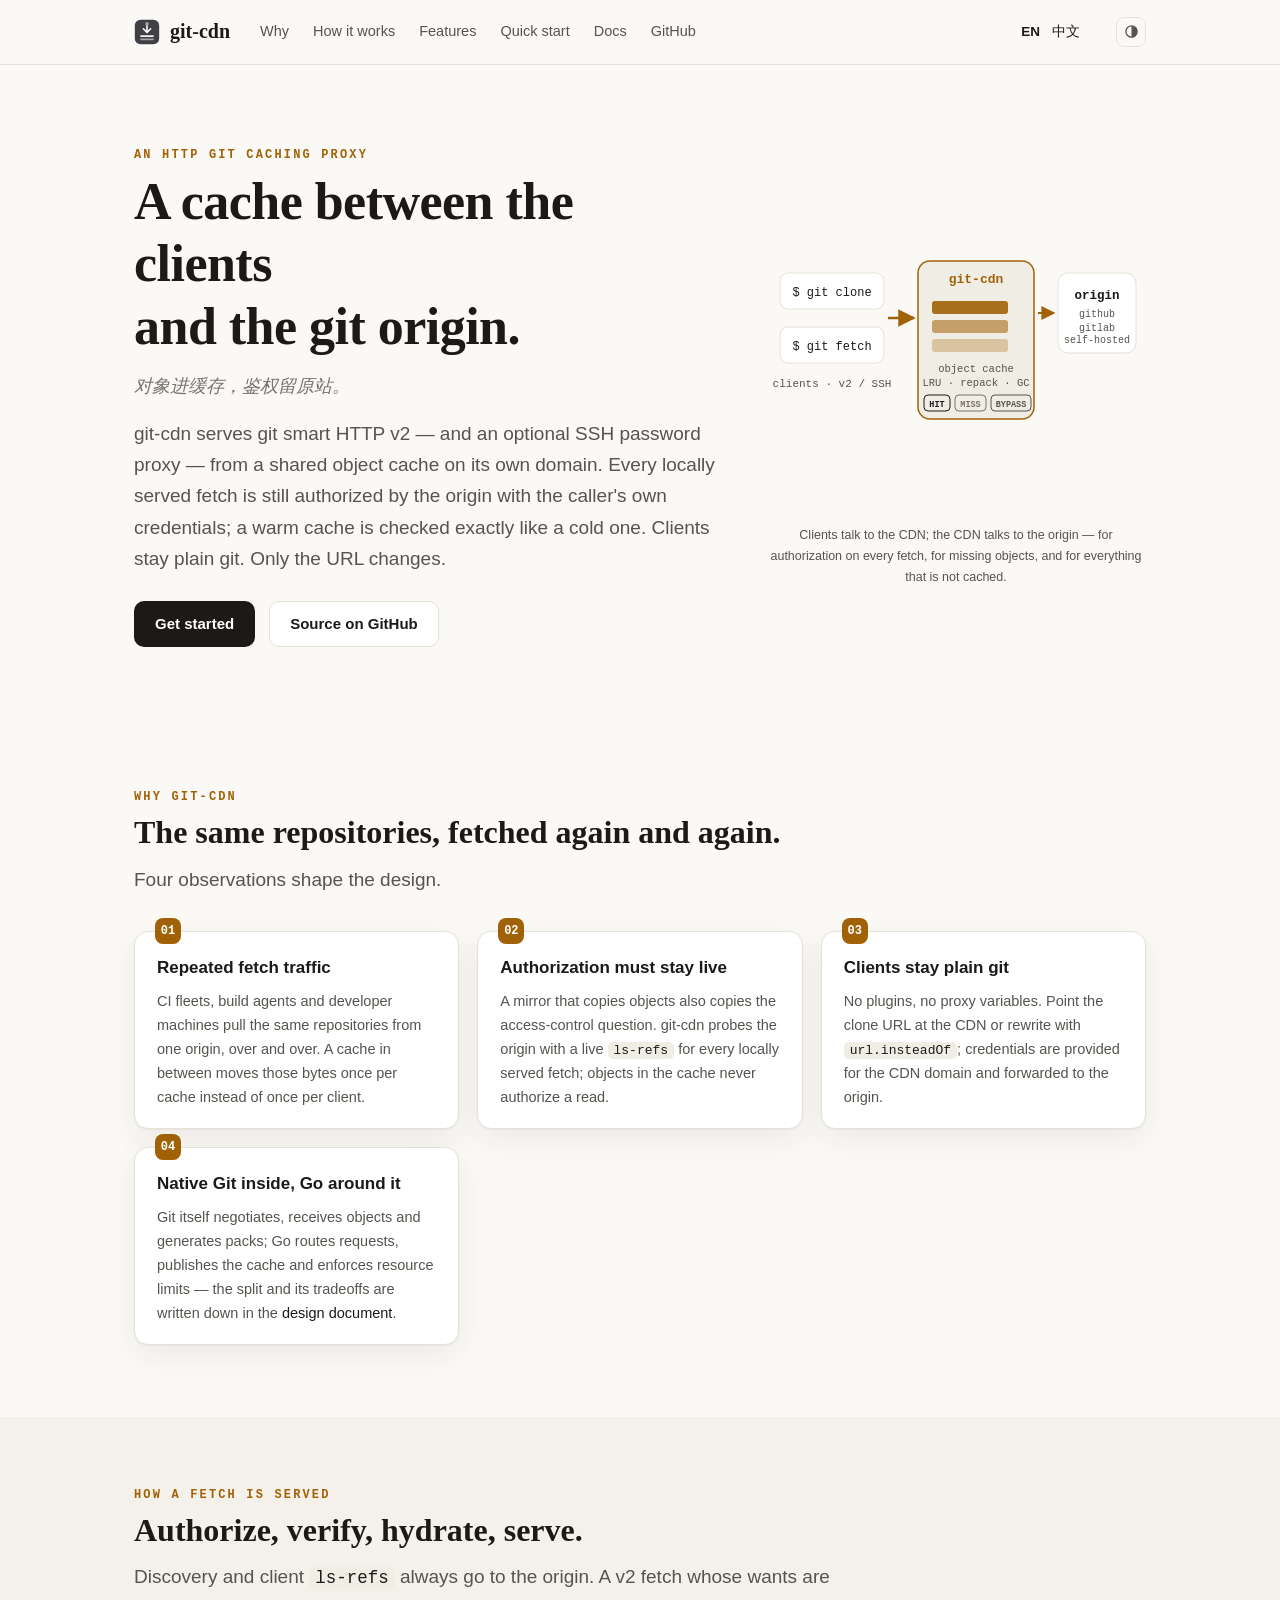
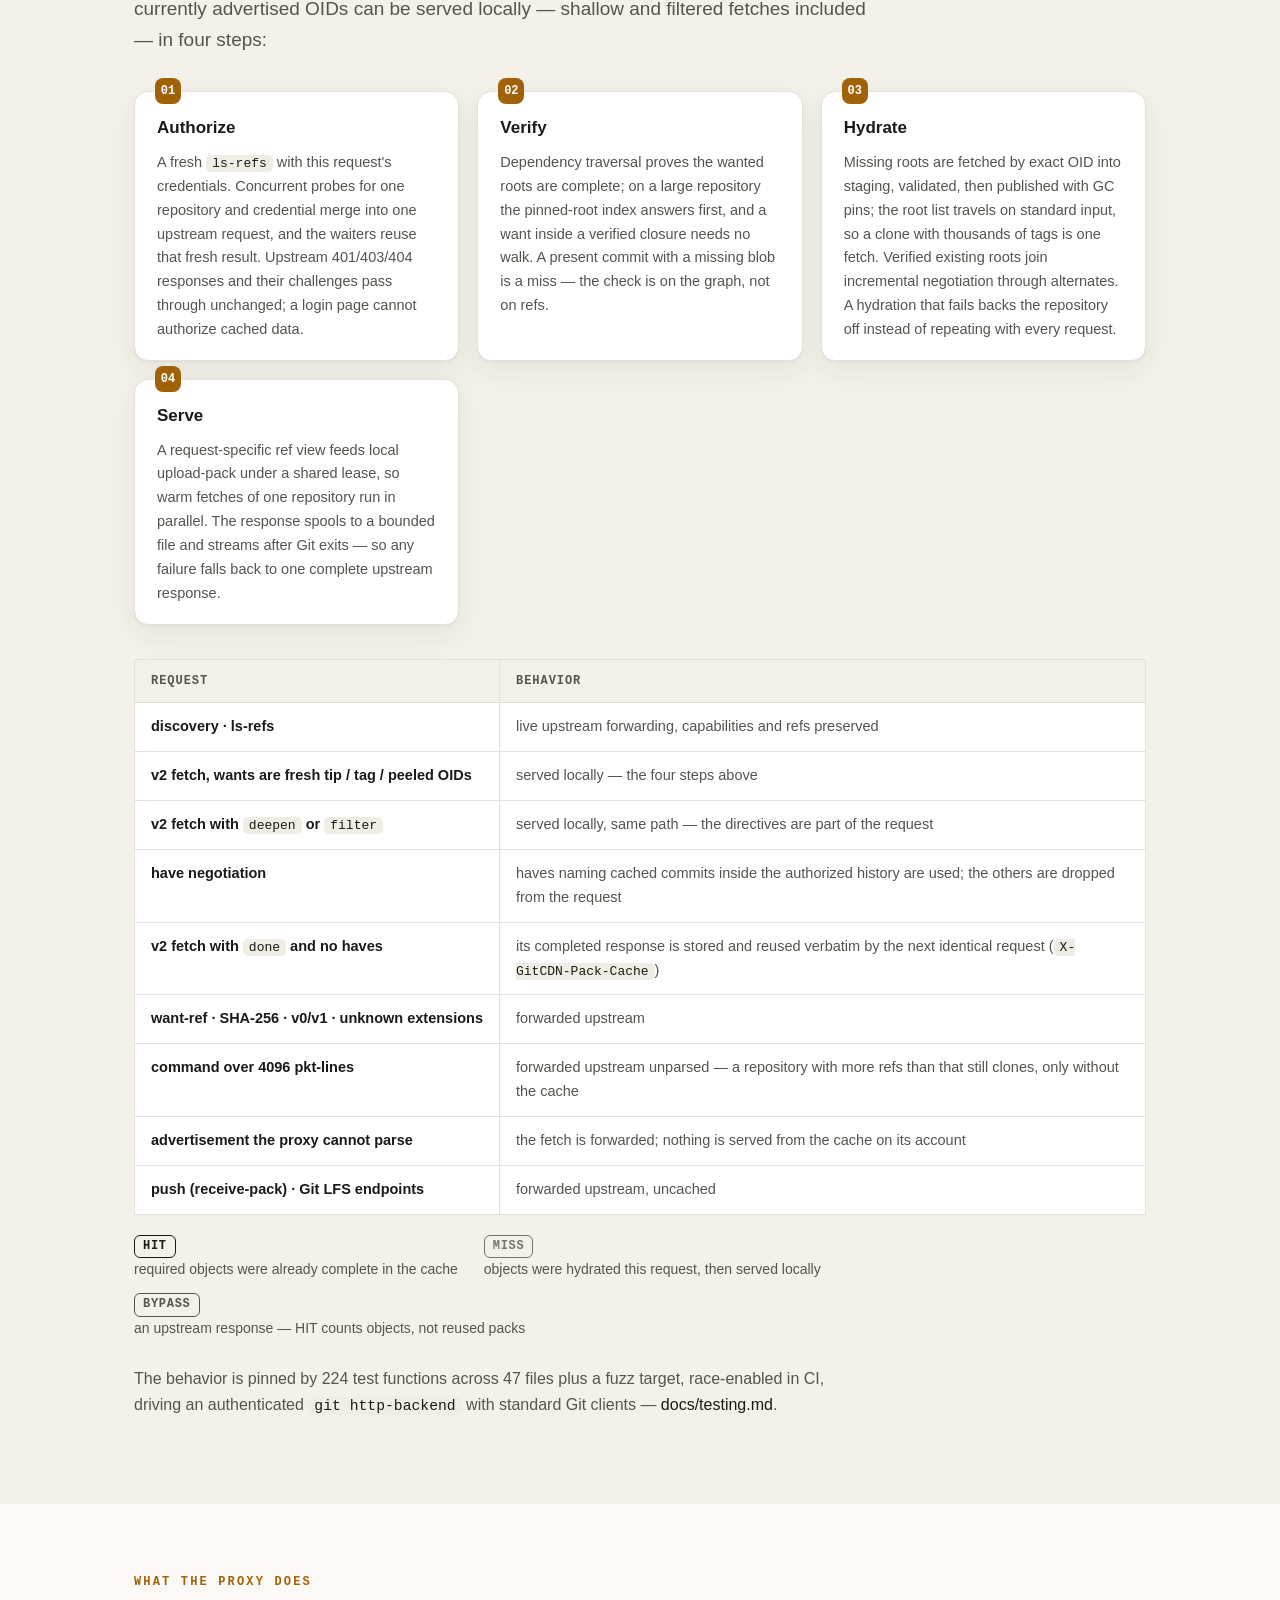
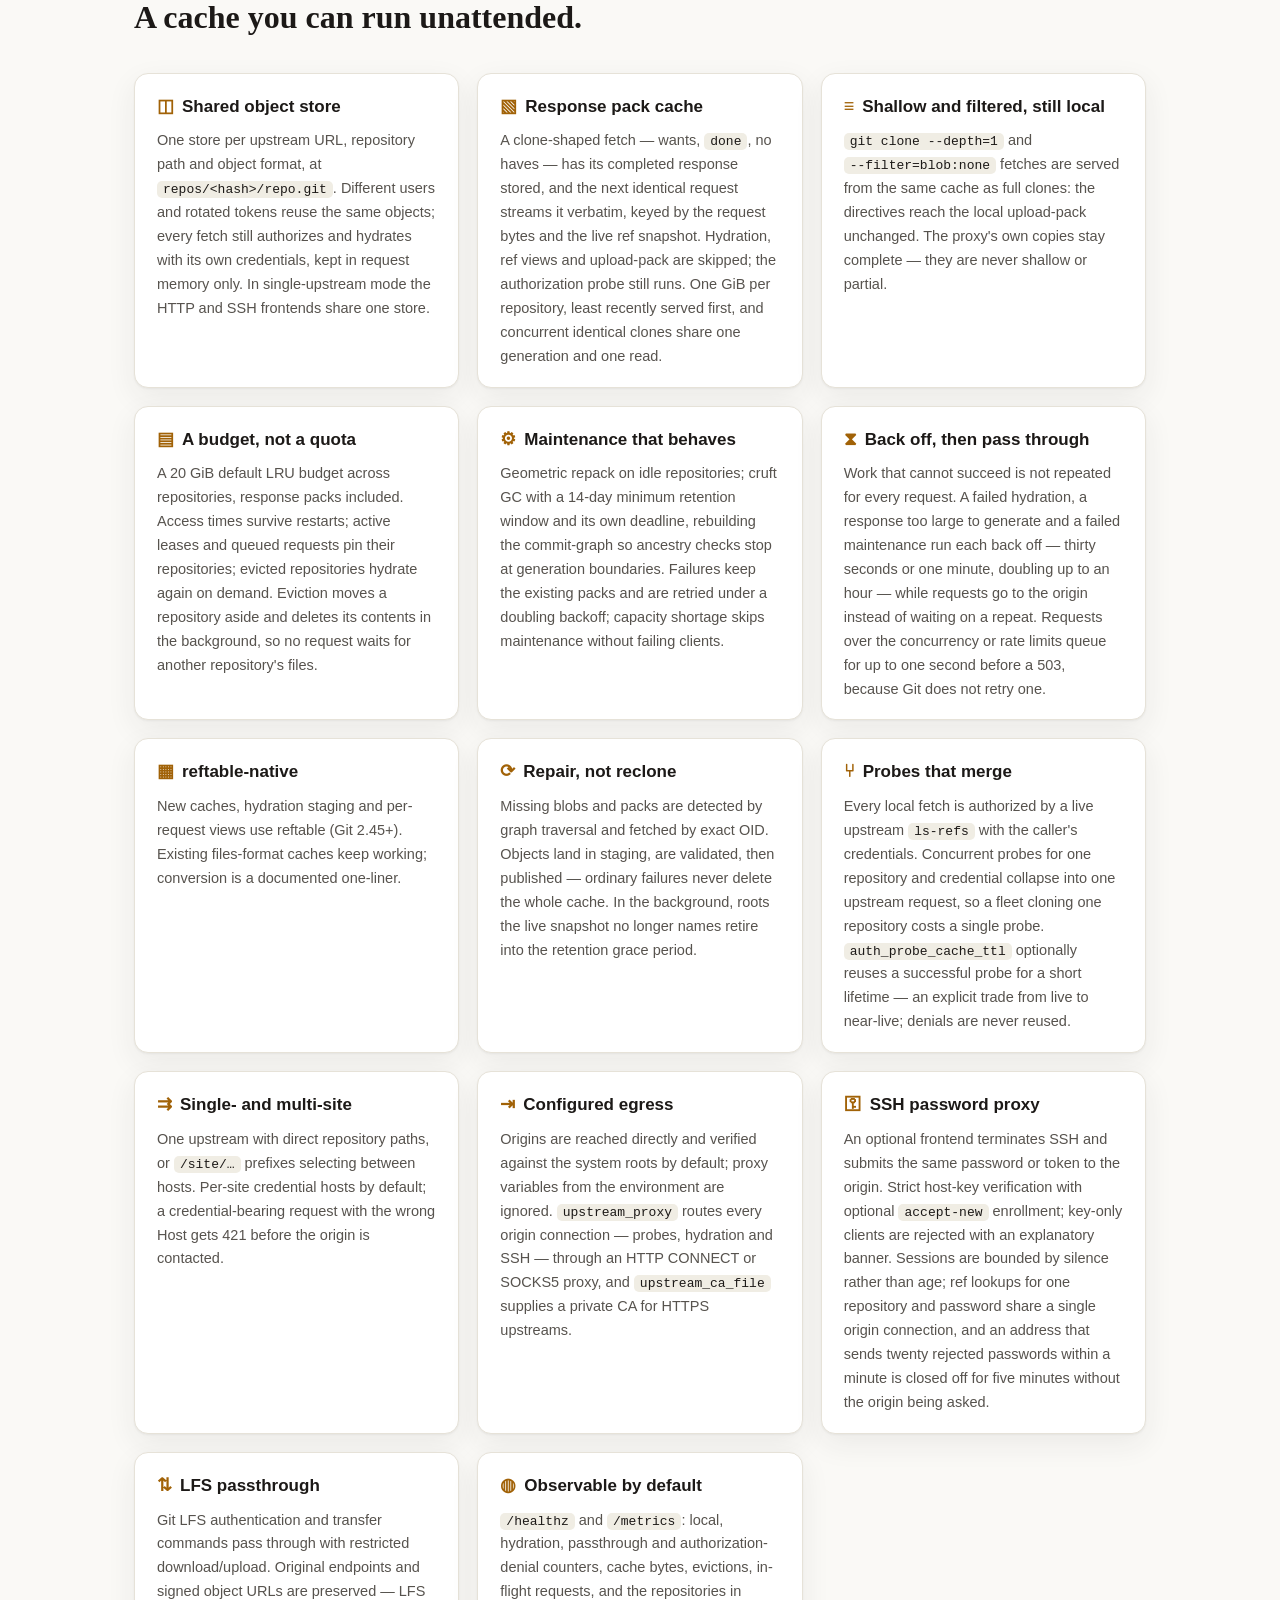
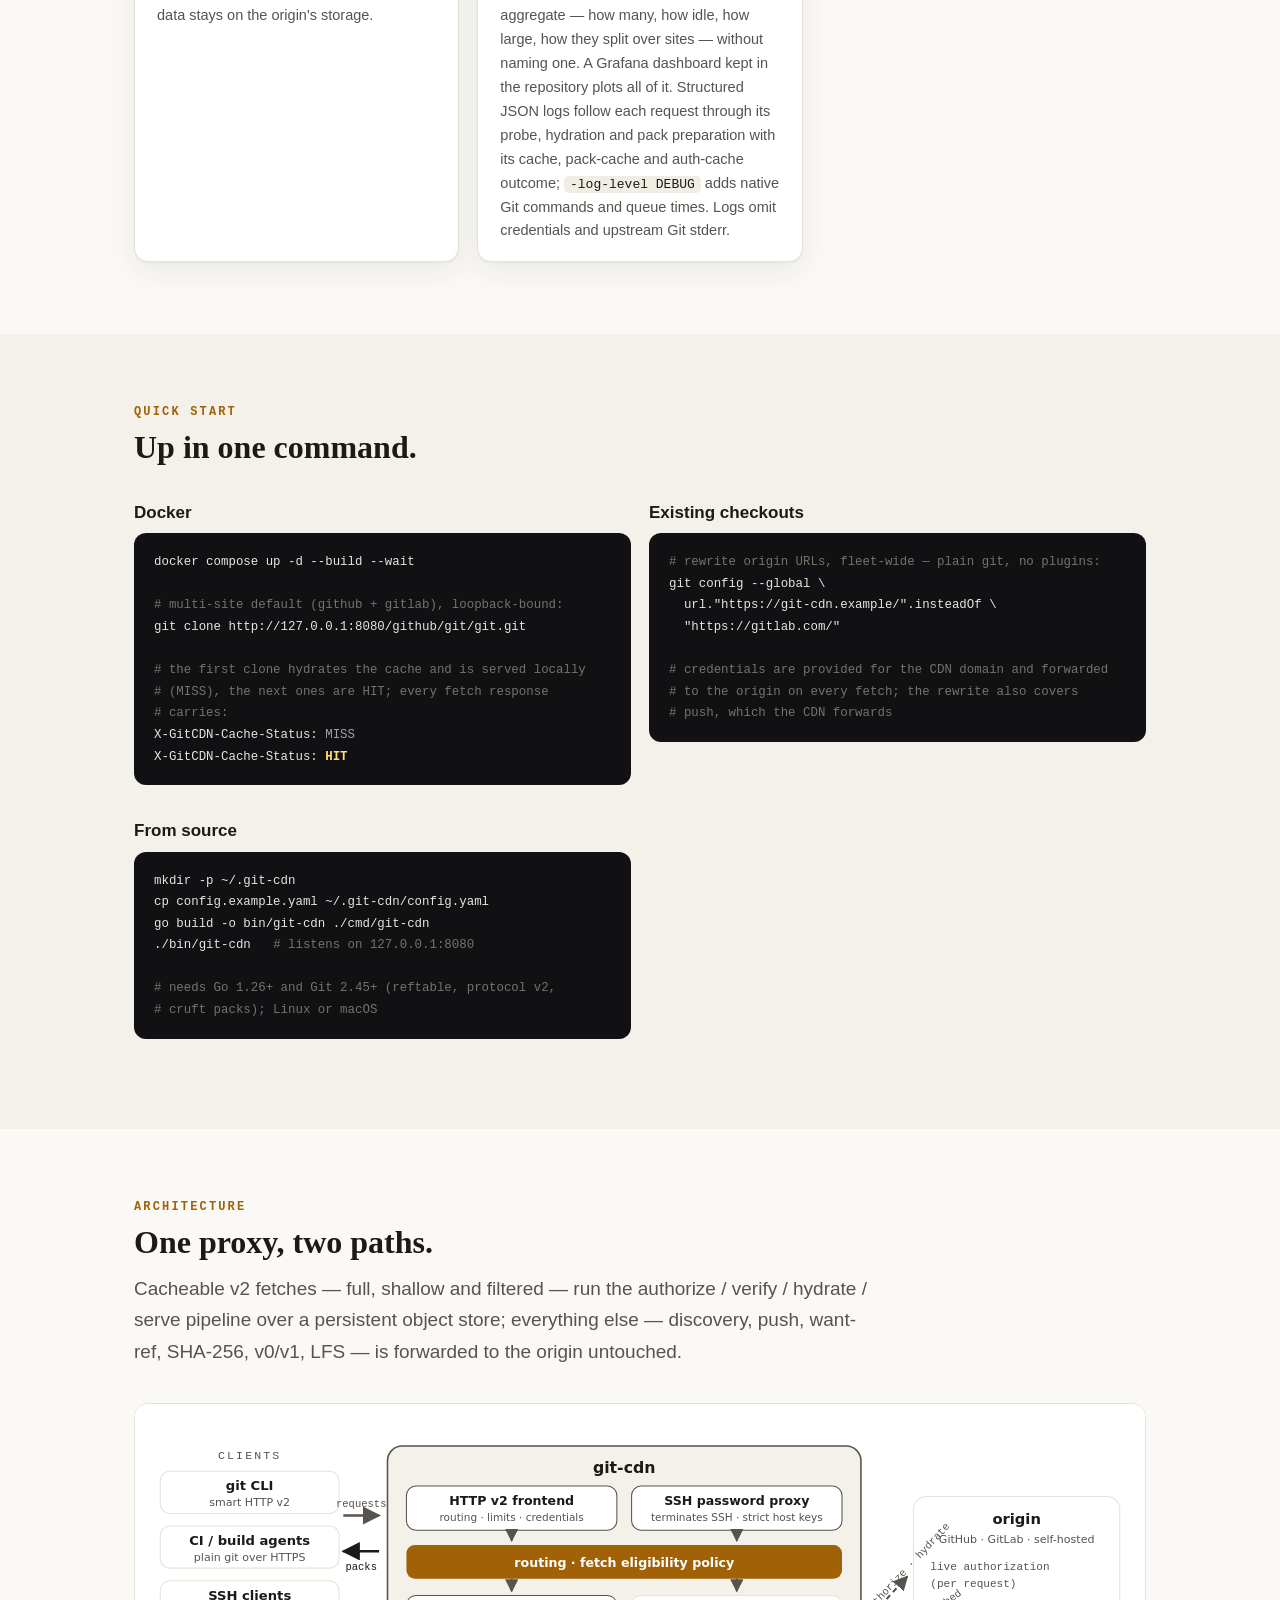
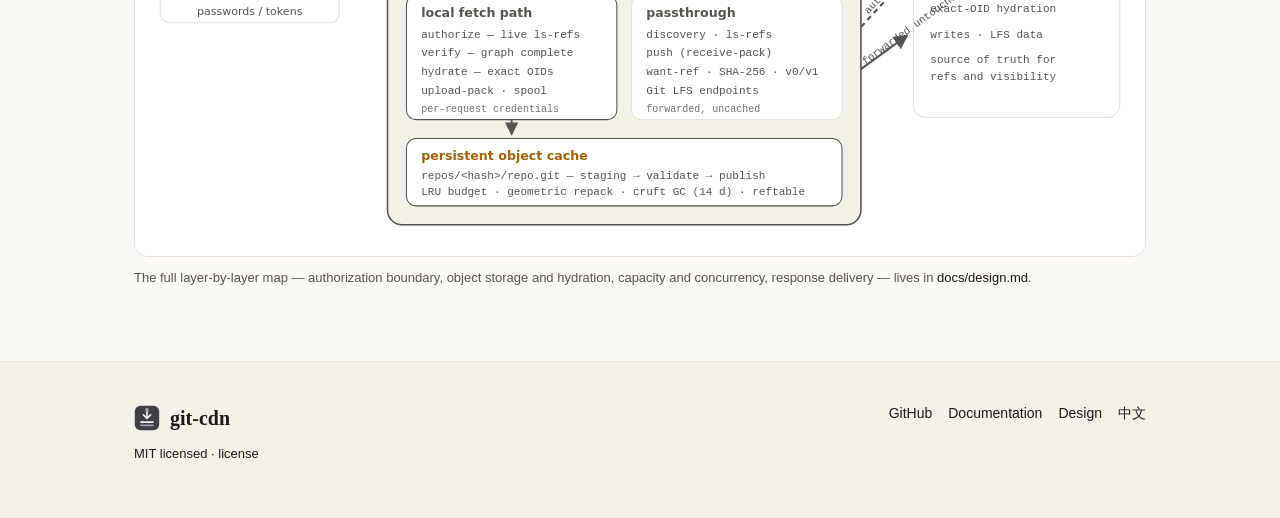
==== commit cea6655e: "site: the cache-status yellow marks the HIT value, not the header name" ====
--- a/index.html
+++ b/index.html
@@ -336,7 +336,8 @@
 <span class="c"># the first clone hydrates the cache and is served locally
 # (MISS), the next ones are HIT; every fetch response
 # carries:</span>
-<span class="h">X-GitCDN-Cache-Status:</span> <span class="m">MISS</span>  <span class="c"># then HIT</span></code></pre>
+X-GitCDN-Cache-Status: <span class="m">MISS</span>
+X-GitCDN-Cache-Status: <span class="h">HIT</span></code></pre>
       </div>
       <div>
         <h3>Existing checkouts</h3>
--- a/assets/style.css
+++ b/assets/style.css
@@ -353,7 +353,7 @@
 }
 .card .glyph {
   font-size: 18px;
-  color: var(--mark);
+  color: var(--ctl);
 }
 .card p {
   color: var(--ink-soft);
@@ -475,12 +475,14 @@
   color: var(--code-cmt);
 }
 /* the code block is dark in both schemes, so its highlights are fixed
-   light grays — not the badges' theme-aware hit/flow tokens */
+   light grays — not the badges' theme-aware hit/flow tokens. The yellow
+   marks the outcome value, never the header name: HIT is what the
+   reader scans for, MISS stays mid-gray and recedes */
 pre .h {
   color: #fde17b;
   font-weight: 600;
 }
-/* header names / HIT — the yellow */
+/* cache HIT — the yellow */
 pre .m {
   color: #a1a1aa;
 }
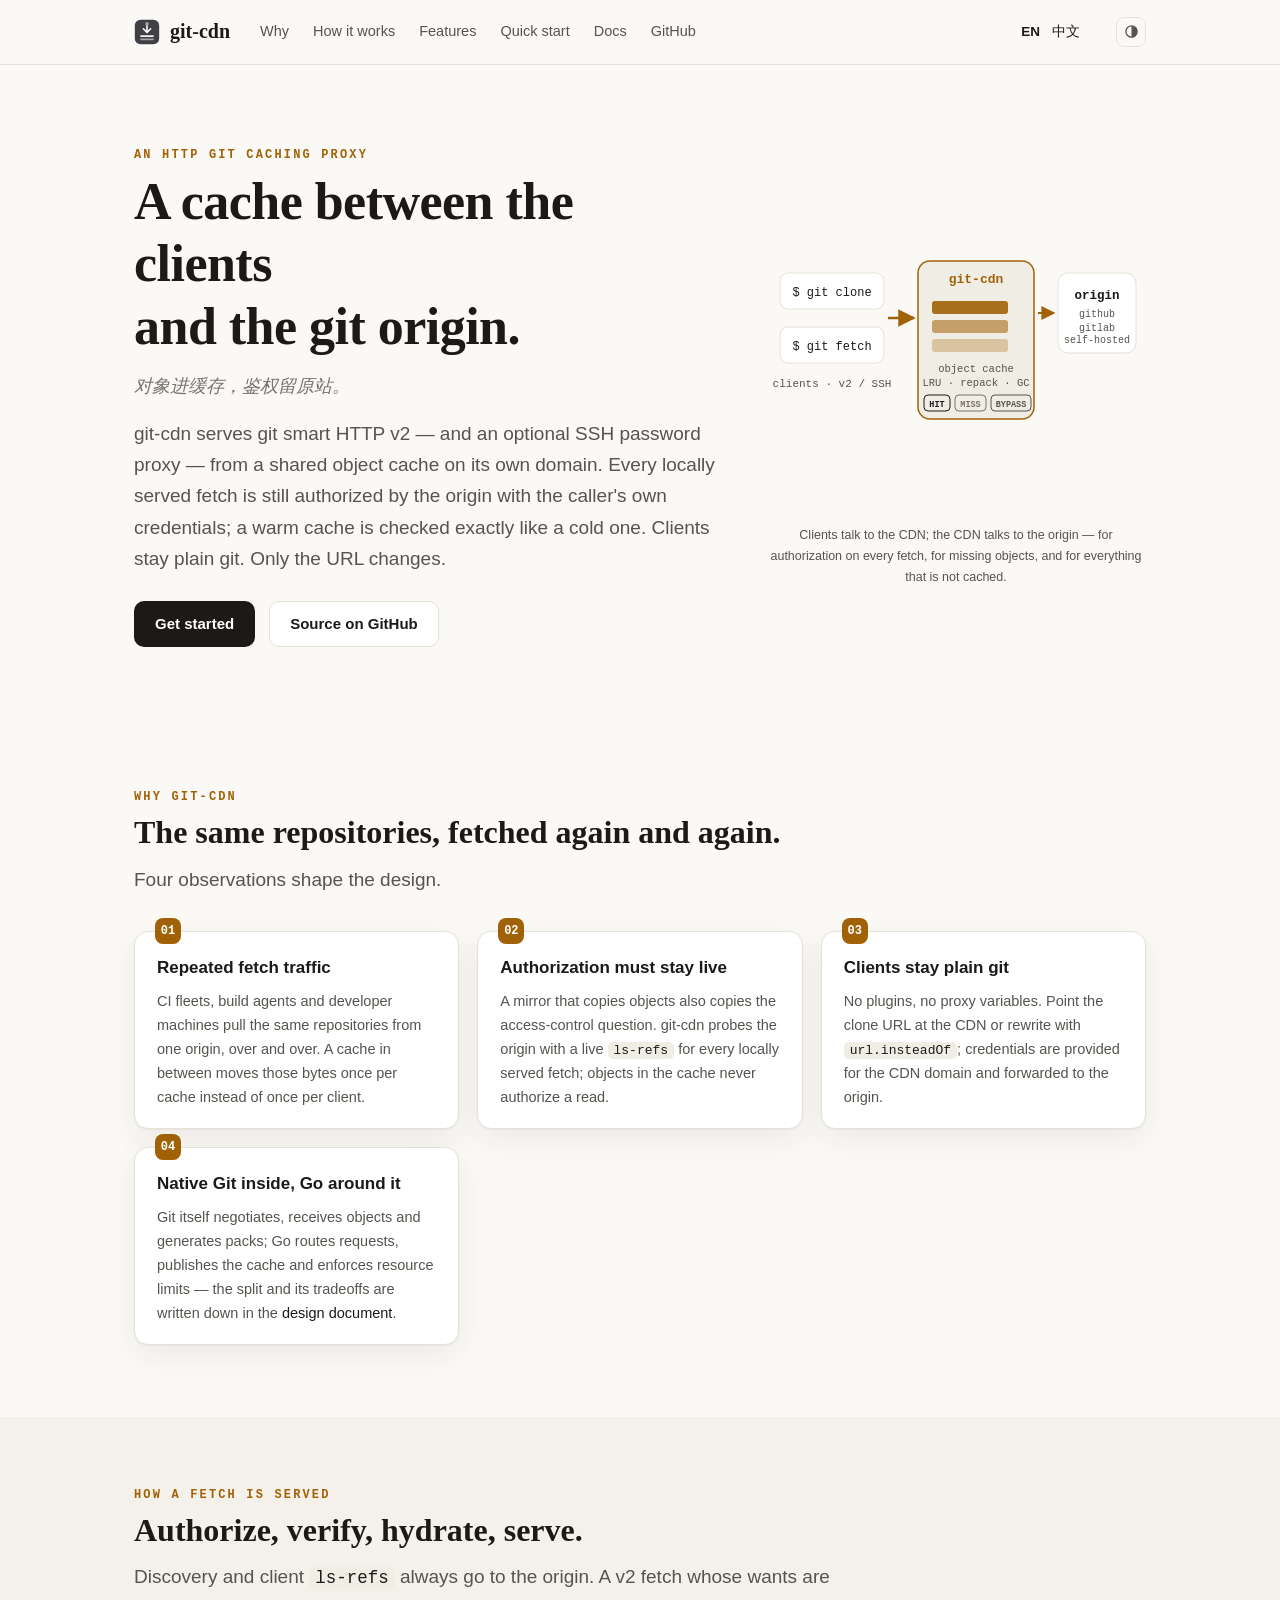
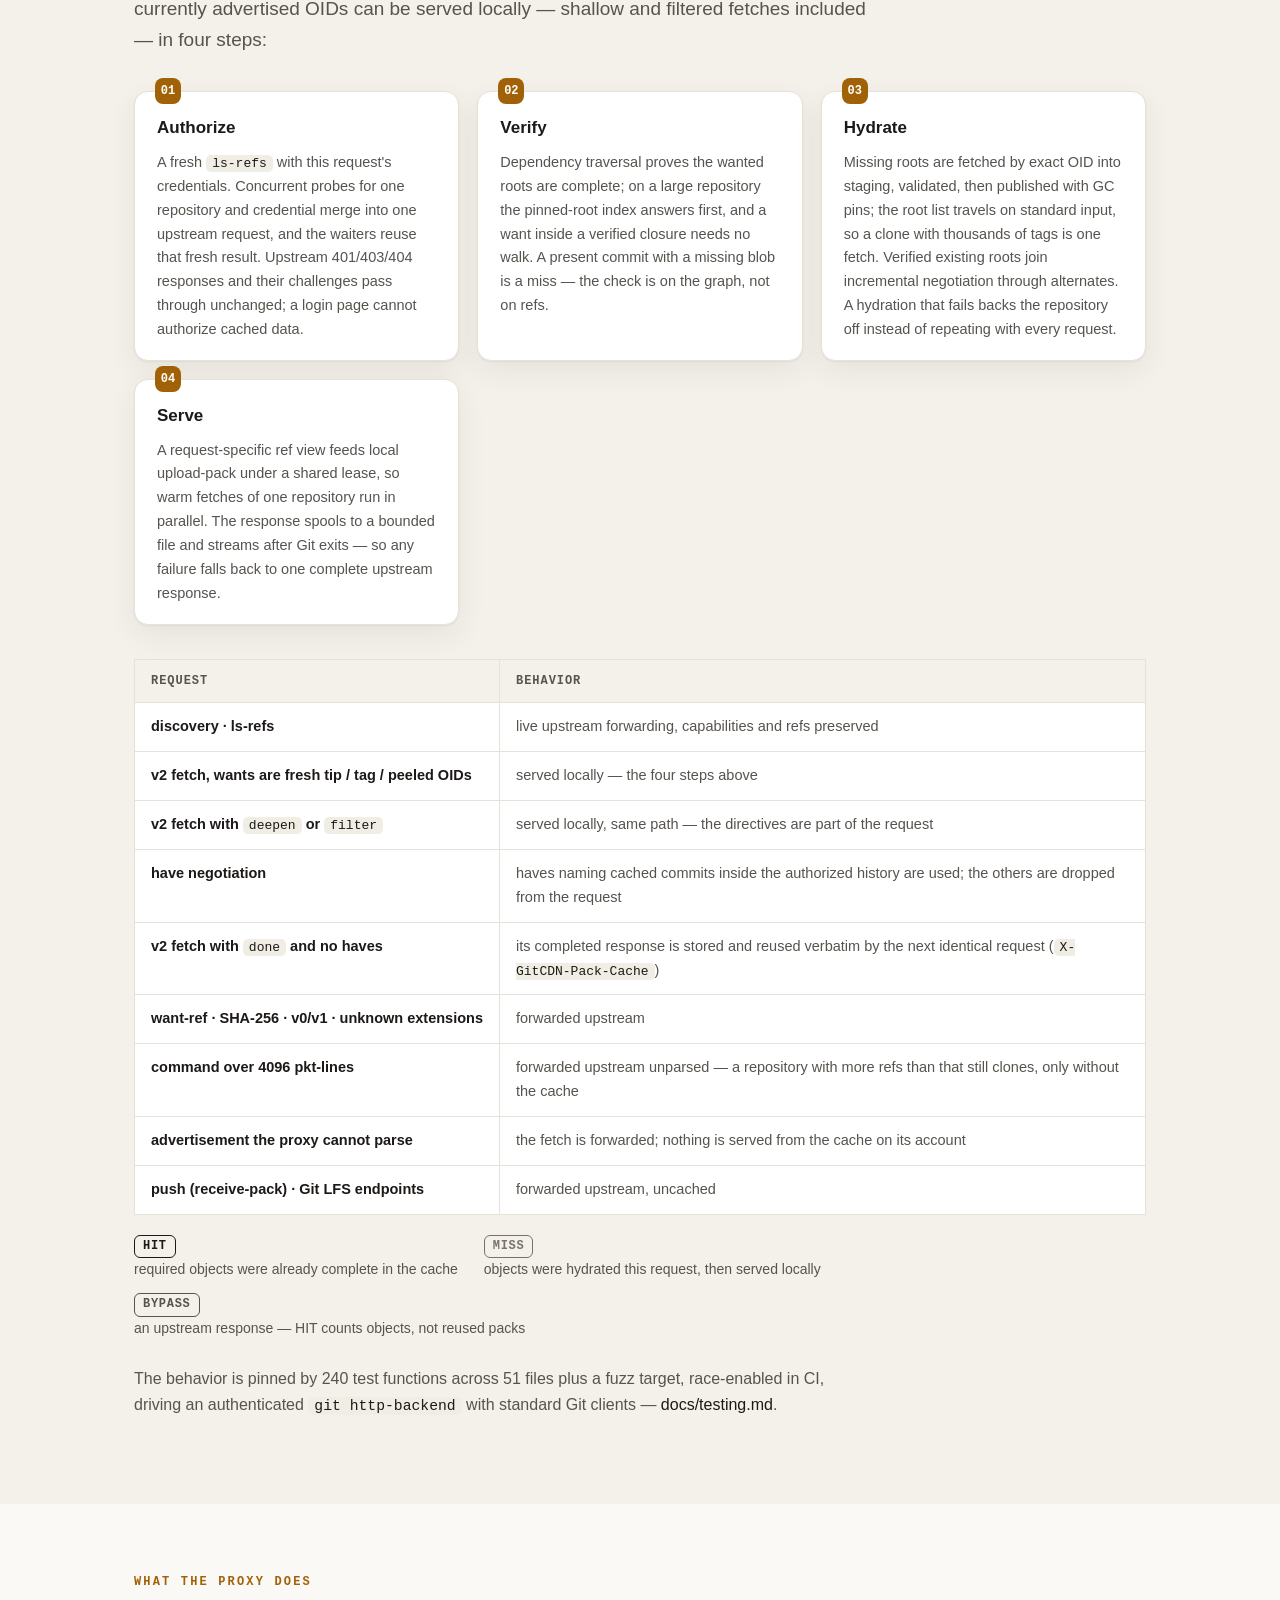
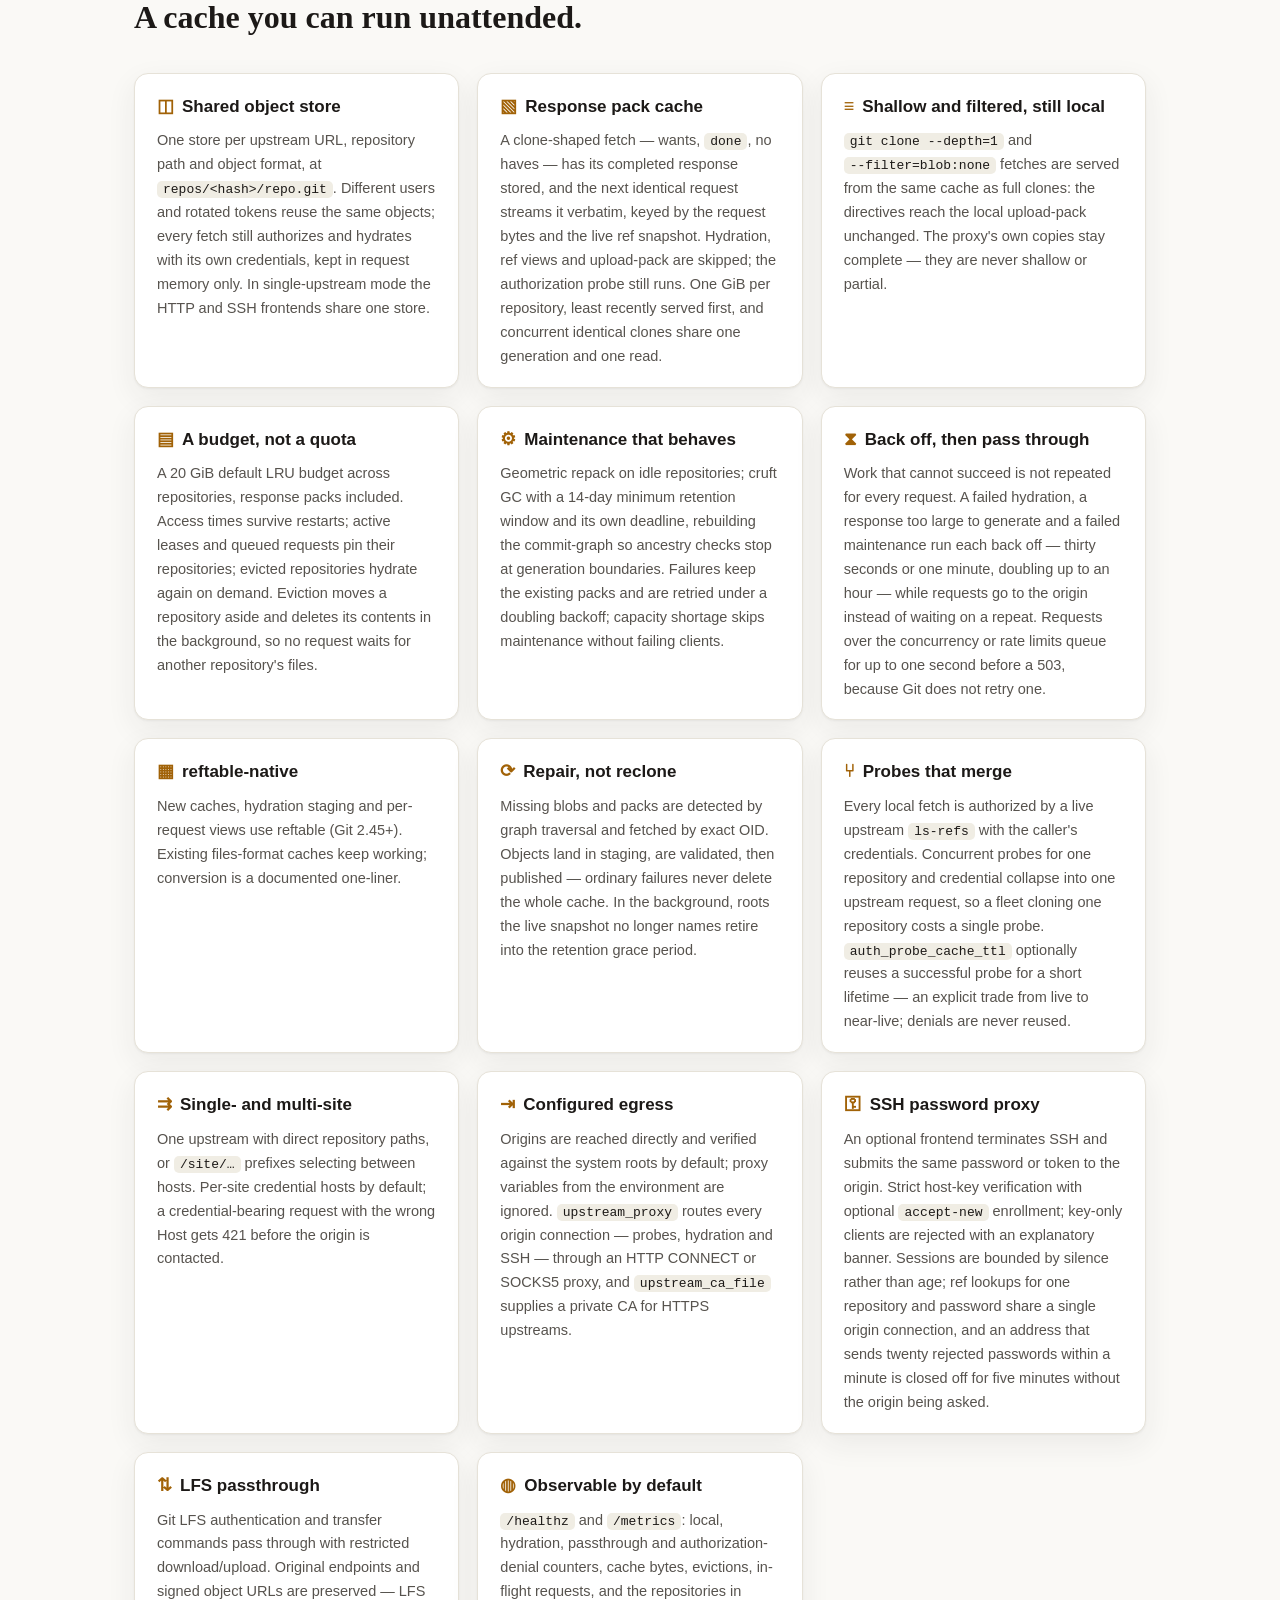
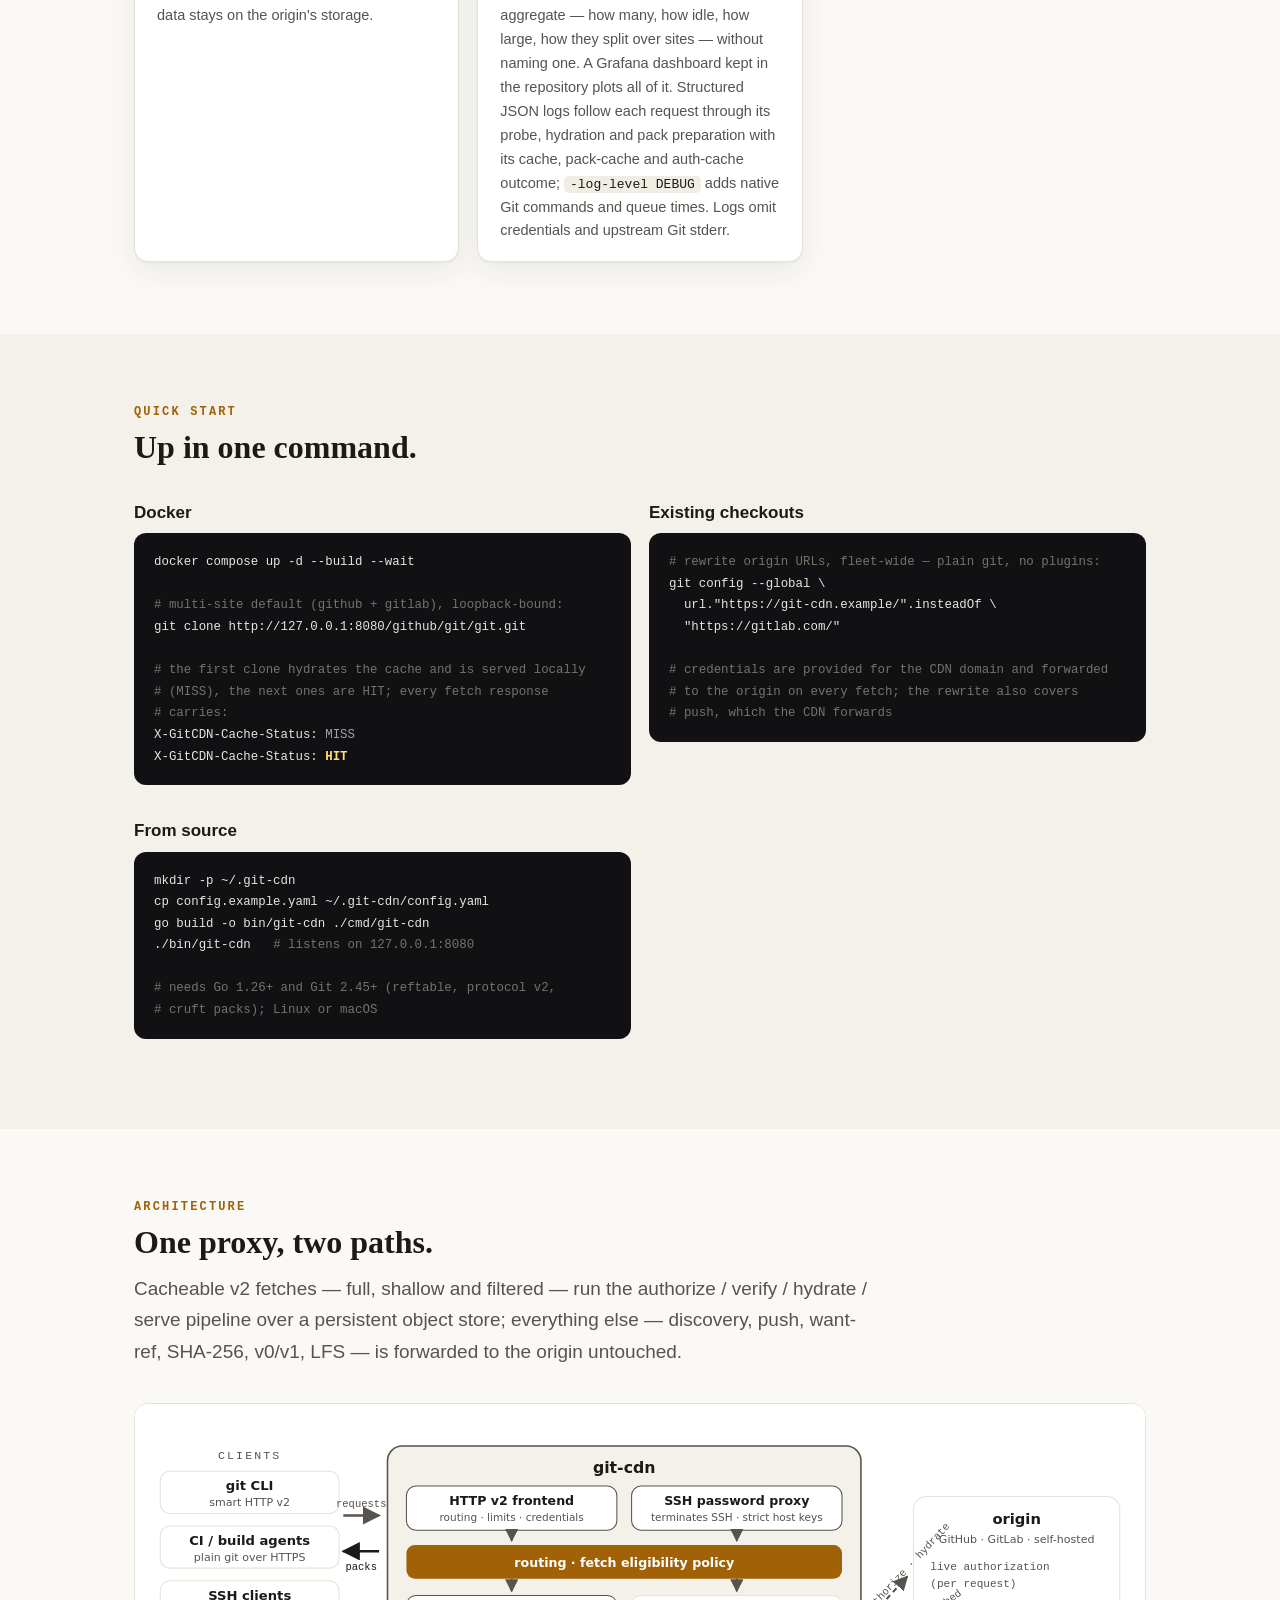
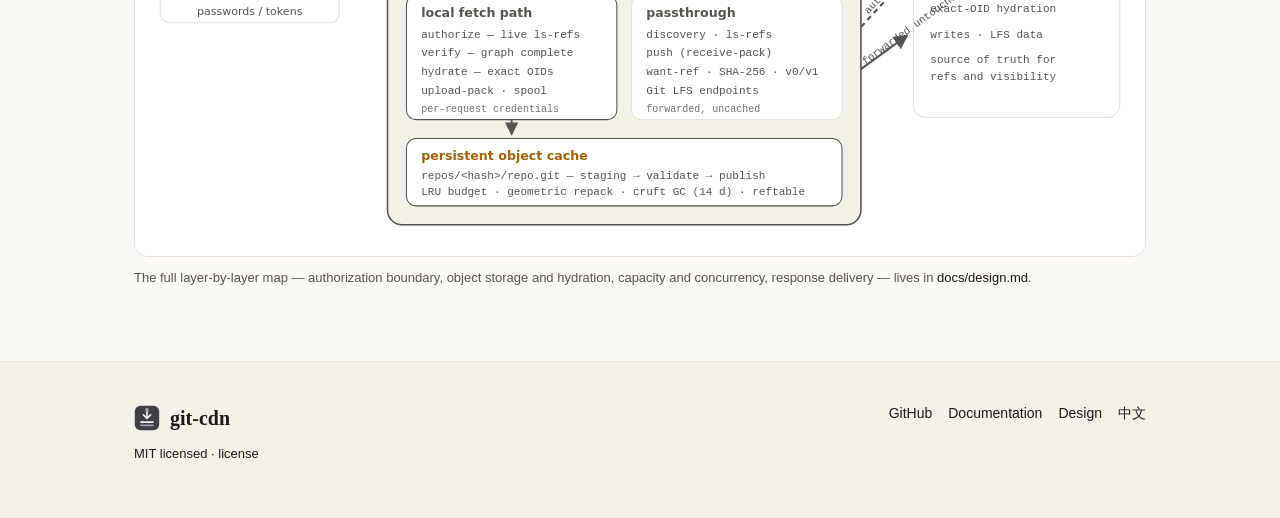
==== commit 4a4c759f: "Sync test counts with the operations-endpoint round" ====
--- a/index.html
+++ b/index.html
@@ -205,7 +205,7 @@
         an upstream response — HIT counts objects, not reused packs</div>
     </div>
     <p style="margin-top:26px;max-width:46em;color:var(--ink-soft)">
-      The behavior is pinned by 224 test functions across 47 files plus a
+      The behavior is pinned by 240 test functions across 51 files plus a
       fuzz target, race-enabled in CI, driving an authenticated
       <code>git http-backend</code> with standard Git clients —
       <a href="https://github.com/banyan-vcs/git-cdn/blob/main/docs/testing.md">docs/testing.md</a>.</p>
